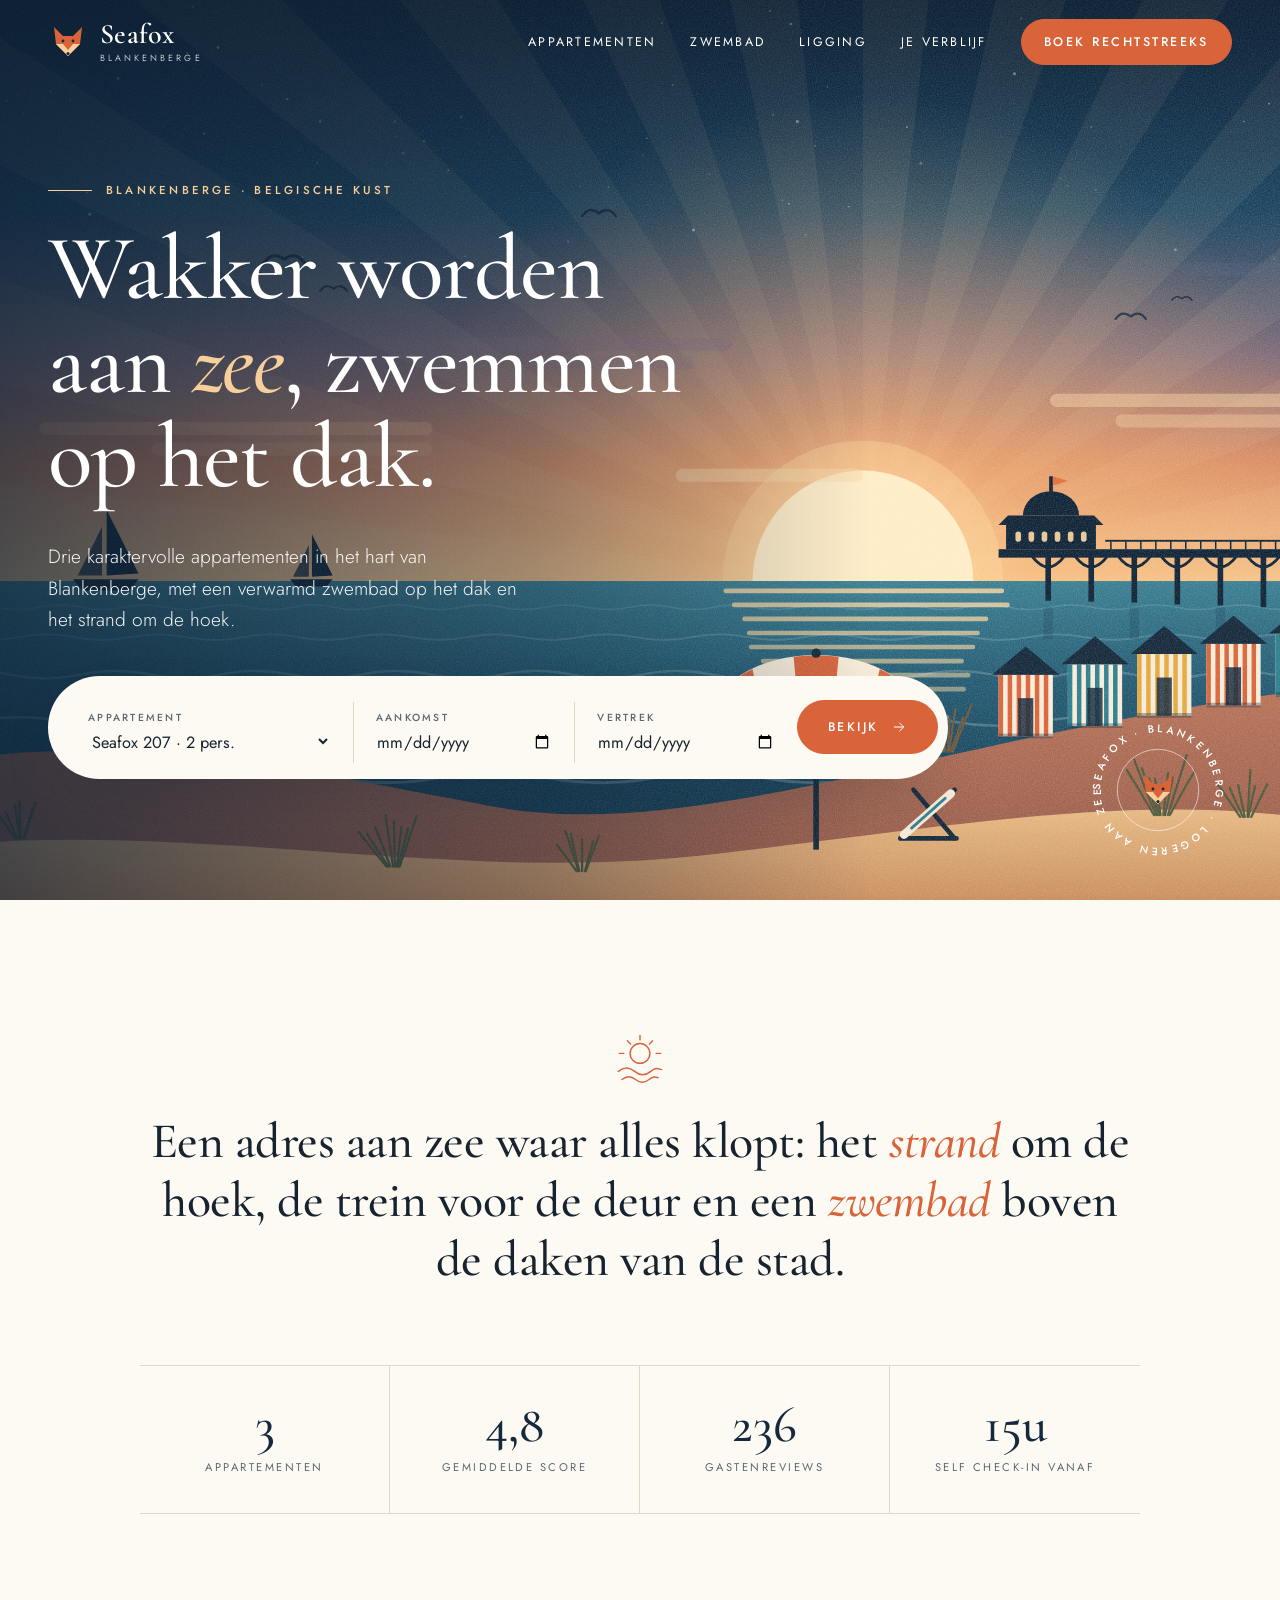
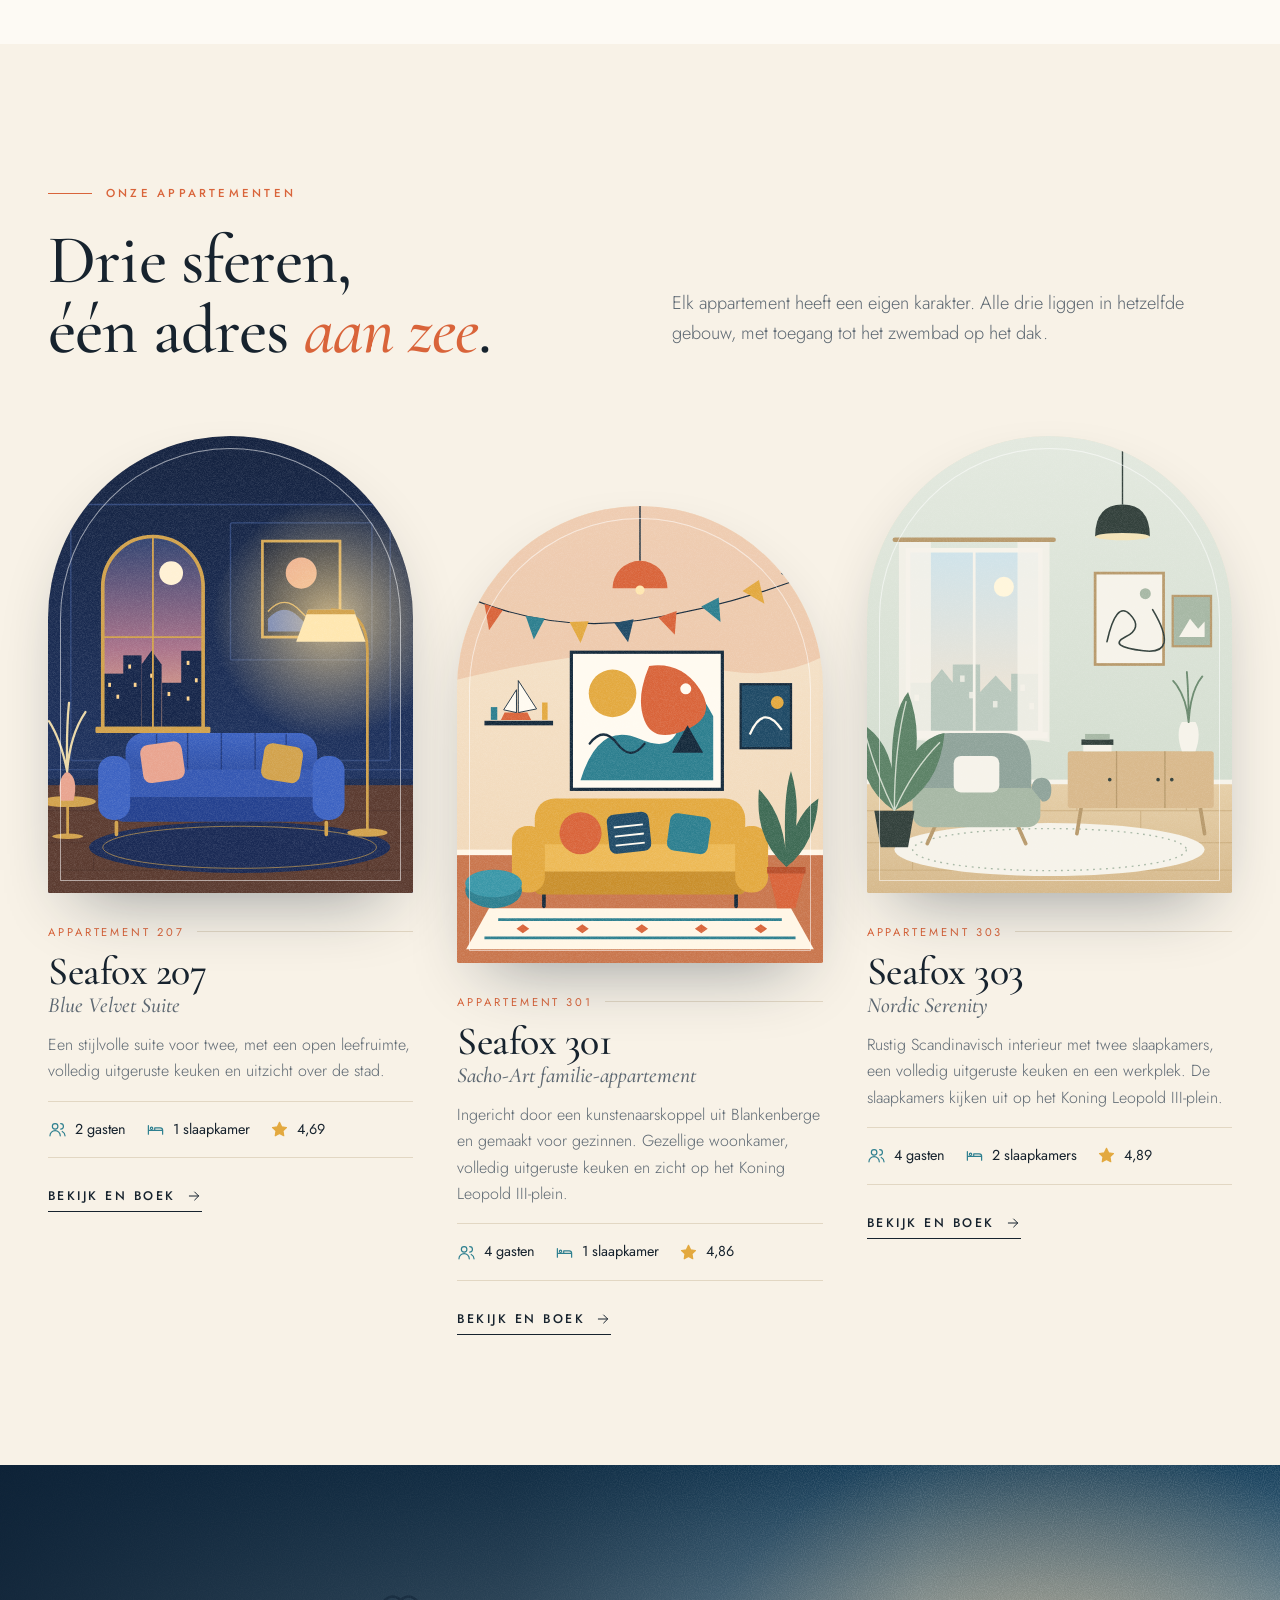
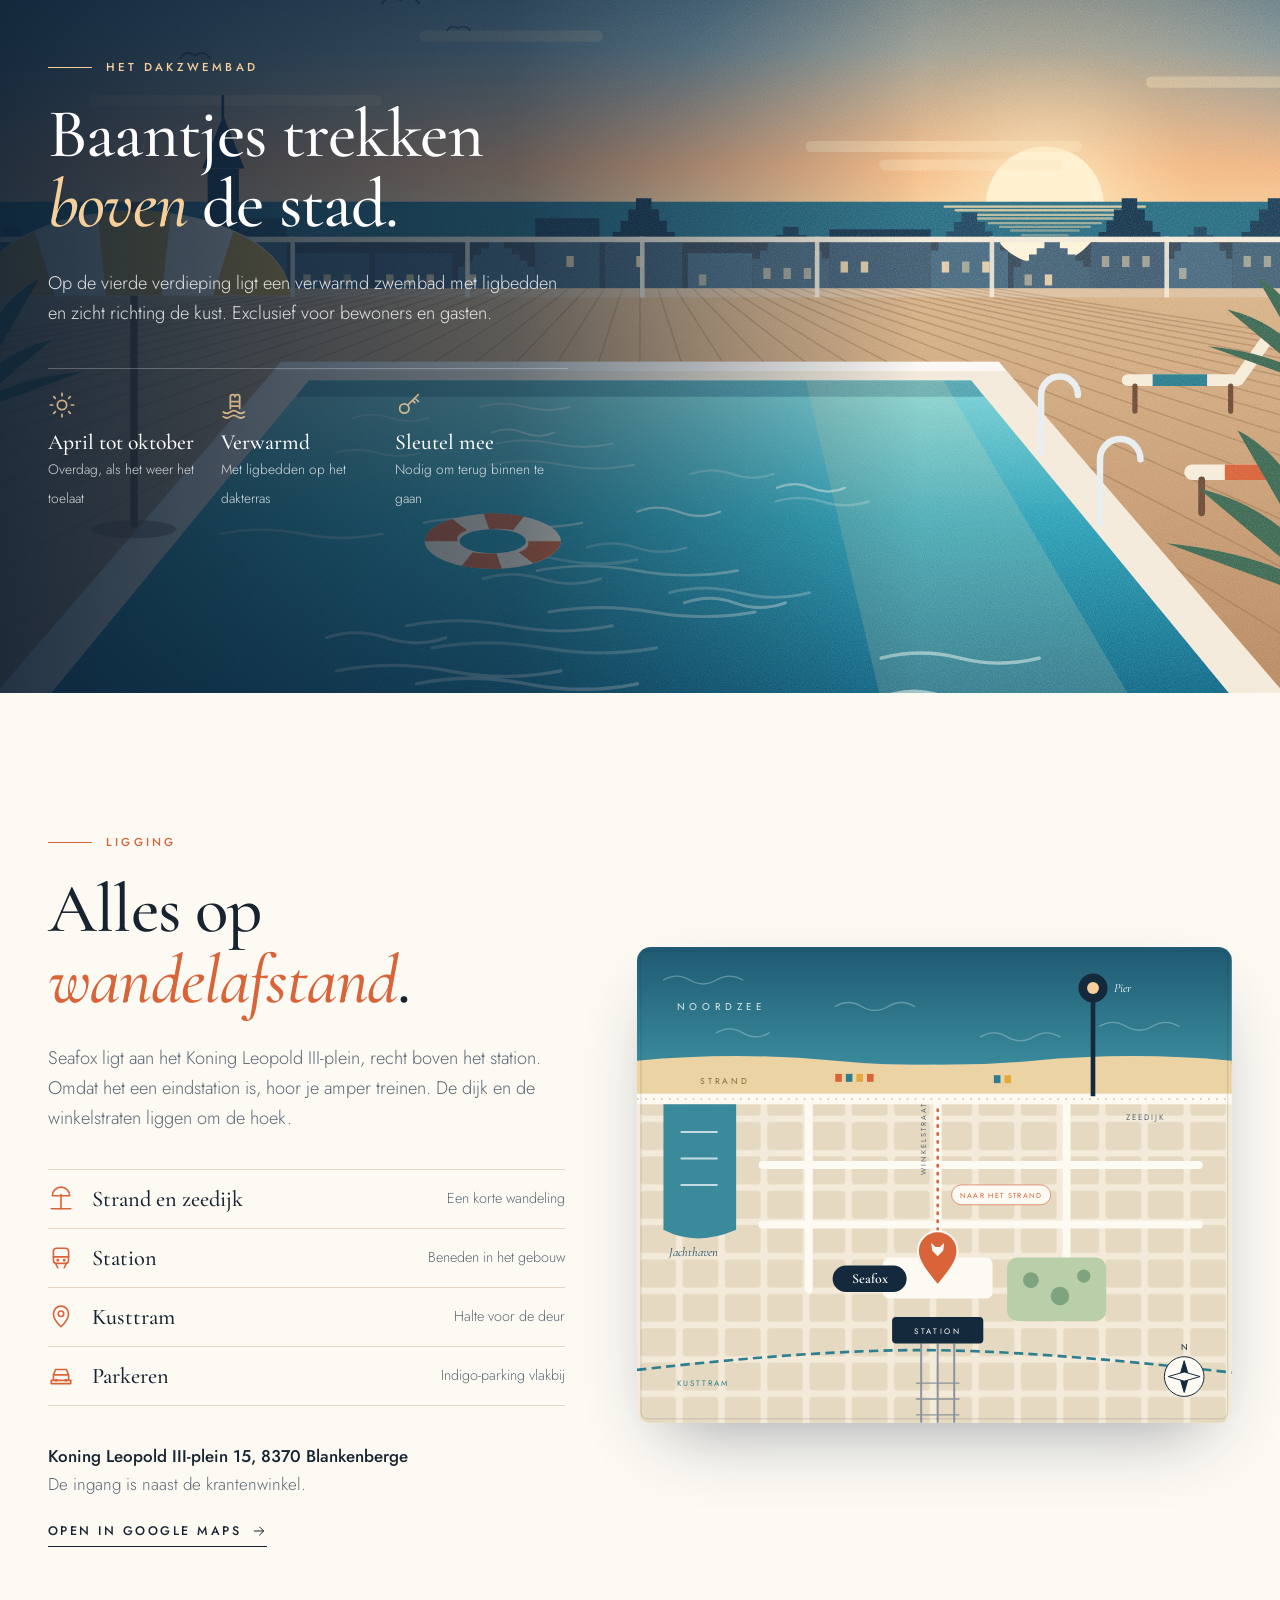
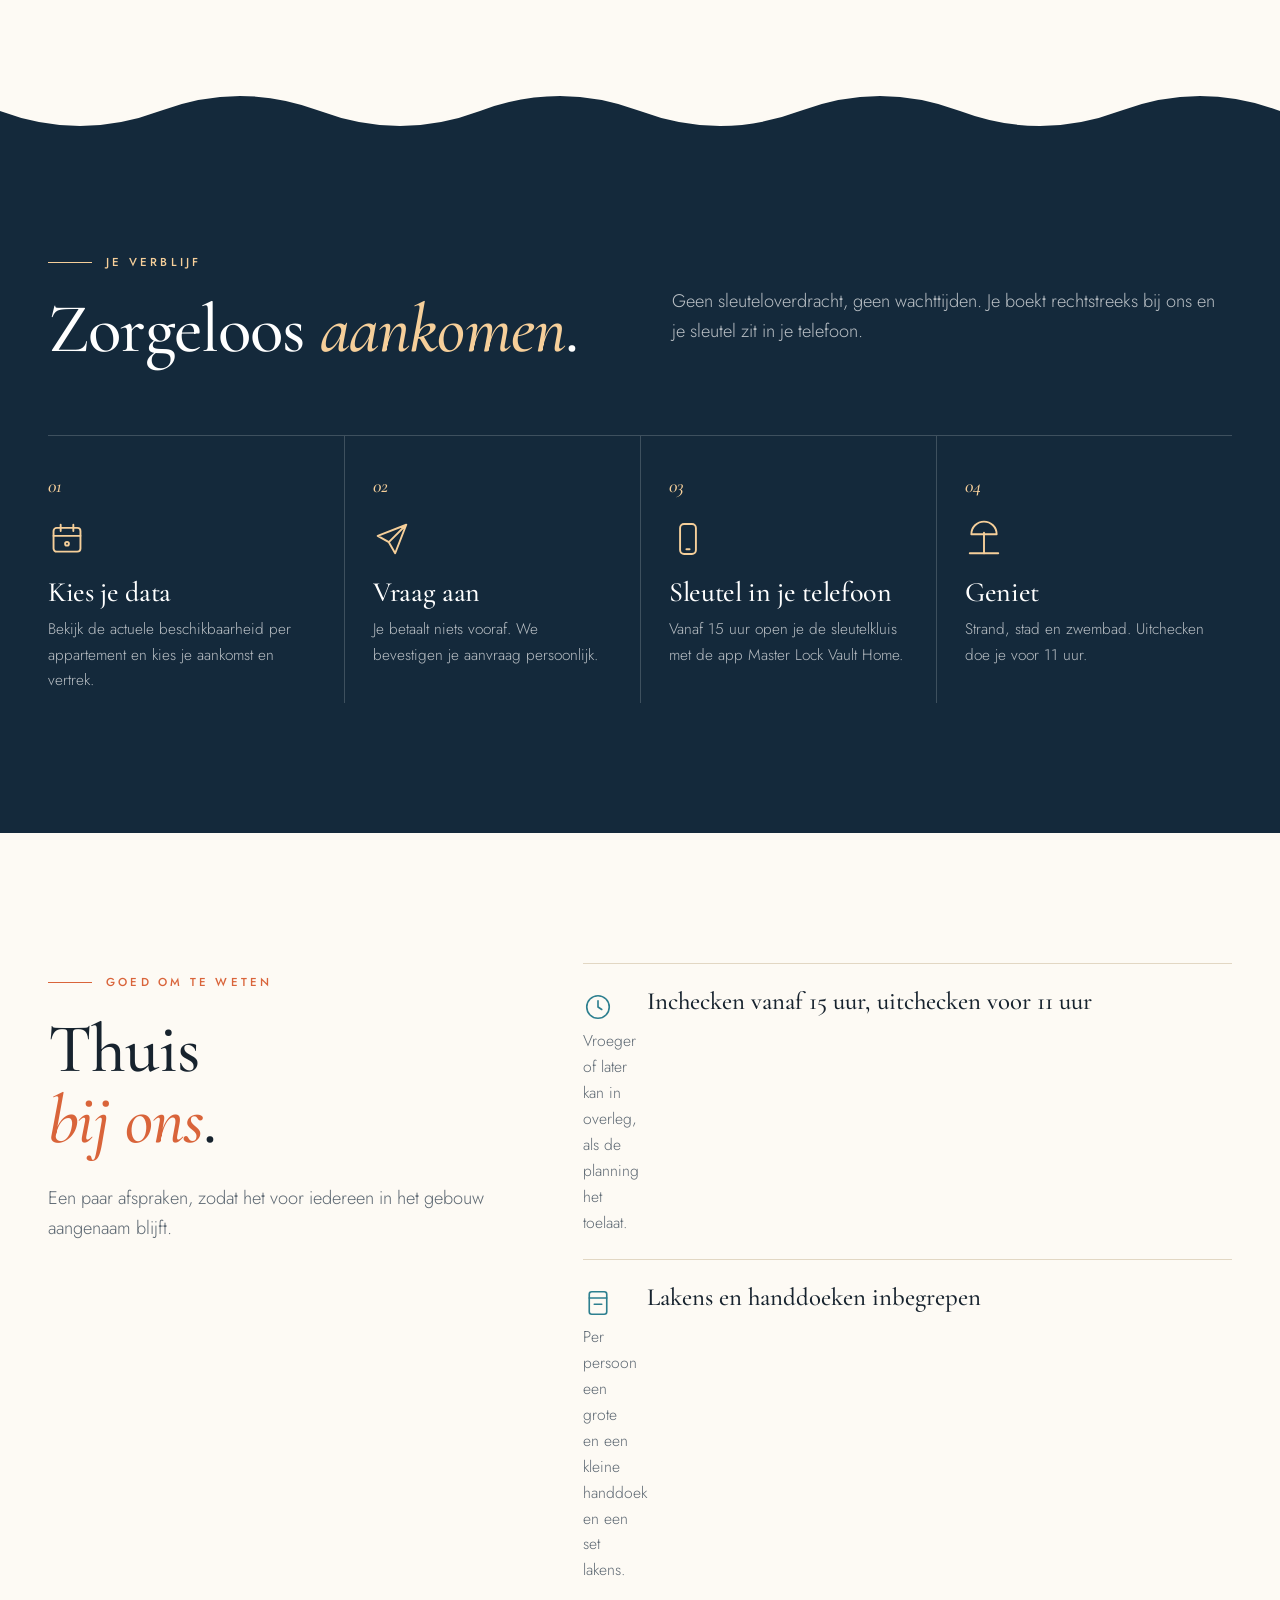
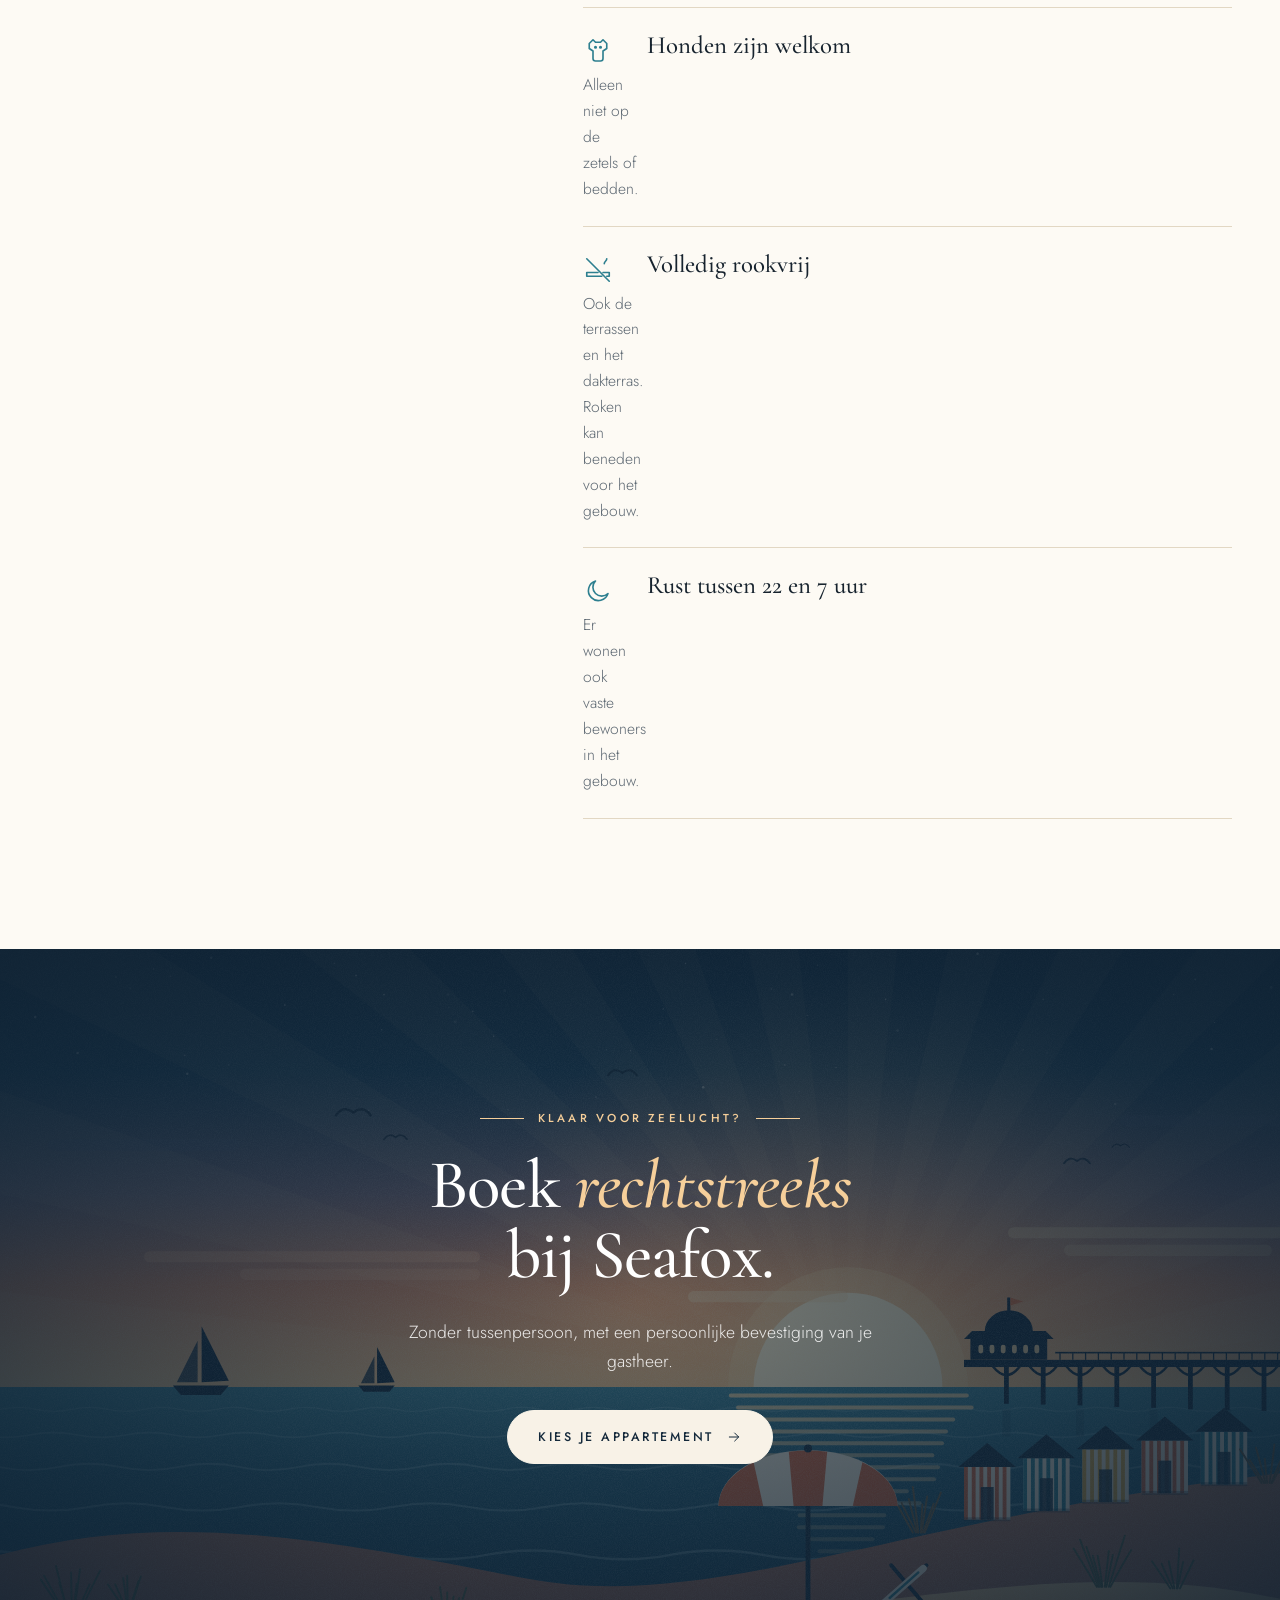
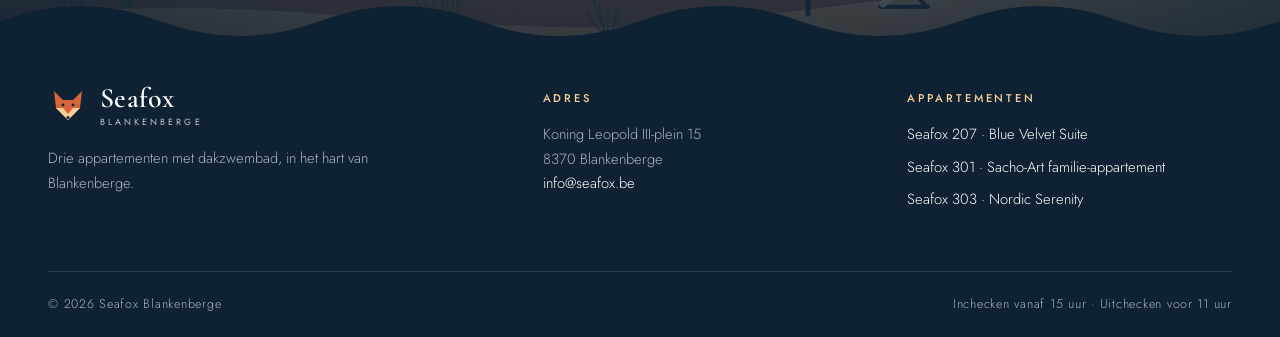
==== index.html @ 2ade752f "Eerste versie van de Seafox-website Statische site voor seafox.be met de drie appartementen, eigen i" ====
<!doctype html>
<html lang="nl">
<head>
  <meta charset="utf-8">
  <meta name="viewport" content="width=device-width, initial-scale=1">
  <title>Seafox Blankenberge | Appartementen met dakzwembad aan zee</title>
  <meta name="description" content="Drie vakantieappartementen in het centrum van Blankenberge, boven het station en vlak bij het strand, met een verwarmd zwembad op het dak.">
  <meta name="theme-color" content="#0f2233">
  <link rel="icon" href="assets/favicon.svg" type="image/svg+xml">
  <link rel="preconnect" href="https://fonts.googleapis.com">
  <link rel="preconnect" href="https://fonts.gstatic.com" crossorigin>
  <link href="https://fonts.googleapis.com/css2?family=Cormorant+Garamond:ital,wght@0,500;0,600;1,500&family=Jost:wght@300;400;500&display=swap" rel="stylesheet">
  <link rel="stylesheet" href="assets/style.css">
</head>
<body>
  <header class="site-header">
    <div class="wrap">
      <a class="logo" href="./" aria-label="Seafox Blankenberge">
        <svg viewBox="0 0 40 40" aria-hidden="true"><path d="M6 5l9 9h10l9-9-2 17-12 12L8 22z" fill="#d9643a"/><path d="M8 22h7l5 6 5-6h7L20 34z" fill="#f6cf9a"/><circle cx="15" cy="19" r="1.4" fill="#14293b"/><circle cx="25" cy="19" r="1.4" fill="#14293b"/><circle cx="20" cy="31.4" r="1.5" fill="#14293b"/></svg>
        <span><b>Seafox</b><small>Blankenberge</small></span>
      </a>
      <nav class="nav">
        <a href="#appartementen">Appartementen</a>
        <a href="#zwembad">Zwembad</a>
        <a href="#ligging">Ligging</a>
        <a href="#verblijf">Je verblijf</a>
        <a class="btn" href="#appartementen">Boek rechtstreeks</a>
      </nav>
    </div>
  </header>

  <section class="hero">
    <div class="hero-bg" role="img" aria-label="Zonsondergang aan de kust van Blankenberge, met de pier en strandcabines"></div>
    <div class="wrap">
      <span class="eyebrow">Blankenberge · Belgische kust</span>
      <h1>Wakker worden<br>aan <i>zee</i>, zwemmen<br>op het dak.</h1>
      <p>Drie karaktervolle appartementen in het hart van Blankenberge, met een verwarmd zwembad op het dak en het strand om de hoek.</p>
      <form class="finder" id="finder">
        <label>Appartement <select id="f-apt"></select></label>
        <label>Aankomst <input type="date" id="f-arr"></label>
        <label>Vertrek <input type="date" id="f-dep"></label>
        <button class="btn" type="submit">Bekijk <span data-icon="arrow"></span></button>
      </form>
    </div>
    <svg class="seal" viewBox="0 0 160 160" aria-hidden="true">
      <defs><path id="circ" d="M80 80m-62 0a62 62 0 1 1 124 0a62 62 0 1 1-124 0"/></defs>
      <g class="ring"><text><textPath href="#circ">Seafox · Blankenberge · logeren aan zee · </textPath></text></g>
      <circle cx="80" cy="80" r="44" fill="none" stroke="currentColor" stroke-width="1" opacity=".6"/>
      <g transform="translate(58 58) scale(1.1)"><path d="M6 5l9 9h10l9-9-2 17-12 12L8 22z" fill="#d9643a"/><path d="M8 22h7l5 6 5-6h7L20 34z" fill="#f6cf9a"/><circle cx="15" cy="19" r="1.4" fill="#14293b"/><circle cx="25" cy="19" r="1.4" fill="#14293b"/><circle cx="20" cy="31.4" r="1.5" fill="#14293b"/></g>
    </svg>
  </section>

  <section class="intro">
    <div class="wrap">
      <svg class="mark reveal" viewBox="0 0 60 60" fill="none" stroke="currentColor" stroke-width="1.6" stroke-linecap="round" aria-hidden="true"><circle cx="30" cy="26" r="11"/><path d="M30 6v5M12 26H7M53 26h-5M16 12l3.5 3.5M44 12l-3.5 3.5M6 46c6-5 12-5 18 0s12 5 18 0 8-3 12-2M10 55c5-4 10-4 15 0s10 4 15 0 7-3 10-2"/></svg>
      <blockquote class="reveal">Een adres aan zee waar alles klopt: het <i>strand</i> om de hoek, de trein voor de deur en een <i>zwembad</i> boven de daken van de stad.</blockquote>
      <div class="stats reveal">
        <div><b>3</b><span>Appartementen</span></div>
        <div><b>4,8</b><span>Gemiddelde score</span></div>
        <div><b>236</b><span>Gastenreviews</span></div>
        <div><b>15u</b><span>Self check-in vanaf</span></div>
      </div>
    </div>
  </section>

  <section class="stays" id="appartementen">
    <div class="wrap">
      <div class="section-head reveal">
        <div>
          <span class="eyebrow">Onze appartementen</span>
          <h2>Drie sferen,<br>één adres <i>aan zee</i>.</h2>
        </div>
        <p class="lead">Elk appartement heeft een eigen karakter. Alle drie liggen in hetzelfde gebouw, met toegang tot het zwembad op het dak.</p>
      </div>
      <div class="rooms" id="rooms"></div>
    </div>
  </section>

  <section class="pool" id="zwembad">
    <div class="pool-bg" role="img" aria-label="Het zwembad op het dak bij zonsondergang"></div>
    <div class="wrap">
      <div class="pool-card reveal">
        <span class="eyebrow">Het dakzwembad</span>
        <h2>Baantjes trekken<br><i>boven</i> de stad.</h2>
        <p class="lead">Op de vierde verdieping ligt een verwarmd zwembad met ligbedden en zicht richting de kust. Exclusief voor bewoners en gasten.</p>
        <ul>
          <li><span data-icon="sun"></span><b>April tot oktober</b><span>Overdag, als het weer het toelaat</span></li>
          <li><span data-icon="pool"></span><b>Verwarmd</b><span>Met ligbedden op het dakterras</span></li>
          <li><span data-icon="key"></span><b>Sleutel mee</b><span>Nodig om terug binnen te gaan</span></li>
        </ul>
      </div>
    </div>
  </section>

  <section id="ligging">
    <div class="wrap place">
      <div class="reveal">
        <span class="eyebrow">Ligging</span>
        <h2>Alles op<br><i>wandelafstand</i>.</h2>
        <p class="lead">Seafox ligt aan het Koning Leopold III-plein, recht boven het station. Omdat het een eindstation is, hoor je amper treinen. De dijk en de winkelstraten liggen om de hoek.</p>
        <ul class="near">
          <li><span data-icon="beach"></span><b>Strand en zeedijk</b><span>Een korte wandeling</span></li>
          <li><span data-icon="train"></span><b>Station</b><span>Beneden in het gebouw</span></li>
          <li><span data-icon="pin"></span><b>Kusttram</b><span>Halte voor de deur</span></li>
          <li><span data-icon="car"></span><b>Parkeren</b><span>Indigo-parking vlakbij</span></li>
        </ul>
        <p class="address"><b>Koning Leopold III-plein 15, 8370 Blankenberge</b><br>De ingang is naast de krantenwinkel.</p>
        <a class="link" href="https://www.google.com/maps/search/?api=1&query=Koning+Leopold+III-plein+15+8370+Blankenberge" target="_blank" rel="noopener">Open in Google Maps <span data-icon="arrow"></span></a>
      </div>

      <div class="map reveal d1">
        <svg viewBox="0 0 900 720" font-family="Jost, sans-serif" role="img" aria-label="Schematische kaart van Blankenberge met Seafox bij het station">
          <defs>
            <linearGradient id="m-sea" x1="0" y1="0" x2="0" y2="1"><stop offset="0" stop-color="#1f5a72"/><stop offset="1" stop-color="#3a8a9b"/></linearGradient>
            <pattern id="m-blocks" width="64" height="52" patternUnits="userSpaceOnUse"><rect width="64" height="52" fill="#f3ead9"/><rect x="5" y="5" width="54" height="42" rx="5" fill="#e6d9c1"/></pattern>
          </defs>
          <rect width="900" height="720" fill="url(#m-blocks)"/>
          <rect width="900" height="178" fill="url(#m-sea)"/>
          <g fill="none" stroke="#cfe9ee" stroke-width="2" opacity=".35" stroke-linecap="round"><path d="M40 50q20-12 40 0t40 0 40 0M300 90q20-12 40 0t40 0 40 0M700 120q20-12 40 0t40 0 40 0M120 130q20-12 40 0t40 0M520 136q20-12 40 0t40 0 40 0"/></g>
          <text x="60" y="96" fill="#fff" font-size="15" letter-spacing="7" opacity=".85">NOORDZEE</text>
          <path d="M0 172q150-14 300 0t300 0 300 0v52H0z" fill="#ecd3a3"/>
          <rect y="222" width="900" height="16" fill="#fdfaf4"/><path d="M0 230h900" stroke="#d9c7a6" stroke-width="2" stroke-dasharray="3 9"/>
          <text x="96" y="208" fill="#8a6a3c" font-size="13" letter-spacing="4">STRAND</text>
          <text x="740" y="262" fill="#5d6872" font-size="12" letter-spacing="3">ZEEDIJK</text>
          <g><rect x="300" y="192" width="10" height="12" fill="#d9643a"/><rect x="316" y="192" width="10" height="12" fill="#2d7f8f"/><rect x="332" y="192" width="10" height="12" fill="#e3a93f"/><rect x="348" y="192" width="10" height="12" fill="#d9643a"/><rect x="540" y="194" width="10" height="12" fill="#2d7f8f"/><rect x="556" y="194" width="10" height="12" fill="#e3a93f"/></g>
          <path d="M690 226V76" stroke="#14293b" stroke-width="7"/><circle cx="690" cy="62" r="22" fill="#14293b"/><circle cx="690" cy="62" r="9" fill="#f6cf9a"/>
          <text x="722" y="68" fill="#fff" font-size="19" font-style="italic" font-family="Cormorant Garamond, serif">Pier</text>
          <path d="M40 238h110v190q-60 26-110 0z" fill="#3a8a9b"/><g stroke="#fff" stroke-width="3" opacity=".7"><path d="M66 280h56M66 320h56M66 360h56"/></g>
          <text x="48" y="468" fill="#1f4a66" font-size="19" font-style="italic" font-family="Cormorant Garamond, serif">Jachthaven</text>
          <g stroke="#fdfaf4" stroke-width="12" fill="none" stroke-linecap="round"><path d="M455 238V470"/><path d="M190 330h660M190 420h660"/><path d="M260 238v280M650 238v280"/></g>
          <rect x="560" y="470" width="150" height="96" rx="16" fill="#b9cfa9"/><g fill="#7fa37f"><circle cx="596" cy="504" r="12"/><circle cx="640" cy="528" r="14"/><circle cx="676" cy="498" r="10"/></g>
          <path d="M0 640q260-30 430-30t470 34" fill="none" stroke="#2d7f8f" stroke-width="4" stroke-dasharray="14 8"/>
          <text x="60" y="664" fill="#2d7f8f" font-size="12" letter-spacing="3">KUSTTRAM</text>
          <rect x="372" y="470" width="166" height="62" rx="10" fill="#fdfaf4"/>
          <g stroke="#8b949c" stroke-width="3"><path d="M430 600v120M455 600v120M480 600v120"/></g><g stroke="#8b949c" stroke-width="2"><path d="M422 660h66M422 684h66M422 708h66"/></g>
          <rect x="386" y="560" width="138" height="40" rx="6" fill="#14293b"/><text x="455" y="585" fill="#fff" font-size="12" letter-spacing="4" text-anchor="middle">STATION</text>
          <path d="M455 440V246" fill="none" stroke="#d9643a" stroke-width="4" stroke-dasharray="2 10" stroke-linecap="round"/>
          <g transform="translate(476 360)"><rect width="150" height="30" rx="15" fill="#fdfaf4" stroke="#d9643a"/><text x="75" y="20" fill="#d9643a" font-size="11" letter-spacing="2" text-anchor="middle">NAAR HET STRAND</text></g>
          <text x="438" y="290" fill="#5d6872" font-size="11" letter-spacing="3" transform="rotate(-90 438 290)" text-anchor="middle">WINKELSTRAAT</text>
          <circle class="pulse" cx="455" cy="478" r="16" fill="#d9643a"/>
          <path d="M455 512c-20-24-30-38-30-52a30 30 0 0 1 60 0c0 14-10 28-30 52z" fill="#d9643a" stroke="#fdfaf4" stroke-width="3"/>
          <g transform="translate(441 444) scale(.7)"><path d="M6 5l9 9h10l9-9-2 17-12 12L8 22z" fill="#fdfaf4"/></g>
          <g transform="translate(296 482)"><rect width="112" height="40" rx="20" fill="#14293b"/><text x="56" y="27" fill="#fff" font-size="21" text-anchor="middle" font-family="Cormorant Garamond, serif" font-weight="600">Seafox</text></g>
          <g transform="translate(828 650)" fill="none" stroke="#14293b" stroke-width="1.5"><circle r="30" fill="#fdfaf4"/><path d="M0-24l7 24-7 24-7-24z" fill="#14293b"/><path d="M-24 0l24-7 24 7-24 7z" fill="#fdfaf4"/></g>
          <text x="828" y="610" fill="#14293b" font-size="13" text-anchor="middle">N</text>
          <rect x="6" y="6" width="888" height="708" rx="10" fill="none" stroke="#14293b" stroke-width="1" opacity=".25"/>
        </svg>
      </div>
    </div>
  </section>

  <section class="how" id="verblijf">
    <svg class="wave" viewBox="0 0 1440 56" preserveAspectRatio="none" aria-hidden="true"><path fill="currentColor" d="M0 56V22q90-30 180 0t180 0 180 0 180 0 180 0 180 0 180 0 180 0v34z"/></svg>
    <div class="wrap">
      <div class="section-head reveal">
        <div>
          <span class="eyebrow">Je verblijf</span>
          <h2>Zorgeloos <i>aankomen</i>.</h2>
        </div>
        <p class="lead">Geen sleuteloverdracht, geen wachttijden. Je boekt rechtstreeks bij ons en je sleutel zit in je telefoon.</p>
      </div>
      <div class="steps">
        <div class="step reveal"><span data-icon="calendar"></span><h3>Kies je data</h3><p>Bekijk de actuele beschikbaarheid per appartement en kies je aankomst en vertrek.</p></div>
        <div class="step reveal d1"><span data-icon="send"></span><h3>Vraag aan</h3><p>Je betaalt niets vooraf. We bevestigen je aanvraag persoonlijk.</p></div>
        <div class="step reveal d2"><span data-icon="phone"></span><h3>Sleutel in je telefoon</h3><p>Vanaf 15 uur open je de sleutelkluis met de app Master Lock Vault Home.</p></div>
        <div class="step reveal d3"><span data-icon="beach"></span><h3>Geniet</h3><p>Strand, stad en zwembad. Uitchecken doe je voor 11 uur.</p></div>
      </div>
    </div>
  </section>

  <section>
    <div class="wrap rules">
      <div class="reveal">
        <span class="eyebrow">Goed om te weten</span>
        <h2>Thuis<br><i>bij ons</i>.</h2>
        <p class="lead">Een paar afspraken, zodat het voor iedereen in het gebouw aangenaam blijft.</p>
      </div>
      <ul class="rule-list reveal d1">
        <li><span data-icon="clock"></span><b>Inchecken vanaf 15 uur, uitchecken voor 11 uur</b><span>Vroeger of later kan in overleg, als de planning het toelaat.</span></li>
        <li><span data-icon="towel"></span><b>Lakens en handdoeken inbegrepen</b><span>Per persoon een grote en een kleine handdoek en een set lakens.</span></li>
        <li><span data-icon="dog"></span><b>Honden zijn welkom</b><span>Alleen niet op de zetels of bedden.</span></li>
        <li><span data-icon="nosmoke"></span><b>Volledig rookvrij</b><span>Ook de terrassen en het dakterras. Roken kan beneden voor het gebouw.</span></li>
        <li><span data-icon="moon"></span><b>Rust tussen 22 en 7 uur</b><span>Er wonen ook vaste bewoners in het gebouw.</span></li>
      </ul>
    </div>
  </section>

  <section class="cta">
    <div class="cta-bg"></div>
    <div class="wrap reveal">
      <span class="eyebrow center">Klaar voor zeelucht?</span>
      <h2>Boek <i>rechtstreeks</i><br>bij Seafox.</h2>
      <p>Zonder tussenpersoon, met een persoonlijke bevestiging van je gastheer.</p>
      <a class="btn light" href="#appartementen">Kies je appartement <span data-icon="arrow"></span></a>
    </div>
  </section>

  <footer class="site-footer">
    <svg class="wave" viewBox="0 0 1440 56" preserveAspectRatio="none" aria-hidden="true"><path fill="currentColor" d="M0 56V22q90-30 180 0t180 0 180 0 180 0 180 0 180 0 180 0 180 0v34z"/></svg>
    <div class="wrap">
      <div class="foot">
        <div>
          <a class="logo" href="./"><svg viewBox="0 0 40 40" aria-hidden="true"><path d="M6 5l9 9h10l9-9-2 17-12 12L8 22z" fill="#d9643a"/><path d="M8 22h7l5 6 5-6h7L20 34z" fill="#f6cf9a"/><circle cx="15" cy="19" r="1.4" fill="#14293b"/><circle cx="25" cy="19" r="1.4" fill="#14293b"/><circle cx="20" cy="31.4" r="1.5" fill="#14293b"/></svg><span><b>Seafox</b><small>Blankenberge</small></span></a>
          <p style="max-width:320px">Drie appartementen met dakzwembad, in het hart van Blankenberge.</p>
        </div>
        <div>
          <h4>Adres</h4>
          Koning Leopold III-plein 15<br>8370 Blankenberge<br><a href="mailto:info@seafox.be">info@seafox.be</a>
        </div>
        <div>
          <h4>Appartementen</h4>
          <ul id="foot-apts"></ul>
        </div>
      </div>
      <div class="legal"><span>© <span id="year"></span> Seafox Blankenberge</span><span>Inchecken vanaf 15 uur · Uitchecken voor 11 uur</span></div>
    </div>
  </footer>

  <script type="module">
    import { icon, cover, initHeader, initReveal } from "./assets/site.js";
    const apartments = await fetch("data/apartments.json").then((r) => r.json());

    document.getElementById("rooms").innerHTML = apartments.map((a, i) => `
      <a class="room reveal d${i}" href="appartement.html?id=${a.id}">
        <div class="arch">${cover(a)}</div>
        <div class="no">Appartement ${a.id}</div>
        <h3>${a.name}</h3>
        <div class="sub">${a.subtitle}</div>
        <p>${a.summary}</p>
        <ul class="specs">
          <li>${icon("users")} ${a.guests} gasten</li>
          <li>${icon("bed")} ${a.bedrooms} slaapkamer${a.bedrooms > 1 ? "s" : ""}</li>
          <li>${icon("star", "star")} ${a.rating.split(" uit")[0]}</li>
        </ul>
        <span class="link">Bekijk en boek ${icon("arrow")}</span>
      </a>`).join("");

    document.getElementById("foot-apts").innerHTML = apartments.map((a) => `<li><a href="appartement.html?id=${a.id}">${a.name} · ${a.subtitle}</a></li>`).join("");
    document.getElementById("year").textContent = new Date().getFullYear();

    // Zoekbalk: stuurt door naar het gekozen appartement met de datums al ingevuld.
    const sel = document.getElementById("f-apt");
    sel.innerHTML = apartments.map((a) => `<option value="${a.id}">${a.name} · ${a.guests} pers.</option>`).join("");
    const today = new Date().toISOString().slice(0, 10);
    document.getElementById("f-arr").min = today;
    document.getElementById("f-dep").min = today;
    document.getElementById("finder").addEventListener("submit", (e) => {
      e.preventDefault();
      const q = new URLSearchParams({ id: sel.value });
      const arr = document.getElementById("f-arr").value, dep = document.getElementById("f-dep").value;
      if (arr) q.set("arr", arr);
      if (dep) q.set("dep", dep);
      location.href = `appartement.html?${q}#boeken`;
    });

    initHeader();
    initReveal();
  </script>
</body>
</html>
---- assets/style.css ----
/* Seafox Blankenberge — huisstijl
   Kleuren: nachtblauw, zeegroen, terracotta, zand en crème.
   Letters: Cormorant Garamond (titels) en Jost (tekst). */
:root {
  --night: #0f2233;
  --navy: #14293b;
  --sea: #1f4a66;
  --teal: #2d7f8f;
  --terra: #d9643a;
  --gold: #e3a93f;
  --sand: #efe4d0;
  --cream: #f8f2e7;
  --paper: #fdfaf4;
  --ink: #17232e;
  --muted: #5d6872;
  --line: #e2d7c3;
  --busy-ink: #a14a38;
  --max: 1240px;
  --shadow: 0 30px 70px -30px rgba(15, 34, 51, .45);
  --serif: "Cormorant Garamond", "Cormorant", Georgia, serif;
  --sans: "Jost", system-ui, -apple-system, "Segoe UI", sans-serif;
  font-family: var(--sans);
  color: var(--ink);
}

* { box-sizing: border-box; }
html { scroll-behavior: smooth; }
body { margin: 0; background: var(--paper); line-height: 1.65; font-size: 17px; -webkit-font-smoothing: antialiased; }
img, svg { max-width: 100%; display: block; }
a { color: var(--sea); }
h1, h2, h3 { font-family: var(--serif); font-weight: 500; line-height: 1.02; margin: 0 0 .4em; letter-spacing: -.012em; }
h1 { font-size: clamp(3rem, 7.2vw, 6.2rem); }
h2 { font-size: clamp(2.5rem, 5.4vw, 4.4rem); }
h3 { font-size: 1.7rem; }
h1 i, h2 i { font-style: italic; font-weight: 500; color: var(--terra); }
p { margin: 0 0 1em; }
.wrap { max-width: var(--max); margin: 0 auto; padding: 0 28px; }
.eyebrow { display: inline-flex; align-items: center; gap: 14px; text-transform: uppercase; letter-spacing: .28em; font-size: .72rem; font-weight: 500; color: var(--terra); margin-bottom: 22px; }
.eyebrow::before { content: ""; width: 44px; height: 1px; background: currentColor; }
.eyebrow.center::after { content: ""; width: 44px; height: 1px; background: currentColor; }
.lead { color: var(--muted); font-size: 1.14rem; max-width: 560px; font-weight: 300; }
.ico { width: 22px; height: 22px; flex: none; }

/* ---------- Knoppen ---------- */
.btn { display: inline-flex; align-items: center; justify-content: center; gap: 12px; background: var(--terra); color: #fff !important; padding: 17px 30px; border-radius: 999px; text-decoration: none; font: 500 .78rem var(--sans); text-transform: uppercase; letter-spacing: .2em; border: 1px solid var(--terra); cursor: pointer; transition: background .25s, color .25s, transform .25s, border-color .25s; }
.btn:hover { background: #c4552e; border-color: #c4552e; transform: translateY(-2px); }
.btn .ico { width: 16px; height: 16px; transition: transform .25s; }
.btn:hover .ico { transform: translateX(4px); }
.btn.ghost { background: transparent; color: inherit !important; border-color: currentColor; }
.btn.ghost:hover { background: var(--navy); color: #fff !important; border-color: var(--navy); }
.btn.light { background: var(--cream); color: var(--navy) !important; border-color: var(--cream); }
.link { display: inline-flex; align-items: center; gap: 10px; font: 500 .78rem var(--sans); text-transform: uppercase; letter-spacing: .2em; text-decoration: none; color: var(--ink); padding-bottom: 6px; border-bottom: 1px solid var(--ink); }
.link .ico { width: 16px; height: 16px; transition: transform .25s; }
a:hover > .link .ico, .link:hover .ico { transform: translateX(5px); }

/* ---------- Kop ---------- */
.site-header { position: fixed; inset: 0 0 auto; z-index: 50; transition: background .35s, box-shadow .35s, color .35s; color: #fff; }
.site-header.solid { background: rgba(253, 250, 244, .94); backdrop-filter: blur(14px); color: var(--ink); box-shadow: 0 1px 0 var(--line); }
.site-header.on-light { color: var(--ink); }
.site-header .wrap { display: flex; align-items: center; justify-content: space-between; height: 84px; gap: 16px; }
.logo { display: flex; align-items: center; gap: 12px; color: inherit; text-decoration: none; }
.logo svg { width: 40px; height: 40px; }
.logo b { font: 600 1.75rem/1 var(--serif); letter-spacing: .01em; display: block; }
.logo small { display: block; font: 400 .56rem var(--sans); letter-spacing: .34em; text-transform: uppercase; opacity: .75; margin-top: 3px; }
.nav { display: flex; align-items: center; gap: 34px; font-size: .78rem; font-weight: 400; text-transform: uppercase; letter-spacing: .18em; }
.nav a:not(.btn) { text-decoration: none; color: inherit; position: relative; padding: 6px 0; }
.nav a:not(.btn)::after { content: ""; position: absolute; left: 0; right: 100%; bottom: 0; height: 1px; background: currentColor; transition: right .3s; }
.nav a:not(.btn):hover::after { right: 0; }
.nav .btn { padding: 13px 22px; }
@media (max-width: 860px) { .nav a:not(.btn) { display: none; } .logo small { display: none; } }

/* ---------- Openingsbeeld ---------- */
.hero { position: relative; min-height: 100svh; display: flex; align-items: center; color: #fff; overflow: hidden; background: var(--night); padding: 0; }
.hero-bg { position: absolute; inset: -2%; background-image: url("photos/algemeen/hero.jpg"), url("illustrations/kust.svg"); background-size: cover; background-position: 62% center; will-change: transform; animation: drift 26s ease-in-out infinite alternate; }
@keyframes drift { from { transform: scale(1); } to { transform: scale(1.06) translateY(-1%); } }
.hero::before { content: ""; position: absolute; inset: 0; z-index: 1; background: linear-gradient(90deg, rgba(12,31,51,.72) 0%, rgba(12,31,51,.35) 42%, rgba(12,31,51,0) 68%), linear-gradient(180deg, rgba(12,31,51,.35) 0%, rgba(12,31,51,0) 22%); }
.hero .wrap { position: relative; z-index: 2; width: 100%; padding-top: 120px; padding-bottom: 70px; }
.hero .eyebrow { color: #f6cf9a; }
.hero h1 { max-width: 820px; }
.hero h1 i { color: #f6cf9a; }
.hero p { font-size: 1.2rem; max-width: 470px; font-weight: 300; opacity: .95; margin-bottom: 40px; }
.hero-actions { display: flex; gap: 14px; flex-wrap: wrap; }

.finder { background: var(--paper); color: var(--ink); border-radius: 999px; padding: 10px 10px 10px 18px; display: grid; grid-template-columns: 1.3fr 1fr 1fr auto; align-items: center; box-shadow: var(--shadow); max-width: 900px; }
.finder label { display: flex; flex-direction: column; padding: 8px 22px; font-size: .64rem; font-weight: 500; text-transform: uppercase; letter-spacing: .22em; color: var(--muted); cursor: pointer; min-width: 0; border-right: 1px solid var(--line); }
.finder label:nth-of-type(3) { border-right: 0; }
.finder select, .finder input { border: 0; background: transparent; font: 400 1.02rem var(--sans); color: var(--ink); text-transform: none; letter-spacing: 0; padding: 3px 0 0; outline: none; min-width: 0; width: 100%; }
@media (max-width: 860px) {
  .hero { align-items: flex-end; }
  .hero .wrap { padding-bottom: 28px; }
  .finder { grid-template-columns: 1fr 1fr; border-radius: 26px; padding: 12px; gap: 4px; }
  .finder label { border-right: 0; padding: 10px 14px; }
  .finder label:first-child, .finder .btn { grid-column: 1 / -1; }
}

/* Draaiend zegel */
.seal { position: absolute; z-index: 3; right: max(28px, calc((100vw - var(--max)) / 2 + 28px)); bottom: 36px; width: 148px; height: 148px; color: #fff; }
.seal .ring { animation: spin 28s linear infinite; transform-origin: 50% 50%; }
@keyframes spin { to { transform: rotate(360deg); } }
.seal text { font: 500 11.5px var(--sans); letter-spacing: .32em; fill: currentColor; text-transform: uppercase; }
@media (max-width: 1100px) { .seal { display: none; } }

/* ---------- Golfrand ---------- */
.wave { display: block; width: 100%; height: 56px; margin-bottom: -1px; }

/* ---------- Intro ---------- */
section { padding: 130px 0; }
@media (max-width: 760px) { section { padding: 84px 0; } }
.intro { text-align: center; }
.intro .mark { width: 54px; height: 54px; margin: 0 auto 28px; color: var(--terra); }
.intro blockquote { font: 500 clamp(1.9rem, 3.9vw, 3.2rem)/1.18 var(--serif); margin: 0 auto; max-width: 980px; letter-spacing: -.01em; }
.intro blockquote i { color: var(--terra); }
.stats { display: grid; grid-template-columns: repeat(4, 1fr); margin: 76px auto 0; max-width: 1000px; border-top: 1px solid var(--line); border-bottom: 1px solid var(--line); }
.stats div { padding: 34px 12px; border-right: 1px solid var(--line); }
.stats div:last-child { border-right: 0; }
.stats b { display: block; font: 500 3.2rem/1 var(--serif); color: var(--navy); }
.stats span { font-size: .7rem; text-transform: uppercase; letter-spacing: .22em; color: var(--muted); }
@media (max-width: 760px) { .stats { grid-template-columns: 1fr 1fr; } .stats div:nth-child(2) { border-right: 0; } .stats div:nth-child(-n+2) { border-bottom: 1px solid var(--line); } }

/* ---------- Appartementen ---------- */
.stays { background: var(--cream); }
.section-head { display: flex; justify-content: space-between; align-items: end; gap: 28px; margin-bottom: 70px; flex-wrap: wrap; }
.section-head h2 { margin: 0; }
.rooms { display: grid; grid-template-columns: repeat(3, 1fr); gap: 44px; }
.room { text-decoration: none; color: inherit; display: block; }
.room:nth-child(2) { margin-top: 70px; }
@media (max-width: 960px) { .rooms { grid-template-columns: 1fr; gap: 64px; max-width: 460px; margin: 0 auto; } .room:nth-child(2) { margin-top: 0; } }
.arch { position: relative; aspect-ratio: 4 / 5; border-radius: 999px 999px 10px 10px; overflow: hidden; background: var(--sand); box-shadow: var(--shadow); }
.arch img { width: 100%; height: 100%; object-fit: cover; transition: transform 1.1s cubic-bezier(.2, .7, .2, 1); }
.room:hover .arch img { transform: scale(1.06); }
.arch::after { content: ""; position: absolute; inset: 12px; border: 1px solid rgba(255, 255, 255, .55); border-radius: 999px 999px 4px 4px; pointer-events: none; }
.room .no { display: flex; align-items: center; gap: 12px; font-size: .7rem; letter-spacing: .26em; text-transform: uppercase; color: var(--terra); margin: 30px 0 10px; }
.room .no::after { content: ""; flex: 1; height: 1px; background: var(--line); }
.room h3 { font-size: 2.5rem; margin: 0; }
.room .sub { font: italic 500 1.35rem var(--serif); color: var(--muted); margin-bottom: 14px; }
.room p { color: var(--muted); font-weight: 300; font-size: 1rem; }
.specs { display: flex; flex-wrap: wrap; gap: 8px 20px; list-style: none; padding: 16px 0; margin: 0 0 22px; border-top: 1px solid var(--line); border-bottom: 1px solid var(--line); font-size: .9rem; }
.specs li { display: flex; align-items: center; gap: 8px; }
.specs .ico { width: 19px; height: 19px; color: var(--teal); }
.specs .star { fill: var(--gold); stroke: var(--gold); }

/* ---------- Zwembad ---------- */
.pool { position: relative; min-height: 92vh; display: flex; align-items: center; color: #fff; overflow: hidden; padding: 0; background: var(--night); }
.pool-bg { position: absolute; inset: 0; background-image: url("photos/algemeen/zwembad.jpg"), url("illustrations/zwembad.svg"); background-size: cover; background-position: center; }
.pool::before { content: ""; position: absolute; inset: 0; z-index: 1; background: linear-gradient(90deg, rgba(12,31,51,.9) 0%, rgba(12,31,51,.6) 40%, rgba(12,31,51,0) 72%); }
.pool .wrap { position: relative; z-index: 2; width: 100%; padding-top: 110px; padding-bottom: 110px; }
.pool-card { max-width: 520px; }
.pool .eyebrow { color: #f6cf9a; }
.pool h2 i { color: #f6cf9a; }
.pool .lead { color: rgba(255,255,255,.85); }
.pool ul { list-style: none; padding: 0; margin: 40px 0 0; display: grid; grid-template-columns: repeat(3, 1fr); gap: 0; border-top: 1px solid rgba(255,255,255,.25); }
.pool li { padding: 22px 18px 0 0; }
.pool li .ico { color: #f6cf9a; width: 28px; height: 28px; margin-bottom: 12px; }
.pool li b { display: block; font: 500 1.35rem/1.1 var(--serif); }
.pool li span { font-size: .86rem; opacity: .8; font-weight: 300; }
@media (max-width: 760px) { .pool::before { background: linear-gradient(180deg, rgba(12,31,51,.88) 0%, rgba(12,31,51,.7) 60%, rgba(12,31,51,.3) 100%); } .pool ul { grid-template-columns: 1fr; } }

/* ---------- Ligging ---------- */
.place { display: grid; grid-template-columns: 1fr 1.15fr; gap: 72px; align-items: center; }
@media (max-width: 960px) { .place { grid-template-columns: 1fr; gap: 44px; } }
.map { border-radius: 14px; overflow: hidden; box-shadow: var(--shadow); background: var(--sand); position: relative; }
.map svg { width: 100%; height: auto; }
.map .pulse { transform-origin: 455px 478px; animation: pulse 2.4s ease-out infinite; }
@keyframes pulse { from { transform: scale(.4); opacity: .7; } to { transform: scale(2.2); opacity: 0; } }
.near { list-style: none; padding: 0; margin: 36px 0; border-top: 1px solid var(--line); }
.near li { display: flex; align-items: center; gap: 18px; padding: 16px 0; border-bottom: 1px solid var(--line); }
.near .ico { color: var(--terra); width: 26px; height: 26px; }
.near b { font: 500 1.4rem/1 var(--serif); flex: 1; }
.near span { color: var(--muted); font-size: .9rem; font-weight: 300; text-align: right; }
.address { font-weight: 300; color: var(--muted); }
.address b { color: var(--ink); font-weight: 500; }

/* ---------- Zo werkt het ---------- */
.how { background: var(--navy); color: #fff; padding-top: 0; }
.how .wave { color: var(--paper); transform: scaleY(-1); margin-bottom: 110px; }
.how .eyebrow, .how h2 i { color: #f6cf9a; }
.how .lead { color: rgba(255,255,255,.7); }
.steps { display: grid; grid-template-columns: repeat(4, 1fr); gap: 0; counter-reset: step; border-top: 1px solid rgba(255,255,255,.18); }
.step { padding: 38px 28px 10px 0; counter-increment: step; position: relative; }
.step + .step { padding-left: 28px; border-left: 1px solid rgba(255,255,255,.18); }
.step::before { content: "0" counter(step); font: italic 500 1.2rem var(--serif); color: #f6cf9a; display: block; margin-bottom: 22px; }
.step .ico { width: 38px; height: 38px; color: #f6cf9a; stroke-width: 1.2; margin-bottom: 20px; }
.step h3 { font-size: 1.75rem; }
.step p { color: rgba(255,255,255,.7); font-weight: 300; font-size: .96rem; margin: 0; }
@media (max-width: 960px) { .steps { grid-template-columns: 1fr 1fr; } .step:nth-child(3) { padding-left: 0; border-left: 0; } .step:nth-child(n+3) { border-top: 1px solid rgba(255,255,255,.18); } }
@media (max-width: 560px) { .steps { grid-template-columns: 1fr; } .step + .step { padding-left: 0; border-left: 0; border-top: 1px solid rgba(255,255,255,.18); } }

/* ---------- Huisregels ---------- */
.rules { display: grid; grid-template-columns: 1fr 1.4fr; gap: 72px; align-items: start; }
@media (max-width: 960px) { .rules { grid-template-columns: 1fr; gap: 36px; } }
.rule-list { list-style: none; margin: 0; padding: 0; border-top: 1px solid var(--line); }
.rule-list li { display: grid; grid-template-columns: 54px 1fr; gap: 6px 10px; padding: 24px 0; border-bottom: 1px solid var(--line); align-items: start; }
.rule-list .ico { width: 30px; height: 30px; color: var(--teal); stroke-width: 1.3; grid-row: 1 / 3; margin-top: 4px; }
.rule-list b { font: 500 1.55rem/1.1 var(--serif); }
.rule-list span { color: var(--muted); font-weight: 300; font-size: .98rem; }

/* ---------- Afsluiter en voet ---------- */
.cta { position: relative; text-align: center; color: #fff; padding: 150px 0 190px; overflow: hidden; background: var(--night); }
.cta-bg { position: absolute; inset: 0; background: url("illustrations/kust.svg") center 78% / cover; opacity: .55; }
.cta::after { content: ""; position: absolute; inset: 0; background: radial-gradient(ellipse at center, rgba(15,34,51,.2), rgba(15,34,51,.85)); }
.cta .wrap { position: relative; z-index: 2; }
.cta .eyebrow { color: #f6cf9a; }
.cta h2 i { color: #f6cf9a; }
.cta p { font-weight: 300; opacity: .88; max-width: 480px; margin: 0 auto 34px; font-size: 1.1rem; }
.site-footer { background: var(--night); color: #a9b6c2; font-size: .92rem; font-weight: 300; position: relative; }
.site-footer .wave { color: var(--night); position: absolute; left: 0; top: -55px; z-index: 3; }
.foot { display: grid; grid-template-columns: 1.4fr 1fr 1fr; gap: 40px; padding: 30px 0 60px; }
@media (max-width: 760px) { .foot { grid-template-columns: 1fr; } }
.site-footer .logo { color: #fff; margin-bottom: 18px; }
.site-footer h4 { font: 500 .7rem var(--sans); letter-spacing: .26em; text-transform: uppercase; color: #f6cf9a; margin: 6px 0 16px; }
.site-footer a { color: #fff; text-decoration: none; }
.site-footer a:hover { text-decoration: underline; }
.site-footer ul { list-style: none; margin: 0; padding: 0; display: grid; gap: 8px; }
.legal { border-top: 1px solid rgba(255,255,255,.12); padding: 22px 0; font-size: .78rem; letter-spacing: .06em; display: flex; justify-content: space-between; gap: 16px; flex-wrap: wrap; }

/* ---------- Verschijnen bij scrollen ---------- */
.reveal { opacity: 0; transform: translateY(34px); transition: opacity 1s ease, transform 1s cubic-bezier(.2, .7, .2, 1); }
.reveal.in { opacity: 1; transform: none; }
.reveal.d1 { transition-delay: .12s; } .reveal.d2 { transition-delay: .24s; } .reveal.d3 { transition-delay: .36s; }
@media (prefers-reduced-motion: reduce) { .reveal { opacity: 1; transform: none; } .hero-bg, .seal .ring, .map .pulse { animation: none; } }

/* =========================================================
   Appartementpagina
   ========================================================= */
.apt-hero { padding: 150px 0 90px; background: var(--cream); position: relative; overflow: hidden; }
.apt-hero .wrap { display: grid; grid-template-columns: 1.1fr .9fr; gap: 80px; align-items: center; }
@media (max-width: 960px) { .apt-hero { padding: 120px 0 60px; } .apt-hero .wrap { grid-template-columns: 1fr; gap: 44px; } .apt-hero .arch { max-width: 420px; margin: 0 auto; width: 100%; } }
.crumb { color: var(--muted); text-decoration: none; font-size: .72rem; letter-spacing: .22em; text-transform: uppercase; display: inline-flex; align-items: center; gap: 10px; margin-bottom: 34px; }
.crumb .ico { width: 16px; height: 16px; transform: rotate(180deg); }
.apt-hero h1 { font-size: clamp(3.4rem, 7.5vw, 6.4rem); margin-bottom: .1em; }
.apt-hero .sub { font: italic 500 clamp(1.5rem, 2.6vw, 2.1rem) var(--serif); color: var(--terra); margin-bottom: 26px; }
.apt-hero .lead { max-width: 520px; margin-bottom: 30px; }
.rating { display: inline-flex; align-items: center; gap: 10px; font-size: .9rem; margin-bottom: 34px; }
.rating .ico { fill: var(--gold); stroke: var(--gold); width: 18px; height: 18px; }
.specs-big { display: grid; grid-template-columns: repeat(4, 1fr); padding: 0; margin: 0 0 38px; list-style: none; border-top: 1px solid var(--line); border-bottom: 1px solid var(--line); }
.specs-big li { padding: 22px 14px 22px 0; }
.specs-big li + li { padding-left: 18px; border-left: 1px solid var(--line); }
.specs-big .ico { color: var(--teal); width: 26px; height: 26px; stroke-width: 1.3; margin-bottom: 10px; }
.specs-big b { display: block; font: 500 1.35rem/1.1 var(--serif); }
.specs-big span { color: var(--muted); font-size: .8rem; font-weight: 300; }
@media (max-width: 560px) { .specs-big { grid-template-columns: 1fr 1fr; } .specs-big li:nth-child(3) { padding-left: 0; border-left: 0; } .specs-big li:nth-child(n+3) { border-top: 1px solid var(--line); } }

.gallery { display: grid; grid-template-columns: 2fr 1fr 1fr; grid-auto-rows: 260px; gap: 12px; margin-top: 90px; }
.gallery img { width: 100%; height: 100%; object-fit: cover; cursor: zoom-in; border-radius: 6px; transition: filter .3s; }
.gallery img:hover { filter: brightness(.9); }
.gallery img:first-child { grid-row: span 2; }
.gallery:empty { display: none; }
@media (max-width: 760px) { .gallery { grid-template-columns: 1fr 1fr; grid-auto-rows: 170px; } .gallery img:first-child { grid-column: 1 / -1; grid-row: auto; } }

.apt-layout { display: grid; grid-template-columns: 1.45fr 1fr; gap: 80px; align-items: start; padding: 100px 0 40px; }
.apt-layout > * { min-width: 0; }
@media (max-width: 960px) { .apt-layout { grid-template-columns: 1fr; gap: 44px; padding-top: 64px; } }
.block { padding: 0 0 56px; margin-bottom: 56px; border-bottom: 1px solid var(--line); }
.block:last-child { border-bottom: 0; }
.block h2 { font-size: clamp(2rem, 3.6vw, 2.9rem); margin-bottom: .7em; }
.features { display: grid; grid-template-columns: 1fr 1fr; gap: 20px 28px; padding: 0; margin: 0; list-style: none; }
.features li { display: flex; align-items: center; gap: 16px; font-weight: 300; }
.features .ico { color: var(--teal); width: 28px; height: 28px; stroke-width: 1.3; }
@media (max-width: 520px) { .features { grid-template-columns: 1fr; } }

/* Kalender */
.cal-head { display: flex; align-items: center; justify-content: space-between; margin-bottom: 26px; gap: 12px; }
.cal-head h2 { margin: 0; }
.cal-nav { display: flex; gap: 8px; }
.cal-nav button { background: none; border: 1px solid var(--ink); width: 44px; height: 44px; border-radius: 50%; cursor: pointer; color: var(--ink); display: grid; place-items: center; transition: background .2s, color .2s; }
.cal-nav button:hover:not(:disabled) { background: var(--navy); color: #fff; }
.cal-nav button .ico { width: 18px; height: 18px; }
.cal-nav button:disabled { opacity: .25; cursor: default; }
.cal-months { display: grid; grid-template-columns: repeat(auto-fit, minmax(250px, 1fr)); gap: 40px; }
.cal-month h4 { margin: 0 0 14px; font: italic 500 1.5rem var(--serif); text-transform: capitalize; }
.cal-grid { display: grid; grid-template-columns: repeat(7, 1fr); gap: 2px 0; font-size: .95rem; text-align: center; }
.cal-grid .dow { color: var(--muted); font-size: .64rem; padding-bottom: 8px; text-transform: uppercase; letter-spacing: .14em; }
.cal-grid .day { aspect-ratio: 1; display: grid; place-items: center; border-radius: 50%; cursor: pointer; user-select: none; transition: background .15s; }
.cal-grid .day:hover { background: var(--sand); }
.cal-grid .day.past { color: #c8ccd0; cursor: default; background: none; }
.cal-grid .day.busy { color: #c9b3a8; text-decoration: line-through; cursor: not-allowed; background: none; }
.cal-grid .day.range { background: #f3ddd0; border-radius: 0; }
.cal-grid .day.sel { background: var(--terra); color: #fff; text-decoration: none; }
.legend { display: flex; gap: 22px; font-size: .78rem; color: var(--muted); margin-top: 22px; flex-wrap: wrap; letter-spacing: .06em; }
.legend i { display: inline-block; width: 11px; height: 11px; border-radius: 50%; vertical-align: -1px; margin-right: 8px; }
.cal-note { font-size: .82rem; color: var(--muted); margin-top: 10px; font-weight: 300; }

/* Aanvraagkaart */
.book { position: sticky; top: 108px; background: #fff; border-radius: 14px; padding: 36px; box-shadow: var(--shadow); border: 1px solid var(--line); }
.book h3 { font-size: 2.2rem; margin-bottom: .15em; }
.book .note { color: var(--muted); font-size: .92rem; font-weight: 300; }
.dates { display: grid; grid-template-columns: 1fr 1fr; border: 1px solid #cdbfa8; border-radius: 10px 10px 0 0; margin-top: 22px; }
.guests { display: grid; grid-template-columns: 1fr 1fr 1fr; border: 1px solid #cdbfa8; border-top: 0; border-radius: 0 0 10px 10px; }
.dates label, .guests label { margin: 0; padding: 12px 14px 10px; font-size: .6rem; text-transform: uppercase; letter-spacing: .2em; color: var(--muted); font-weight: 500; min-width: 0; }
.dates label + label, .guests label + label { border-left: 1px solid #cdbfa8; }
.dates input, .guests input, .guests select { border: 0; padding: 3px 0 0; font-size: 1rem; background: none; border-radius: 0; }
.nights { display: flex; justify-content: space-between; margin: 16px 0 6px; font: italic 500 1.2rem var(--serif); color: var(--terra); min-height: 1.5em; }
form label { display: block; font-size: .64rem; font-weight: 500; margin: 16px 0 6px; color: var(--muted); text-transform: uppercase; letter-spacing: .2em; }
form input, form textarea, form select { width: 100%; min-width: 0; padding: 12px 14px; border: 1px solid var(--line); border-radius: 8px; font: 400 1rem var(--sans); background: #fff; color: var(--ink); outline-color: var(--teal); }
form textarea { min-height: 84px; resize: vertical; }
.book .btn { width: 100%; margin-top: 22px; }
.form-msg { font-size: .9rem; margin: 14px 0 0; min-height: 1.4em; }
.form-msg.err { color: var(--busy-ink); }

/* Lichtbak */
.lightbox { position: fixed; inset: 0; z-index: 100; background: rgba(10, 20, 30, .95); display: none; align-items: center; justify-content: center; }
.lightbox.open { display: flex; }
.lightbox img { max-width: 92vw; max-height: 82vh; border-radius: 6px; }
.lightbox .cap { position: absolute; bottom: 28px; left: 0; right: 0; text-align: center; color: #fff; font: italic 500 1.2rem var(--serif); }
.lightbox button { position: absolute; background: none; color: #fff; border: 1px solid rgba(255,255,255,.5); width: 52px; height: 52px; border-radius: 50%; cursor: pointer; display: grid; place-items: center; }
.lightbox button:hover { background: #fff; color: var(--navy); }
.lightbox .x { top: 22px; right: 22px; }
.lightbox .prev { left: 22px; top: 50%; margin-top: -26px; }
.lightbox .next { right: 22px; top: 50%; margin-top: -26px; }

/* Kleine schermen: knop in de kop compact houden */
.btn { white-space: nowrap; }
@media (max-width: 520px) { .nav .btn { padding: 11px 16px; font-size: .66rem; letter-spacing: .16em; } .site-header .wrap { height: 72px; } .wrap { padding: 0 22px; } }
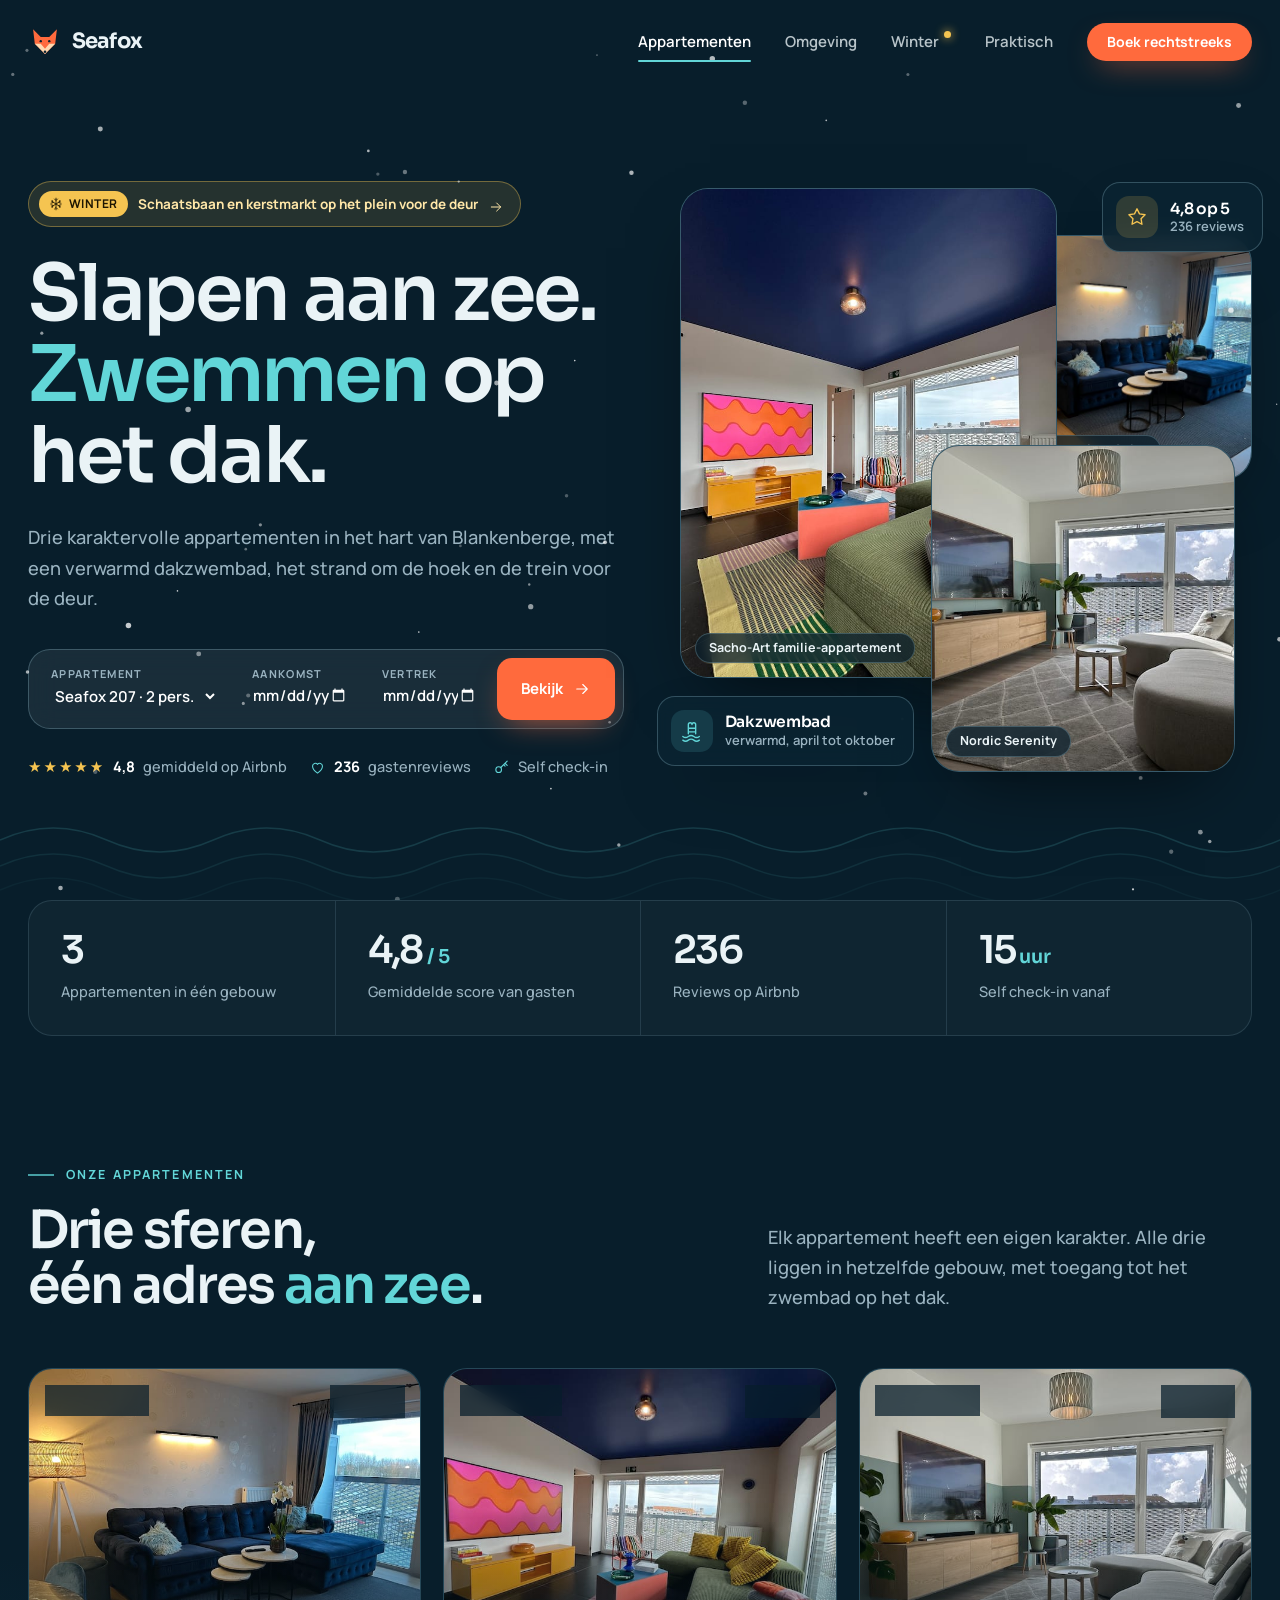
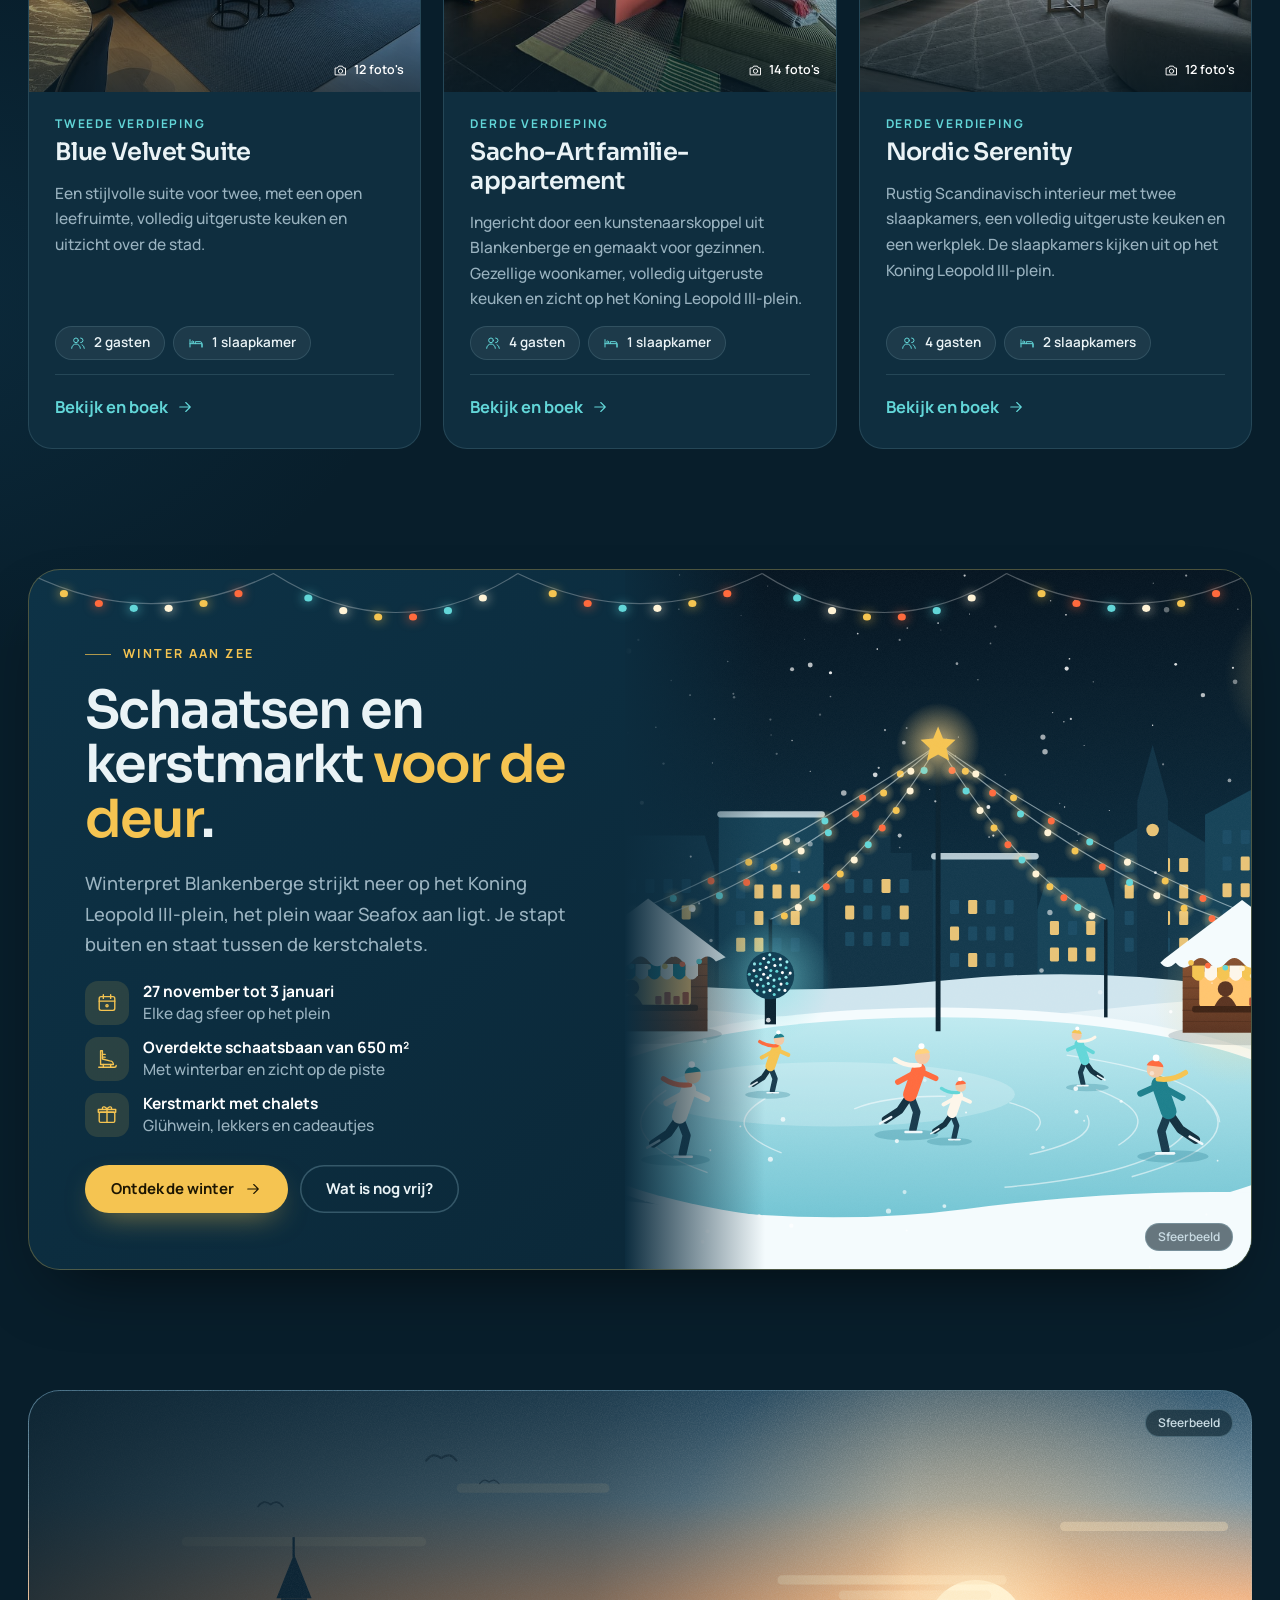
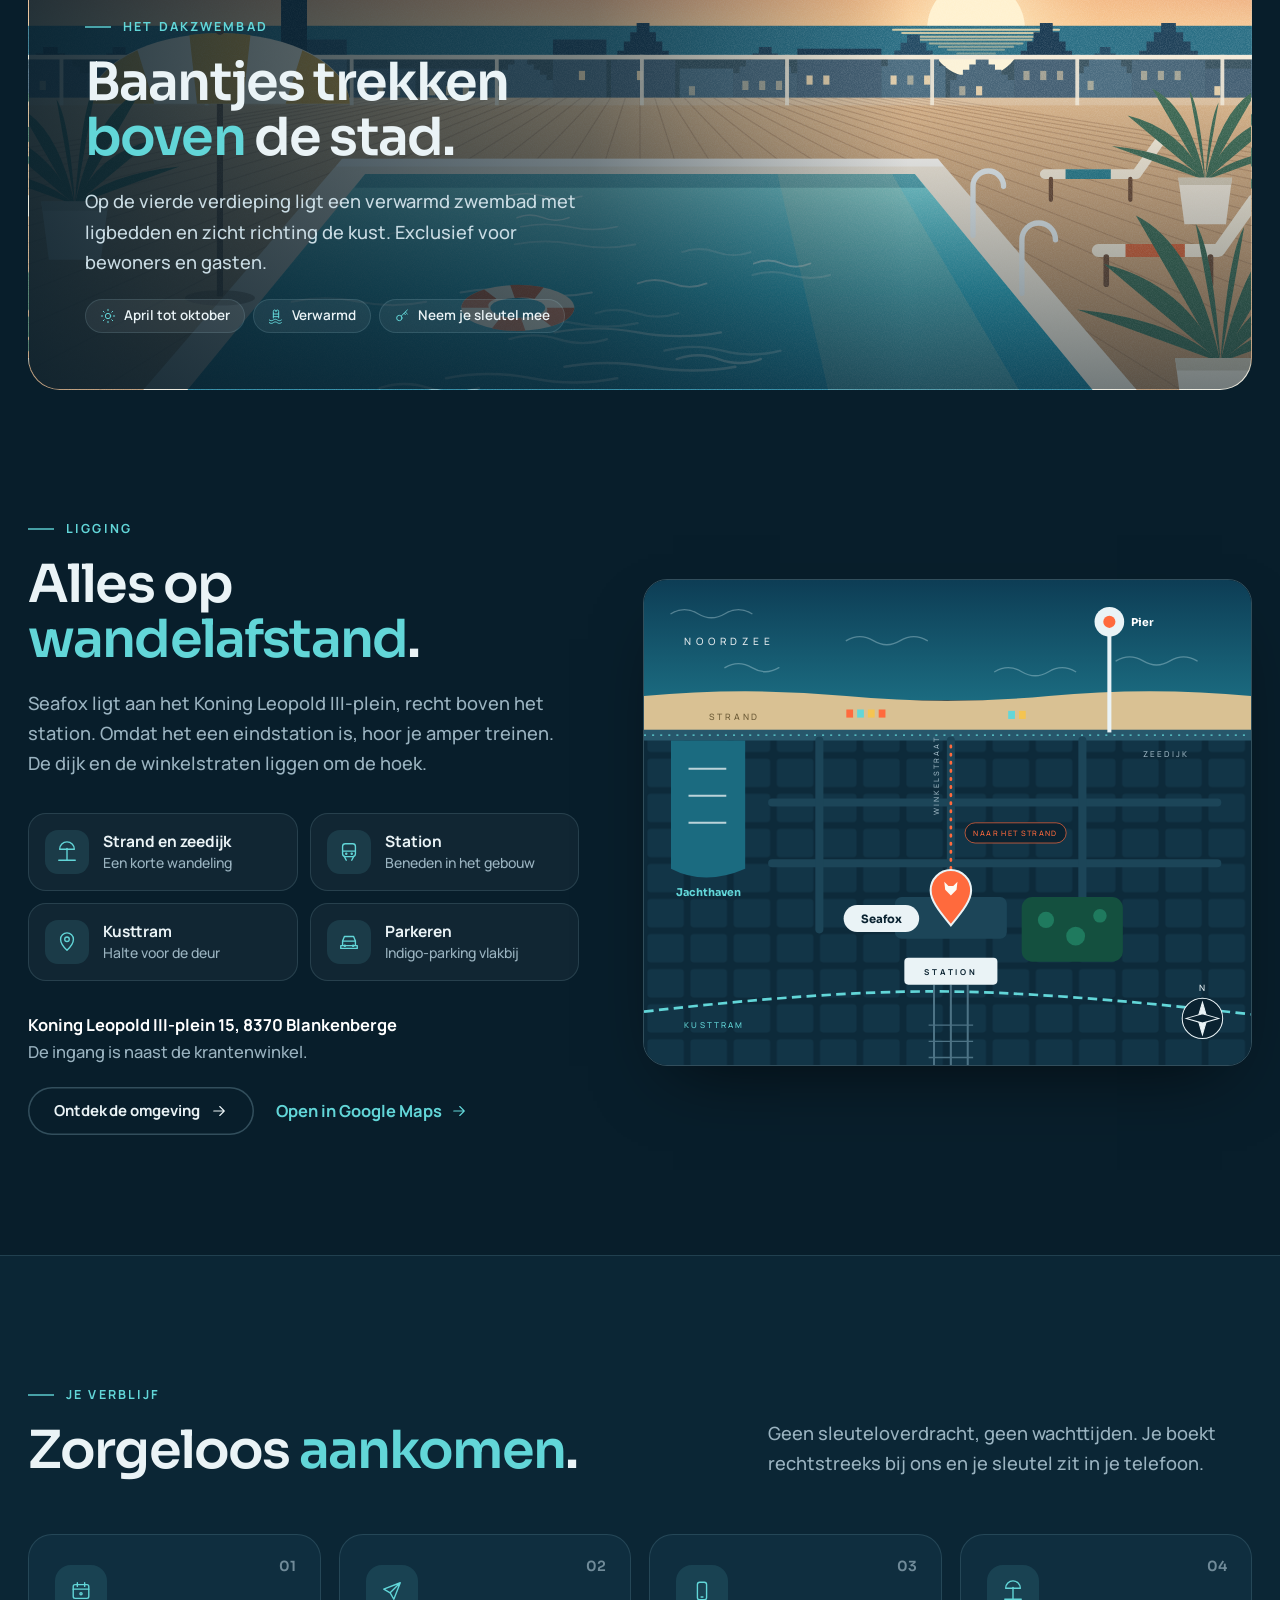
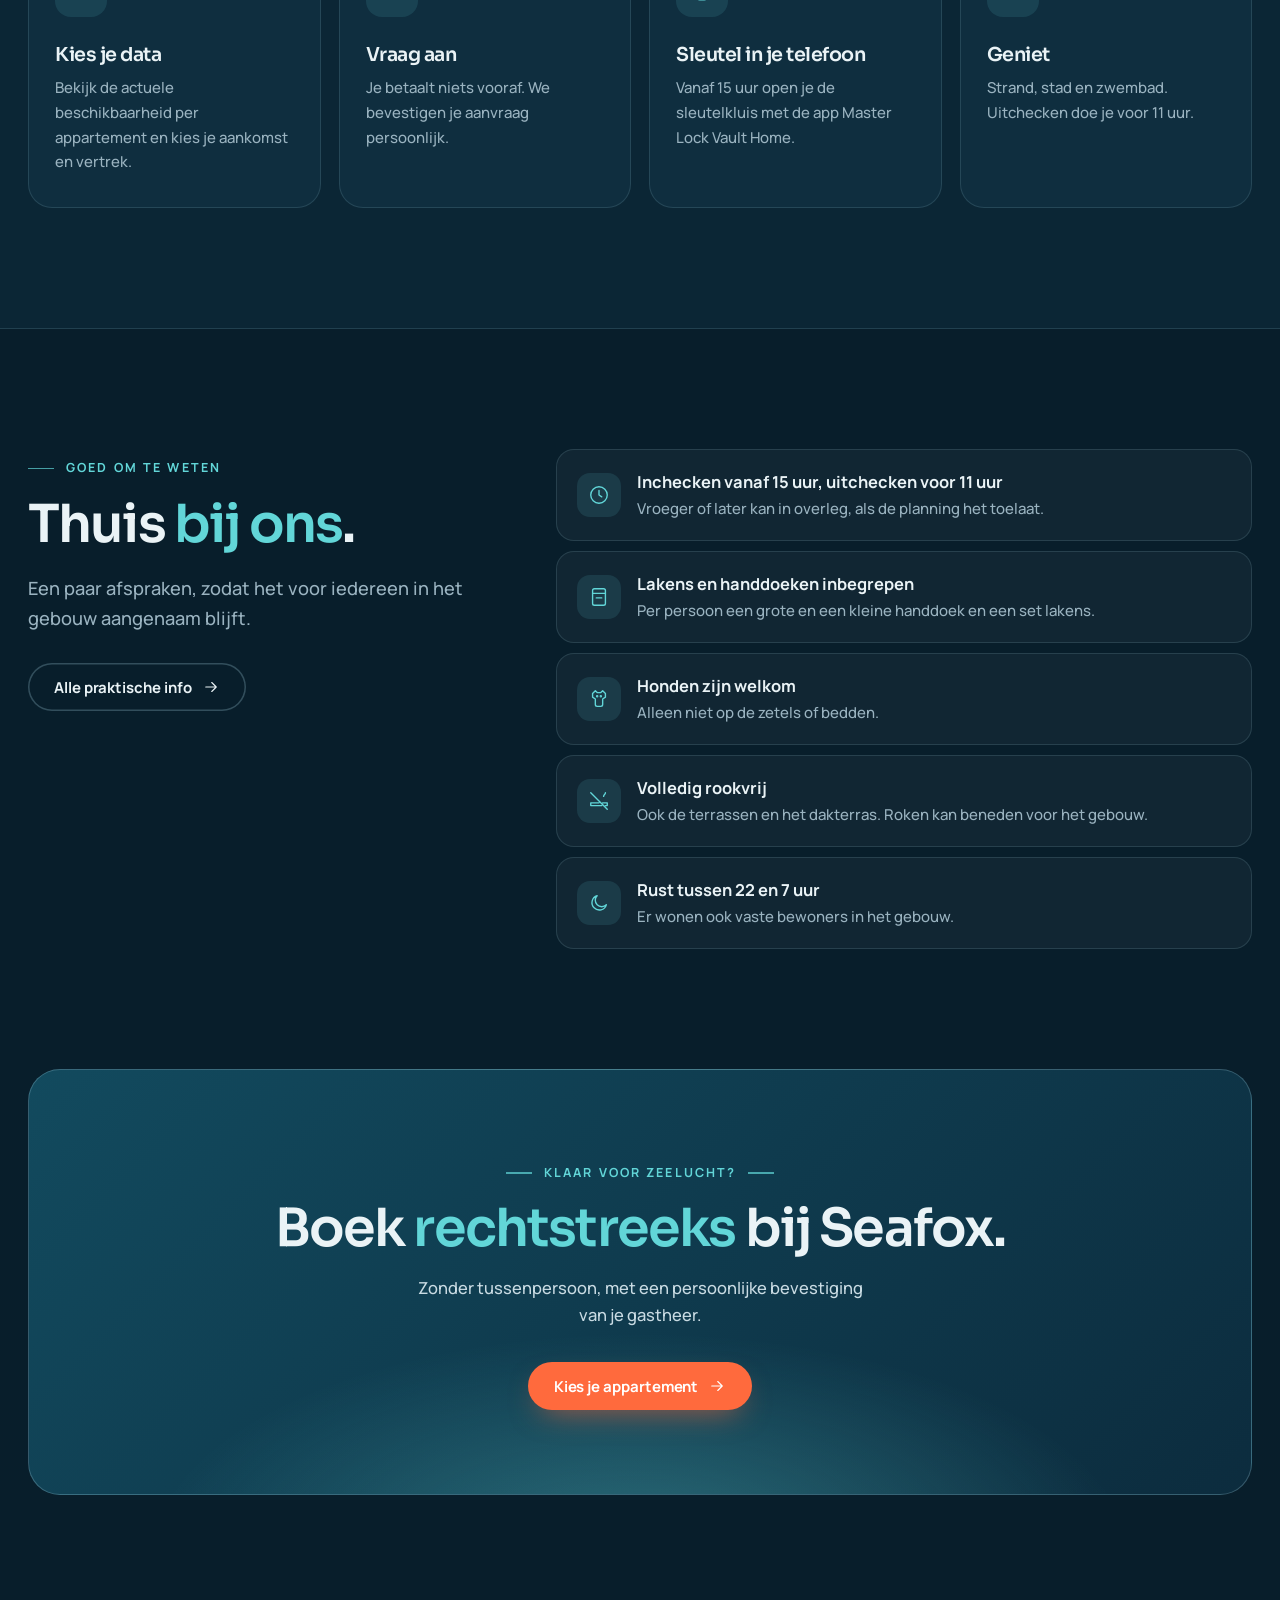
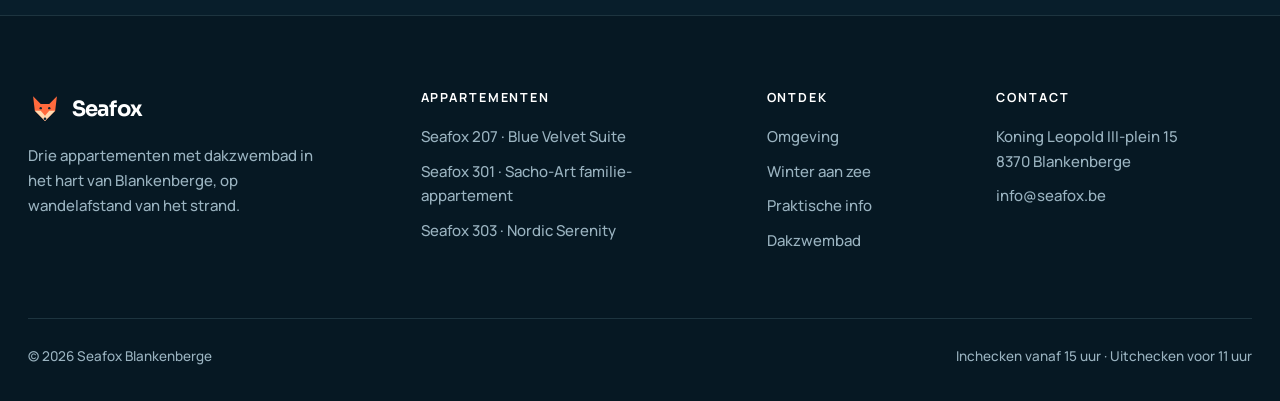
==== commit 2d403cae: "Nieuw donker zee-ontwerp, echte foto's, winterthema en extra pagina's - Strak, modern ontwerp met do" ====
--- a/index.html
+++ b/index.html
@@ -1,74 +1,59 @@
 <!doctype html>
 <html lang="nl">
 <head>
+  <title>Seafox Blankenberge | Appartementen met dakzwembad aan zee</title>
+  <meta name="description" content="Drie vakantieappartementen in het centrum van Blankenberge, boven het station en vlak bij het strand, met een verwarmd zwembad op het dak. Boek rechtstreeks.">
   <meta charset="utf-8">
   <meta name="viewport" content="width=device-width, initial-scale=1">
-  <title>Seafox Blankenberge | Appartementen met dakzwembad aan zee</title>
-  <meta name="description" content="Drie vakantieappartementen in het centrum van Blankenberge, boven het station en vlak bij het strand, met een verwarmd zwembad op het dak.">
-  <meta name="theme-color" content="#0f2233">
+  <meta name="theme-color" content="#081e2b">
   <link rel="icon" href="assets/favicon.svg" type="image/svg+xml">
   <link rel="preconnect" href="https://fonts.googleapis.com">
   <link rel="preconnect" href="https://fonts.gstatic.com" crossorigin>
-  <link href="https://fonts.googleapis.com/css2?family=Cormorant+Garamond:ital,wght@0,500;0,600;1,500&family=Jost:wght@300;400;500&display=swap" rel="stylesheet">
+  <link href="https://fonts.googleapis.com/css2?family=Manrope:wght@500;600;700&family=Sora:wght@500;600;700&display=swap" rel="stylesheet">
   <link rel="stylesheet" href="assets/style.css">
 </head>
 <body>
-  <header class="site-header">
-    <div class="wrap">
-      <a class="logo" href="./" aria-label="Seafox Blankenberge">
-        <svg viewBox="0 0 40 40" aria-hidden="true"><path d="M6 5l9 9h10l9-9-2 17-12 12L8 22z" fill="#d9643a"/><path d="M8 22h7l5 6 5-6h7L20 34z" fill="#f6cf9a"/><circle cx="15" cy="19" r="1.4" fill="#14293b"/><circle cx="25" cy="19" r="1.4" fill="#14293b"/><circle cx="20" cy="31.4" r="1.5" fill="#14293b"/></svg>
-        <span><b>Seafox</b><small>Blankenberge</small></span>
-      </a>
-      <nav class="nav">
-        <a href="#appartementen">Appartementen</a>
-        <a href="#zwembad">Zwembad</a>
-        <a href="#ligging">Ligging</a>
-        <a href="#verblijf">Je verblijf</a>
-        <a class="btn" href="#appartementen">Boek rechtstreeks</a>
-      </nav>
-    </div>
-  </header>
-
-  <section class="hero">
-    <div class="hero-bg" role="img" aria-label="Zonsondergang aan de kust van Blankenberge, met de pier en strandcabines"></div>
-    <div class="wrap">
-      <span class="eyebrow">Blankenberge · Belgische kust</span>
-      <h1>Wakker worden<br>aan <i>zee</i>, zwemmen<br>op het dak.</h1>
-      <p>Drie karaktervolle appartementen in het hart van Blankenberge, met een verwarmd zwembad op het dak en het strand om de hoek.</p>
-      <form class="finder" id="finder">
-        <label>Appartement <select id="f-apt"></select></label>
-        <label>Aankomst <input type="date" id="f-arr"></label>
-        <label>Vertrek <input type="date" id="f-dep"></label>
-        <button class="btn" type="submit">Bekijk <span data-icon="arrow"></span></button>
-      </form>
-    </div>
-    <svg class="seal" viewBox="0 0 160 160" aria-hidden="true">
-      <defs><path id="circ" d="M80 80m-62 0a62 62 0 1 1 124 0a62 62 0 1 1-124 0"/></defs>
-      <g class="ring"><text><textPath href="#circ">Seafox · Blankenberge · logeren aan zee · </textPath></text></g>
-      <circle cx="80" cy="80" r="44" fill="none" stroke="currentColor" stroke-width="1" opacity=".6"/>
-      <g transform="translate(58 58) scale(1.1)"><path d="M6 5l9 9h10l9-9-2 17-12 12L8 22z" fill="#d9643a"/><path d="M8 22h7l5 6 5-6h7L20 34z" fill="#f6cf9a"/><circle cx="15" cy="19" r="1.4" fill="#14293b"/><circle cx="25" cy="19" r="1.4" fill="#14293b"/><circle cx="20" cy="31.4" r="1.5" fill="#14293b"/></g>
-    </svg>
-  </section>
-
-  <section class="intro">
-    <div class="wrap">
-      <svg class="mark reveal" viewBox="0 0 60 60" fill="none" stroke="currentColor" stroke-width="1.6" stroke-linecap="round" aria-hidden="true"><circle cx="30" cy="26" r="11"/><path d="M30 6v5M12 26H7M53 26h-5M16 12l3.5 3.5M44 12l-3.5 3.5M6 46c6-5 12-5 18 0s12 5 18 0 8-3 12-2M10 55c5-4 10-4 15 0s10 4 15 0 7-3 10-2"/></svg>
-      <blockquote class="reveal">Een adres aan zee waar alles klopt: het <i>strand</i> om de hoek, de trein voor de deur en een <i>zwembad</i> boven de daken van de stad.</blockquote>
-      <div class="stats reveal">
-        <div><b>3</b><span>Appartementen</span></div>
-        <div><b>4,8</b><span>Gemiddelde score</span></div>
-        <div><b>236</b><span>Gastenreviews</span></div>
-        <div><b>15u</b><span>Self check-in vanaf</span></div>
-      </div>
-    </div>
-  </section>
-
-  <section class="stays" id="appartementen">
+  <header id="site-header"></header>
+
+  <section class="hero" data-snow>
+    <div class="wrap">
+      <div>
+        <a class="season-pill" href="winter.html" data-season="winter"><b><span data-icon="snow"></span>Winter</b>Schaatsbaan en kerstmarkt op het plein voor de deur <span class="ico go" data-icon="arrow"></span></a>
+        <span class="eyebrow" data-season="other">Blankenberge · Belgische kust</span>
+        <h1>Slapen aan zee.<br><em>Zwemmen</em> op het dak.</h1>
+        <p class="lead">Drie karaktervolle appartementen in het hart van Blankenberge, met een verwarmd dakzwembad, het strand om de hoek en de trein voor de deur.</p>
+        <form class="finder" id="finder">
+          <label>Appartement <select id="f-apt"></select></label>
+          <label>Aankomst <input type="date" id="f-arr"></label>
+          <label>Vertrek <input type="date" id="f-dep"></label>
+          <button class="btn" type="submit">Bekijk <span data-icon="arrow"></span></button>
+        </form>
+        <div class="trust">
+          <span><span class="stars">★★★★★</span><b>4,8</b> gemiddeld op Airbnb</span>
+          <span><span data-icon="heart"></span><b>236</b> gastenreviews</span>
+          <span><span data-icon="key"></span>Self check-in</span>
+        </div>
+      </div>
+      <div class="collage" id="collage"></div>
+    </div>
+    <svg class="waves" viewBox="0 0 1440 90" preserveAspectRatio="none" fill="none" stroke="currentColor" stroke-width="1.5" aria-hidden="true"><path d="M0 30q60-24 120 0t120 0 120 0 120 0 120 0 120 0 120 0 120 0 120 0 120 0 120 0 120 0"/><path d="M0 56q60-24 120 0t120 0 120 0 120 0 120 0 120 0 120 0 120 0 120 0 120 0 120 0 120 0" opacity=".6"/><path d="M0 80q60-24 120 0t120 0 120 0 120 0 120 0 120 0 120 0 120 0 120 0 120 0 120 0 120 0" opacity=".3"/></svg>
+  </section>
+
+  <section class="stats">
+    <div class="wrap reveal">
+      <div><b>3</b><span>Appartementen in één gebouw</span></div>
+      <div><b>4,8<small>/ 5</small></b><span>Gemiddelde score van gasten</span></div>
+      <div><b>236</b><span>Reviews op Airbnb</span></div>
+      <div><b>15<small>uur</small></b><span>Self check-in vanaf</span></div>
+    </div>
+  </section>
+
+  <section id="appartementen">
     <div class="wrap">
       <div class="section-head reveal">
         <div>
           <span class="eyebrow">Onze appartementen</span>
-          <h2>Drie sferen,<br>één adres <i>aan zee</i>.</h2>
+          <h2>Drie sferen,<br>één adres <em>aan zee</em>.</h2>
         </div>
         <p class="lead">Elk appartement heeft een eigen karakter. Alle drie liggen in hetzelfde gebouw, met toegang tot het zwembad op het dak.</p>
       </div>
@@ -76,27 +61,51 @@
     </div>
   </section>
 
+  <section class="winter-band" data-season="winter">
+    <div class="wrap">
+      <div class="winter-card reveal" data-lights>
+        <div class="text" data-snow>
+          <span class="eyebrow gold">Winter aan zee</span>
+          <h2>Schaatsen en kerstmarkt <em style="color:var(--gold)">voor de deur</em>.</h2>
+          <p class="lead">Winterpret Blankenberge strijkt neer op het Koning Leopold III-plein, het plein waar Seafox aan ligt. Je stapt buiten en staat tussen de kerstchalets.</p>
+          <ul class="facts">
+            <li><i data-icon="calendar"></i><span><b id="w-dates">27 november tot 3 januari</b>Elke dag sfeer op het plein</span></li>
+            <li><i data-icon="skate"></i><span><b>Overdekte schaatsbaan van 650 m²</b>Met winterbar en zicht op de piste</span></li>
+            <li><i data-icon="gift"></i><span><b>Kerstmarkt met chalets</b>Glühwein, lekkers en cadeautjes</span></li>
+          </ul>
+          <div class="chips" style="gap:12px;margin-top:6px">
+            <a class="btn gold" href="winter.html">Ontdek de winter <span data-icon="arrow"></span></a>
+            <a class="btn ghost" href="winter.html#vrij">Wat is nog vrij?</a>
+          </div>
+        </div>
+        <div class="art"><img src="assets/illustrations/winter.svg" alt="Illustratie van een schaatsbaan en kerstmarkt bij avond" loading="lazy"><span class="sketch">Sfeerbeeld</span></div>
+      </div>
+    </div>
+  </section>
+
   <section class="pool" id="zwembad">
-    <div class="pool-bg" role="img" aria-label="Het zwembad op het dak bij zonsondergang"></div>
-    <div class="wrap">
-      <div class="pool-card reveal">
-        <span class="eyebrow">Het dakzwembad</span>
-        <h2>Baantjes trekken<br><i>boven</i> de stad.</h2>
-        <p class="lead">Op de vierde verdieping ligt een verwarmd zwembad met ligbedden en zicht richting de kust. Exclusief voor bewoners en gasten.</p>
-        <ul>
-          <li><span data-icon="sun"></span><b>April tot oktober</b><span>Overdag, als het weer het toelaat</span></li>
-          <li><span data-icon="pool"></span><b>Verwarmd</b><span>Met ligbedden op het dakterras</span></li>
-          <li><span data-icon="key"></span><b>Sleutel mee</b><span>Nodig om terug binnen te gaan</span></li>
-        </ul>
-      </div>
-    </div>
-  </section>
-
-  <section id="ligging">
+    <div class="wrap">
+      <div class="pool-card reveal" role="img" aria-label="Illustratie van het zwembad op het dak bij zonsondergang">
+        <span class="sketch">Sfeerbeeld</span>
+        <div class="text">
+          <span class="eyebrow">Het dakzwembad</span>
+          <h2>Baantjes trekken <em>boven</em> de stad.</h2>
+          <p class="lead">Op de vierde verdieping ligt een verwarmd zwembad met ligbedden en zicht richting de kust. Exclusief voor bewoners en gasten.</p>
+          <div class="chips">
+            <span class="chip"><span data-icon="sun"></span>April tot oktober</span>
+            <span class="chip"><span data-icon="pool"></span>Verwarmd</span>
+            <span class="chip"><span data-icon="key"></span>Neem je sleutel mee</span>
+          </div>
+        </div>
+      </div>
+    </div>
+  </section>
+
+  <section id="ligging" style="padding-top:0">
     <div class="wrap place">
       <div class="reveal">
         <span class="eyebrow">Ligging</span>
-        <h2>Alles op<br><i>wandelafstand</i>.</h2>
+        <h2>Alles op <em>wandelafstand</em>.</h2>
         <p class="lead">Seafox ligt aan het Koning Leopold III-plein, recht boven het station. Omdat het een eindstation is, hoor je amper treinen. De dijk en de winkelstraten liggen om de hoek.</p>
         <ul class="near">
           <li><span data-icon="beach"></span><b>Strand en zeedijk</b><span>Een korte wandeling</span></li>
@@ -105,57 +114,58 @@
           <li><span data-icon="car"></span><b>Parkeren</b><span>Indigo-parking vlakbij</span></li>
         </ul>
         <p class="address"><b>Koning Leopold III-plein 15, 8370 Blankenberge</b><br>De ingang is naast de krantenwinkel.</p>
-        <a class="link" href="https://www.google.com/maps/search/?api=1&query=Koning+Leopold+III-plein+15+8370+Blankenberge" target="_blank" rel="noopener">Open in Google Maps <span data-icon="arrow"></span></a>
-      </div>
-
+        <div class="chips" style="gap:22px;align-items:center">
+          <a class="btn ghost" href="omgeving.html">Ontdek de omgeving <span data-icon="arrow"></span></a>
+          <a class="link" href="https://www.google.com/maps/search/?api=1&query=Koning+Leopold+III-plein+15+8370+Blankenberge" target="_blank" rel="noopener">Open in Google Maps <span data-icon="arrow"></span></a>
+        </div>
+      </div>
       <div class="map reveal d1">
-        <svg viewBox="0 0 900 720" font-family="Jost, sans-serif" role="img" aria-label="Schematische kaart van Blankenberge met Seafox bij het station">
+        <svg viewBox="0 0 900 720" font-family="Manrope, sans-serif" role="img" aria-label="Schematische kaart van Blankenberge met Seafox bij het station">
           <defs>
-            <linearGradient id="m-sea" x1="0" y1="0" x2="0" y2="1"><stop offset="0" stop-color="#1f5a72"/><stop offset="1" stop-color="#3a8a9b"/></linearGradient>
-            <pattern id="m-blocks" width="64" height="52" patternUnits="userSpaceOnUse"><rect width="64" height="52" fill="#f3ead9"/><rect x="5" y="5" width="54" height="42" rx="5" fill="#e6d9c1"/></pattern>
+            <linearGradient id="m-sea" x1="0" y1="0" x2="0" y2="1"><stop offset="0" stop-color="#0d3d55"/><stop offset="1" stop-color="#1b6b80"/></linearGradient>
+            <pattern id="m-blocks" width="64" height="52" patternUnits="userSpaceOnUse"><rect width="64" height="52" fill="#0d2a3a"/><rect x="5" y="5" width="54" height="42" rx="5" fill="#123547"/></pattern>
           </defs>
           <rect width="900" height="720" fill="url(#m-blocks)"/>
           <rect width="900" height="178" fill="url(#m-sea)"/>
           <g fill="none" stroke="#cfe9ee" stroke-width="2" opacity=".35" stroke-linecap="round"><path d="M40 50q20-12 40 0t40 0 40 0M300 90q20-12 40 0t40 0 40 0M700 120q20-12 40 0t40 0 40 0M120 130q20-12 40 0t40 0M520 136q20-12 40 0t40 0 40 0"/></g>
           <text x="60" y="96" fill="#fff" font-size="15" letter-spacing="7" opacity=".85">NOORDZEE</text>
-          <path d="M0 172q150-14 300 0t300 0 300 0v52H0z" fill="#ecd3a3"/>
-          <rect y="222" width="900" height="16" fill="#fdfaf4"/><path d="M0 230h900" stroke="#d9c7a6" stroke-width="2" stroke-dasharray="3 9"/>
-          <text x="96" y="208" fill="#8a6a3c" font-size="13" letter-spacing="4">STRAND</text>
-          <text x="740" y="262" fill="#5d6872" font-size="12" letter-spacing="3">ZEEDIJK</text>
-          <g><rect x="300" y="192" width="10" height="12" fill="#d9643a"/><rect x="316" y="192" width="10" height="12" fill="#2d7f8f"/><rect x="332" y="192" width="10" height="12" fill="#e3a93f"/><rect x="348" y="192" width="10" height="12" fill="#d9643a"/><rect x="540" y="194" width="10" height="12" fill="#2d7f8f"/><rect x="556" y="194" width="10" height="12" fill="#e3a93f"/></g>
-          <path d="M690 226V76" stroke="#14293b" stroke-width="7"/><circle cx="690" cy="62" r="22" fill="#14293b"/><circle cx="690" cy="62" r="9" fill="#f6cf9a"/>
-          <text x="722" y="68" fill="#fff" font-size="19" font-style="italic" font-family="Cormorant Garamond, serif">Pier</text>
-          <path d="M40 238h110v190q-60 26-110 0z" fill="#3a8a9b"/><g stroke="#fff" stroke-width="3" opacity=".7"><path d="M66 280h56M66 320h56M66 360h56"/></g>
-          <text x="48" y="468" fill="#1f4a66" font-size="19" font-style="italic" font-family="Cormorant Garamond, serif">Jachthaven</text>
-          <g stroke="#fdfaf4" stroke-width="12" fill="none" stroke-linecap="round"><path d="M455 238V470"/><path d="M190 330h660M190 420h660"/><path d="M260 238v280M650 238v280"/></g>
-          <rect x="560" y="470" width="150" height="96" rx="16" fill="#b9cfa9"/><g fill="#7fa37f"><circle cx="596" cy="504" r="12"/><circle cx="640" cy="528" r="14"/><circle cx="676" cy="498" r="10"/></g>
-          <path d="M0 640q260-30 430-30t470 34" fill="none" stroke="#2d7f8f" stroke-width="4" stroke-dasharray="14 8"/>
-          <text x="60" y="664" fill="#2d7f8f" font-size="12" letter-spacing="3">KUSTTRAM</text>
-          <rect x="372" y="470" width="166" height="62" rx="10" fill="#fdfaf4"/>
-          <g stroke="#8b949c" stroke-width="3"><path d="M430 600v120M455 600v120M480 600v120"/></g><g stroke="#8b949c" stroke-width="2"><path d="M422 660h66M422 684h66M422 708h66"/></g>
-          <rect x="386" y="560" width="138" height="40" rx="6" fill="#14293b"/><text x="455" y="585" fill="#fff" font-size="12" letter-spacing="4" text-anchor="middle">STATION</text>
-          <path d="M455 440V246" fill="none" stroke="#d9643a" stroke-width="4" stroke-dasharray="2 10" stroke-linecap="round"/>
-          <g transform="translate(476 360)"><rect width="150" height="30" rx="15" fill="#fdfaf4" stroke="#d9643a"/><text x="75" y="20" fill="#d9643a" font-size="11" letter-spacing="2" text-anchor="middle">NAAR HET STRAND</text></g>
-          <text x="438" y="290" fill="#5d6872" font-size="11" letter-spacing="3" transform="rotate(-90 438 290)" text-anchor="middle">WINKELSTRAAT</text>
-          <circle class="pulse" cx="455" cy="478" r="16" fill="#d9643a"/>
-          <path d="M455 512c-20-24-30-38-30-52a30 30 0 0 1 60 0c0 14-10 28-30 52z" fill="#d9643a" stroke="#fdfaf4" stroke-width="3"/>
+          <path d="M0 172q150-14 300 0t300 0 300 0v52H0z" fill="#d9c193"/>
+          <rect y="222" width="900" height="16" fill="#27576b"/><path d="M0 230h900" stroke="#62d6d8" stroke-width="2" stroke-dasharray="3 9"/>
+          <text x="96" y="208" fill="#6b5a36" font-size="13" letter-spacing="4">STRAND</text>
+          <text x="740" y="262" fill="#9ab3c0" font-size="12" letter-spacing="3">ZEEDIJK</text>
+          <g><rect x="300" y="192" width="10" height="12" fill="#ff6a3d"/><rect x="316" y="192" width="10" height="12" fill="#62d6d8"/><rect x="332" y="192" width="10" height="12" fill="#f5c451"/><rect x="348" y="192" width="10" height="12" fill="#ff6a3d"/><rect x="540" y="194" width="10" height="12" fill="#62d6d8"/><rect x="556" y="194" width="10" height="12" fill="#f5c451"/></g>
+          <path d="M690 226V76" stroke="#eaf3f6" stroke-width="6"/><circle cx="690" cy="62" r="22" fill="#eaf3f6"/><circle cx="690" cy="62" r="9" fill="#ff6a3d"/>
+          <text x="722" y="68" fill="#fff" font-size="16" font-weight="700" font-family="Sora, sans-serif">Pier</text>
+          <path d="M40 238h110v190q-60 26-110 0z" fill="#1b6b80"/><g stroke="#fff" stroke-width="3" opacity=".7"><path d="M66 280h56M66 320h56M66 360h56"/></g>
+          <text x="48" y="468" fill="#62d6d8" font-size="16" font-weight="700" font-family="Sora, sans-serif">Jachthaven</text>
+          <g stroke="#1c4558" stroke-width="12" fill="none" stroke-linecap="round"><path d="M455 238V470"/><path d="M190 330h660M190 420h660"/><path d="M260 238v280M650 238v280"/></g>
+          <rect x="560" y="470" width="150" height="96" rx="16" fill="#14503f"/><g fill="#1f7a5e"><circle cx="596" cy="504" r="12"/><circle cx="640" cy="528" r="14"/><circle cx="676" cy="498" r="10"/></g>
+          <path d="M0 640q260-30 430-30t470 34" fill="none" stroke="#62d6d8" stroke-width="4" stroke-dasharray="14 8"/>
+          <text x="60" y="664" fill="#62d6d8" font-size="12" letter-spacing="3">KUSTTRAM</text>
+          <rect x="372" y="470" width="166" height="62" rx="10" fill="#1c4558"/>
+          <g stroke="#4d7385" stroke-width="3"><path d="M430 600v120M455 600v120M480 600v120"/></g><g stroke="#4d7385" stroke-width="2"><path d="M422 660h66M422 684h66M422 708h66"/></g>
+          <rect x="386" y="560" width="138" height="40" rx="6" fill="#eaf3f6"/><text x="455" y="585" fill="#0a2230" font-weight="700" font-size="12" letter-spacing="4" text-anchor="middle">STATION</text>
+          <path d="M455 440V246" fill="none" stroke="#ff6a3d" stroke-width="4" stroke-dasharray="2 10" stroke-linecap="round"/>
+          <g transform="translate(476 360)"><rect width="150" height="30" rx="15" fill="#0a2230" stroke="#ff6a3d"/><text x="75" y="20" fill="#ff6a3d" font-size="11" letter-spacing="2" text-anchor="middle">NAAR HET STRAND</text></g>
+          <text x="438" y="290" fill="#9ab3c0" font-size="11" letter-spacing="3" transform="rotate(-90 438 290)" text-anchor="middle">WINKELSTRAAT</text>
+          <circle class="pulse" cx="455" cy="478" r="16" fill="#ff6a3d"/>
+          <path d="M455 512c-20-24-30-38-30-52a30 30 0 0 1 60 0c0 14-10 28-30 52z" fill="#ff6a3d" stroke="#eaf3f6" stroke-width="3"/>
           <g transform="translate(441 444) scale(.7)"><path d="M6 5l9 9h10l9-9-2 17-12 12L8 22z" fill="#fdfaf4"/></g>
-          <g transform="translate(296 482)"><rect width="112" height="40" rx="20" fill="#14293b"/><text x="56" y="27" fill="#fff" font-size="21" text-anchor="middle" font-family="Cormorant Garamond, serif" font-weight="600">Seafox</text></g>
-          <g transform="translate(828 650)" fill="none" stroke="#14293b" stroke-width="1.5"><circle r="30" fill="#fdfaf4"/><path d="M0-24l7 24-7 24-7-24z" fill="#14293b"/><path d="M-24 0l24-7 24 7-24 7z" fill="#fdfaf4"/></g>
-          <text x="828" y="610" fill="#14293b" font-size="13" text-anchor="middle">N</text>
-          <rect x="6" y="6" width="888" height="708" rx="10" fill="none" stroke="#14293b" stroke-width="1" opacity=".25"/>
+          <g transform="translate(296 482)"><rect width="112" height="40" rx="20" fill="#eaf3f6"/><text x="56" y="26" fill="#0a2230" font-size="17" text-anchor="middle" font-family="Sora, sans-serif" font-weight="700">Seafox</text></g>
+          <g transform="translate(828 650)" fill="none" stroke="#eaf3f6" stroke-width="1.5"><circle r="30" fill="#0a2230"/><path d="M0-24l7 24-7 24-7-24z" fill="#eaf3f6"/><path d="M-24 0l24-7 24 7-24 7z" fill="#0a2230"/></g>
+          <text x="828" y="610" fill="#eaf3f6" font-size="13" text-anchor="middle">N</text>
+          
         </svg>
       </div>
     </div>
   </section>
 
-  <section class="how" id="verblijf">
-    <svg class="wave" viewBox="0 0 1440 56" preserveAspectRatio="none" aria-hidden="true"><path fill="currentColor" d="M0 56V22q90-30 180 0t180 0 180 0 180 0 180 0 180 0 180 0 180 0v34z"/></svg>
+  <section class="band" id="verblijf">
     <div class="wrap">
       <div class="section-head reveal">
         <div>
           <span class="eyebrow">Je verblijf</span>
-          <h2>Zorgeloos <i>aankomen</i>.</h2>
+          <h2>Zorgeloos <em>aankomen</em>.</h2>
         </div>
         <p class="lead">Geen sleuteloverdracht, geen wachttijden. Je boekt rechtstreeks bij ons en je sleutel zit in je telefoon.</p>
       </div>
@@ -172,8 +182,9 @@
     <div class="wrap rules">
       <div class="reveal">
         <span class="eyebrow">Goed om te weten</span>
-        <h2>Thuis<br><i>bij ons</i>.</h2>
+        <h2>Thuis <em>bij ons</em>.</h2>
         <p class="lead">Een paar afspraken, zodat het voor iedereen in het gebouw aangenaam blijft.</p>
+        <a class="btn ghost" href="praktisch.html">Alle praktische info <span data-icon="arrow"></span></a>
       </div>
       <ul class="rule-list reveal d1">
         <li><span data-icon="clock"></span><b>Inchecken vanaf 15 uur, uitchecken voor 11 uur</b><span>Vroeger of later kan in overleg, als de planning het toelaat.</span></li>
@@ -186,62 +197,57 @@
   </section>
 
   <section class="cta">
-    <div class="cta-bg"></div>
-    <div class="wrap reveal">
-      <span class="eyebrow center">Klaar voor zeelucht?</span>
-      <h2>Boek <i>rechtstreeks</i><br>bij Seafox.</h2>
-      <p>Zonder tussenpersoon, met een persoonlijke bevestiging van je gastheer.</p>
-      <a class="btn light" href="#appartementen">Kies je appartement <span data-icon="arrow"></span></a>
-    </div>
-  </section>
-
-  <footer class="site-footer">
-    <svg class="wave" viewBox="0 0 1440 56" preserveAspectRatio="none" aria-hidden="true"><path fill="currentColor" d="M0 56V22q90-30 180 0t180 0 180 0 180 0 180 0 180 0 180 0 180 0v34z"/></svg>
-    <div class="wrap">
-      <div class="foot">
-        <div>
-          <a class="logo" href="./"><svg viewBox="0 0 40 40" aria-hidden="true"><path d="M6 5l9 9h10l9-9-2 17-12 12L8 22z" fill="#d9643a"/><path d="M8 22h7l5 6 5-6h7L20 34z" fill="#f6cf9a"/><circle cx="15" cy="19" r="1.4" fill="#14293b"/><circle cx="25" cy="19" r="1.4" fill="#14293b"/><circle cx="20" cy="31.4" r="1.5" fill="#14293b"/></svg><span><b>Seafox</b><small>Blankenberge</small></span></a>
-          <p style="max-width:320px">Drie appartementen met dakzwembad, in het hart van Blankenberge.</p>
-        </div>
-        <div>
-          <h4>Adres</h4>
-          Koning Leopold III-plein 15<br>8370 Blankenberge<br><a href="mailto:info@seafox.be">info@seafox.be</a>
-        </div>
-        <div>
-          <h4>Appartementen</h4>
-          <ul id="foot-apts"></ul>
-        </div>
-      </div>
-      <div class="legal"><span>© <span id="year"></span> Seafox Blankenberge</span><span>Inchecken vanaf 15 uur · Uitchecken voor 11 uur</span></div>
-    </div>
-  </footer>
+    <div class="wrap">
+      <div class="cta-card reveal">
+        <span class="eyebrow">Klaar voor zeelucht?</span>
+        <h2>Boek <em>rechtstreeks</em> bij Seafox.</h2>
+        <p>Zonder tussenpersoon, met een persoonlijke bevestiging van je gastheer.</p>
+        <a class="btn" href="#appartementen">Kies je appartement <span data-icon="arrow"></span></a>
+      </div>
+    </div>
+  </section>
+
+  <footer id="site-footer"></footer>
 
   <script type="module">
-    import { icon, cover, initHeader, initReveal } from "./assets/site.js";
-    const apartments = await fetch("data/apartments.json").then((r) => r.json());
+    import { icon, cover, small, initSite, isoDate } from "./assets/site.js";
+    const { apartments } = await initSite("home");
+
+    // Collage bovenaan: één foto per appartement.
+    const pos = ["c1", "c2", "c3"];
+    document.getElementById("collage").innerHTML = `<div class="orb"></div>` +
+      [apartments[1], apartments[0], apartments[2]].map((a, i) => {
+        const p = a.photos[i === 0 ? 1 : 0] ?? a.photos[0];
+        const src = p ? small(p.src) : `assets/illustrations/${a.id}.svg`;
+        return `<figure class="${pos[i]}"><img src="${src}" alt="${a.name}, ${a.subtitle}" ${i ? 'loading="lazy"' : ""}><figcaption>${a.subtitle}</figcaption></figure>`;
+      }).join("") +
+      `<div class="badge b1"><i>${icon("pool")}</i><span><b>Dakzwembad</b>verwarmd, april tot oktober</span></div>
+       <div class="badge b2"><i>${icon("star")}</i><span><b>4,8 op 5</b>236 reviews</span></div>`;
 
     document.getElementById("rooms").innerHTML = apartments.map((a, i) => `
       <a class="room reveal d${i}" href="appartement.html?id=${a.id}">
-        <div class="arch">${cover(a)}</div>
-        <div class="no">Appartement ${a.id}</div>
-        <h3>${a.name}</h3>
-        <div class="sub">${a.subtitle}</div>
-        <p>${a.summary}</p>
-        <ul class="specs">
-          <li>${icon("users")} ${a.guests} gasten</li>
-          <li>${icon("bed")} ${a.bedrooms} slaapkamer${a.bedrooms > 1 ? "s" : ""}</li>
-          <li>${icon("star", "star")} ${a.rating.split(" uit")[0]}</li>
-        </ul>
-        <span class="link">Bekijk en boek ${icon("arrow")}</span>
+        <div class="pic">
+          ${cover(a)}
+          <span class="no">${a.name}</span>
+          <span class="rate">${icon("star")}${a.rating.split(" uit")[0]}</span>
+          ${a.photos.length ? `<span class="count">${icon("camera")}${a.photos.length} foto's</span>` : ""}
+        </div>
+        <div class="body">
+          <h3><small>${a.floor}</small>${a.subtitle}</h3>
+          <p>${a.summary}</p>
+          <div class="chips">
+            <span class="chip">${icon("users")}${a.guests} gasten</span>
+            <span class="chip">${icon("bed")}${a.bedrooms} slaapkamer${a.bedrooms > 1 ? "s" : ""}</span>
+          </div>
+          <div class="foot"><span class="link">Bekijk en boek ${icon("arrow")}</span></div>
+        </div>
       </a>`).join("");
-
-    document.getElementById("foot-apts").innerHTML = apartments.map((a) => `<li><a href="appartement.html?id=${a.id}">${a.name} · ${a.subtitle}</a></li>`).join("");
-    document.getElementById("year").textContent = new Date().getFullYear();
+    document.querySelectorAll("#rooms .reveal").forEach((el) => requestAnimationFrame(() => el.classList.add("in")));
 
     // Zoekbalk: stuurt door naar het gekozen appartement met de datums al ingevuld.
     const sel = document.getElementById("f-apt");
     sel.innerHTML = apartments.map((a) => `<option value="${a.id}">${a.name} · ${a.guests} pers.</option>`).join("");
-    const today = new Date().toISOString().slice(0, 10);
+    const today = isoDate(new Date());
     document.getElementById("f-arr").min = today;
     document.getElementById("f-dep").min = today;
     document.getElementById("finder").addEventListener("submit", (e) => {
@@ -252,9 +258,6 @@
       if (dep) q.set("dep", dep);
       location.href = `appartement.html?${q}#boeken`;
     });
-
-    initHeader();
-    initReveal();
   </script>
 </body>
 </html>
--- a/assets/style.css
+++ b/assets/style.css
@@ -1,313 +1,534 @@
-/* Seafox Blankenberge — huisstijl
-   Kleuren: nachtblauw, zeegroen, terracotta, zand en crème.
-   Letters: Cormorant Garamond (titels) en Jost (tekst). */
+/* Seafox Blankenberge — donker zee-ontwerp */
 :root {
-  --night: #0f2233;
-  --navy: #14293b;
-  --sea: #1f4a66;
-  --teal: #2d7f8f;
-  --terra: #d9643a;
-  --gold: #e3a93f;
-  --sand: #efe4d0;
-  --cream: #f8f2e7;
-  --paper: #fdfaf4;
-  --ink: #17232e;
-  --muted: #5d6872;
-  --line: #e2d7c3;
-  --busy-ink: #a14a38;
-  --max: 1240px;
-  --shadow: 0 30px 70px -30px rgba(15, 34, 51, .45);
-  --serif: "Cormorant Garamond", "Cormorant", Georgia, serif;
-  --sans: "Jost", system-ui, -apple-system, "Segoe UI", sans-serif;
-  font-family: var(--sans);
-  color: var(--ink);
+  --bg: #081e2b;
+  --bg-2: #0b2635;
+  --card: #0f2e3f;
+  --card-2: #143a4e;
+  --line: rgba(170, 215, 232, .14);
+  --line-2: rgba(170, 215, 232, .26);
+  --text: #eaf3f6;
+  --muted: #9ab3c0;
+  --aqua: #62d6d8;
+  --aqua-d: #1c7f8c;
+  --coral: #ff6a3d;
+  --coral-d: #e9532a;
+  --gold: #f5c451;
+  --r: 24px;
+  --r-sm: 14px;
+  --head: "Sora", system-ui, -apple-system, "Segoe UI", sans-serif;
+  --body: "Manrope", system-ui, -apple-system, "Segoe UI", sans-serif;
+  --shadow: 0 30px 70px -30px rgba(0, 0, 0, .65);
 }
 
 * { box-sizing: border-box; }
-html { scroll-behavior: smooth; }
-body { margin: 0; background: var(--paper); line-height: 1.65; font-size: 17px; -webkit-font-smoothing: antialiased; }
-img, svg { max-width: 100%; display: block; }
-a { color: var(--sea); }
-h1, h2, h3 { font-family: var(--serif); font-weight: 500; line-height: 1.02; margin: 0 0 .4em; letter-spacing: -.012em; }
-h1 { font-size: clamp(3rem, 7.2vw, 6.2rem); }
-h2 { font-size: clamp(2.5rem, 5.4vw, 4.4rem); }
-h3 { font-size: 1.7rem; }
-h1 i, h2 i { font-style: italic; font-weight: 500; color: var(--terra); }
-p { margin: 0 0 1em; }
-.wrap { max-width: var(--max); margin: 0 auto; padding: 0 28px; }
-.eyebrow { display: inline-flex; align-items: center; gap: 14px; text-transform: uppercase; letter-spacing: .28em; font-size: .72rem; font-weight: 500; color: var(--terra); margin-bottom: 22px; }
-.eyebrow::before { content: ""; width: 44px; height: 1px; background: currentColor; }
-.eyebrow.center::after { content: ""; width: 44px; height: 1px; background: currentColor; }
-.lead { color: var(--muted); font-size: 1.14rem; max-width: 560px; font-weight: 300; }
+html { scroll-behavior: smooth; scroll-padding-top: 96px; -webkit-text-size-adjust: 100%; }
+body {
+  margin: 0;
+  font: 500 16.5px/1.65 var(--body);
+  color: var(--text);
+  background:
+    radial-gradient(1100px 620px at 88% -8%, rgba(44, 150, 168, .22), transparent 62%),
+    radial-gradient(900px 600px at -10% 28%, rgba(28, 100, 140, .18), transparent 60%),
+    var(--bg);
+  background-attachment: scroll;
+  -webkit-font-smoothing: antialiased;
+  overflow-x: hidden;
+}
+img, svg { display: block; max-width: 100%; }
+a { color: inherit; text-decoration: none; }
+button, input, select, textarea { font: inherit; color: inherit; }
+ul { list-style: none; margin: 0; padding: 0; }
+h1, h2, h3, h4 { font-family: var(--head); font-weight: 600; letter-spacing: -.035em; line-height: 1.04; margin: 0; }
+h1 { font-size: clamp(2.55rem, 6.1vw, 5.2rem); }
+h2 { font-size: clamp(2rem, 4.1vw, 3.3rem); }
+h3 { font-size: 1.35rem; letter-spacing: -.025em; line-height: 1.2; }
+h1 em, h2 em { font-style: normal; color: var(--aqua); }
+p { margin: 0; }
+::selection { background: var(--aqua); color: #06202b; }
+
+.wrap { width: min(1240px, 100% - 56px); margin-inline: auto; }
+section { padding: 120px 0; position: relative; }
 .ico { width: 22px; height: 22px; flex: none; }
 
-/* ---------- Knoppen ---------- */
-.btn { display: inline-flex; align-items: center; justify-content: center; gap: 12px; background: var(--terra); color: #fff !important; padding: 17px 30px; border-radius: 999px; text-decoration: none; font: 500 .78rem var(--sans); text-transform: uppercase; letter-spacing: .2em; border: 1px solid var(--terra); cursor: pointer; transition: background .25s, color .25s, transform .25s, border-color .25s; }
-.btn:hover { background: #c4552e; border-color: #c4552e; transform: translateY(-2px); }
-.btn .ico { width: 16px; height: 16px; transition: transform .25s; }
-.btn:hover .ico { transform: translateX(4px); }
-.btn.ghost { background: transparent; color: inherit !important; border-color: currentColor; }
-.btn.ghost:hover { background: var(--navy); color: #fff !important; border-color: var(--navy); }
-.btn.light { background: var(--cream); color: var(--navy) !important; border-color: var(--cream); }
-.link { display: inline-flex; align-items: center; gap: 10px; font: 500 .78rem var(--sans); text-transform: uppercase; letter-spacing: .2em; text-decoration: none; color: var(--ink); padding-bottom: 6px; border-bottom: 1px solid var(--ink); }
-.link .ico { width: 16px; height: 16px; transition: transform .25s; }
-a:hover > .link .ico, .link:hover .ico { transform: translateX(5px); }
+.eyebrow {
+  display: inline-flex; align-items: center; gap: 12px;
+  font: 700 12.5px/1 var(--body); letter-spacing: .17em; text-transform: uppercase; color: var(--aqua);
+  margin-bottom: 22px;
+}
+.eyebrow::before { content: ""; width: 26px; height: 1.5px; background: currentColor; opacity: .7; }
+.eyebrow.gold { color: var(--gold); }
+.lead { font-size: 1.14rem; color: var(--muted); max-width: 56ch; }
+.muted { color: var(--muted); }
+
+/* ---------- Knoppen en labels ---------- */
+.btn {
+  display: inline-flex; align-items: center; justify-content: center; gap: 10px;
+  padding: 15px 26px; border-radius: 999px; border: 0; cursor: pointer; white-space: nowrap;
+  font: 700 15px/1 var(--body); letter-spacing: -.005em;
+  background: var(--coral); color: #fff;
+  box-shadow: 0 12px 30px -12px rgba(255, 106, 61, .7);
+  transition: transform .2s, background .2s, box-shadow .2s;
+}
+.btn:hover { background: var(--coral-d); transform: translateY(-2px); }
+.btn .ico { width: 18px; height: 18px; }
+.btn.sm { padding: 12px 20px; font-size: 14px; }
+.btn.ghost { background: transparent; color: var(--text); box-shadow: inset 0 0 0 1.5px var(--line-2); }
+.btn.ghost:hover { background: rgba(255, 255, 255, .06); box-shadow: inset 0 0 0 1.5px var(--aqua); }
+.btn.gold { background: var(--gold); color: #1d1602; box-shadow: 0 12px 30px -12px rgba(245, 196, 81, .6); }
+.btn.gold:hover { background: #ffd56d; }
+.link { display: inline-flex; align-items: center; gap: 8px; font-weight: 700; color: var(--aqua); }
+.link .ico { width: 18px; height: 18px; transition: transform .2s; }
+.link:hover .ico, a:hover > .link .ico { transform: translateX(4px); }
+.chip {
+  display: inline-flex; align-items: center; gap: 8px; padding: 8px 14px; border-radius: 999px;
+  font: 600 13.5px/1 var(--body); color: var(--text);
+  background: rgba(255, 255, 255, .06); border: 1px solid var(--line);
+}
+.chip .ico { width: 16px; height: 16px; color: var(--aqua); }
+.chip.star .ico { color: var(--gold); fill: var(--gold); }
+.chips { display: flex; flex-wrap: wrap; gap: 8px; }
 
 /* ---------- Kop ---------- */
-.site-header { position: fixed; inset: 0 0 auto; z-index: 50; transition: background .35s, box-shadow .35s, color .35s; color: #fff; }
-.site-header.solid { background: rgba(253, 250, 244, .94); backdrop-filter: blur(14px); color: var(--ink); box-shadow: 0 1px 0 var(--line); }
-.site-header.on-light { color: var(--ink); }
-.site-header .wrap { display: flex; align-items: center; justify-content: space-between; height: 84px; gap: 16px; }
-.logo { display: flex; align-items: center; gap: 12px; color: inherit; text-decoration: none; }
-.logo svg { width: 40px; height: 40px; }
-.logo b { font: 600 1.75rem/1 var(--serif); letter-spacing: .01em; display: block; }
-.logo small { display: block; font: 400 .56rem var(--sans); letter-spacing: .34em; text-transform: uppercase; opacity: .75; margin-top: 3px; }
-.nav { display: flex; align-items: center; gap: 34px; font-size: .78rem; font-weight: 400; text-transform: uppercase; letter-spacing: .18em; }
-.nav a:not(.btn) { text-decoration: none; color: inherit; position: relative; padding: 6px 0; }
-.nav a:not(.btn)::after { content: ""; position: absolute; left: 0; right: 100%; bottom: 0; height: 1px; background: currentColor; transition: right .3s; }
-.nav a:not(.btn):hover::after { right: 0; }
-.nav .btn { padding: 13px 22px; }
-@media (max-width: 860px) { .nav a:not(.btn) { display: none; } .logo small { display: none; } }
-
-/* ---------- Openingsbeeld ---------- */
-.hero { position: relative; min-height: 100svh; display: flex; align-items: center; color: #fff; overflow: hidden; background: var(--night); padding: 0; }
-.hero-bg { position: absolute; inset: -2%; background-image: url("photos/algemeen/hero.jpg"), url("illustrations/kust.svg"); background-size: cover; background-position: 62% center; will-change: transform; animation: drift 26s ease-in-out infinite alternate; }
-@keyframes drift { from { transform: scale(1); } to { transform: scale(1.06) translateY(-1%); } }
-.hero::before { content: ""; position: absolute; inset: 0; z-index: 1; background: linear-gradient(90deg, rgba(12,31,51,.72) 0%, rgba(12,31,51,.35) 42%, rgba(12,31,51,0) 68%), linear-gradient(180deg, rgba(12,31,51,.35) 0%, rgba(12,31,51,0) 22%); }
-.hero .wrap { position: relative; z-index: 2; width: 100%; padding-top: 120px; padding-bottom: 70px; }
-.hero .eyebrow { color: #f6cf9a; }
-.hero h1 { max-width: 820px; }
-.hero h1 i { color: #f6cf9a; }
-.hero p { font-size: 1.2rem; max-width: 470px; font-weight: 300; opacity: .95; margin-bottom: 40px; }
-.hero-actions { display: flex; gap: 14px; flex-wrap: wrap; }
-
-.finder { background: var(--paper); color: var(--ink); border-radius: 999px; padding: 10px 10px 10px 18px; display: grid; grid-template-columns: 1.3fr 1fr 1fr auto; align-items: center; box-shadow: var(--shadow); max-width: 900px; }
-.finder label { display: flex; flex-direction: column; padding: 8px 22px; font-size: .64rem; font-weight: 500; text-transform: uppercase; letter-spacing: .22em; color: var(--muted); cursor: pointer; min-width: 0; border-right: 1px solid var(--line); }
-.finder label:nth-of-type(3) { border-right: 0; }
-.finder select, .finder input { border: 0; background: transparent; font: 400 1.02rem var(--sans); color: var(--ink); text-transform: none; letter-spacing: 0; padding: 3px 0 0; outline: none; min-width: 0; width: 100%; }
-@media (max-width: 860px) {
-  .hero { align-items: flex-end; }
-  .hero .wrap { padding-bottom: 28px; }
-  .finder { grid-template-columns: 1fr 1fr; border-radius: 26px; padding: 12px; gap: 4px; }
-  .finder label { border-right: 0; padding: 10px 14px; }
-  .finder label:first-child, .finder .btn { grid-column: 1 / -1; }
-}
-
-/* Draaiend zegel */
-.seal { position: absolute; z-index: 3; right: max(28px, calc((100vw - var(--max)) / 2 + 28px)); bottom: 36px; width: 148px; height: 148px; color: #fff; }
-.seal .ring { animation: spin 28s linear infinite; transform-origin: 50% 50%; }
-@keyframes spin { to { transform: rotate(360deg); } }
-.seal text { font: 500 11.5px var(--sans); letter-spacing: .32em; fill: currentColor; text-transform: uppercase; }
-@media (max-width: 1100px) { .seal { display: none; } }
-
-/* ---------- Golfrand ---------- */
-.wave { display: block; width: 100%; height: 56px; margin-bottom: -1px; }
-
-/* ---------- Intro ---------- */
-section { padding: 130px 0; }
-@media (max-width: 760px) { section { padding: 84px 0; } }
-.intro { text-align: center; }
-.intro .mark { width: 54px; height: 54px; margin: 0 auto 28px; color: var(--terra); }
-.intro blockquote { font: 500 clamp(1.9rem, 3.9vw, 3.2rem)/1.18 var(--serif); margin: 0 auto; max-width: 980px; letter-spacing: -.01em; }
-.intro blockquote i { color: var(--terra); }
-.stats { display: grid; grid-template-columns: repeat(4, 1fr); margin: 76px auto 0; max-width: 1000px; border-top: 1px solid var(--line); border-bottom: 1px solid var(--line); }
-.stats div { padding: 34px 12px; border-right: 1px solid var(--line); }
-.stats div:last-child { border-right: 0; }
-.stats b { display: block; font: 500 3.2rem/1 var(--serif); color: var(--navy); }
-.stats span { font-size: .7rem; text-transform: uppercase; letter-spacing: .22em; color: var(--muted); }
-@media (max-width: 760px) { .stats { grid-template-columns: 1fr 1fr; } .stats div:nth-child(2) { border-right: 0; } .stats div:nth-child(-n+2) { border-bottom: 1px solid var(--line); } }
-
-/* ---------- Appartementen ---------- */
-.stays { background: var(--cream); }
-.section-head { display: flex; justify-content: space-between; align-items: end; gap: 28px; margin-bottom: 70px; flex-wrap: wrap; }
-.section-head h2 { margin: 0; }
-.rooms { display: grid; grid-template-columns: repeat(3, 1fr); gap: 44px; }
-.room { text-decoration: none; color: inherit; display: block; }
-.room:nth-child(2) { margin-top: 70px; }
-@media (max-width: 960px) { .rooms { grid-template-columns: 1fr; gap: 64px; max-width: 460px; margin: 0 auto; } .room:nth-child(2) { margin-top: 0; } }
-.arch { position: relative; aspect-ratio: 4 / 5; border-radius: 999px 999px 10px 10px; overflow: hidden; background: var(--sand); box-shadow: var(--shadow); }
-.arch img { width: 100%; height: 100%; object-fit: cover; transition: transform 1.1s cubic-bezier(.2, .7, .2, 1); }
-.room:hover .arch img { transform: scale(1.06); }
-.arch::after { content: ""; position: absolute; inset: 12px; border: 1px solid rgba(255, 255, 255, .55); border-radius: 999px 999px 4px 4px; pointer-events: none; }
-.room .no { display: flex; align-items: center; gap: 12px; font-size: .7rem; letter-spacing: .26em; text-transform: uppercase; color: var(--terra); margin: 30px 0 10px; }
-.room .no::after { content: ""; flex: 1; height: 1px; background: var(--line); }
-.room h3 { font-size: 2.5rem; margin: 0; }
-.room .sub { font: italic 500 1.35rem var(--serif); color: var(--muted); margin-bottom: 14px; }
-.room p { color: var(--muted); font-weight: 300; font-size: 1rem; }
-.specs { display: flex; flex-wrap: wrap; gap: 8px 20px; list-style: none; padding: 16px 0; margin: 0 0 22px; border-top: 1px solid var(--line); border-bottom: 1px solid var(--line); font-size: .9rem; }
-.specs li { display: flex; align-items: center; gap: 8px; }
-.specs .ico { width: 19px; height: 19px; color: var(--teal); }
-.specs .star { fill: var(--gold); stroke: var(--gold); }
+.hdr { position: fixed; inset: 0 0 auto 0; z-index: 50; transition: background .3s, box-shadow .3s; }
+.hdr .wrap { display: flex; align-items: center; justify-content: space-between; height: 84px; transition: height .3s; }
+.hdr.solid { background: rgba(8, 30, 43, .82); backdrop-filter: blur(16px); -webkit-backdrop-filter: blur(16px); box-shadow: 0 1px 0 var(--line); }
+.hdr.solid .wrap { height: 70px; }
+.logo { display: inline-flex; align-items: center; gap: 10px; font: 700 1.32rem/1 var(--head); letter-spacing: -.04em; }
+.logo svg { width: 34px; height: 34px; }
+.nav { display: flex; align-items: center; gap: 34px; }
+.nav a:not(.btn) { position: relative; font-weight: 600; font-size: 15px; color: rgba(234, 243, 246, .78); transition: color .2s; }
+.nav a:not(.btn):hover, .nav a[aria-current] { color: #fff; }
+.nav a[aria-current]::after { content: ""; position: absolute; left: 0; right: 0; bottom: -8px; height: 2px; border-radius: 2px; background: var(--aqua); }
+.nav .dot { display: inline-block; width: 7px; height: 7px; margin: 0 0 9px 5px; border-radius: 50%; background: var(--gold); box-shadow: 0 0 10px var(--gold); animation: twinkle 2.2s ease-in-out infinite; }
+.burger { display: none; width: 46px; height: 46px; border-radius: 50%; border: 1px solid var(--line-2); background: rgba(255, 255, 255, .05); cursor: pointer; position: relative; }
+.burger span { position: absolute; left: 13px; right: 13px; height: 2px; border-radius: 2px; background: #fff; transition: transform .25s, top .25s; }
+.burger span:first-child { top: 18px; }
+.burger span:last-child { top: 26px; }
+.menu-open .burger span:first-child { top: 22px; transform: rotate(45deg); }
+.menu-open .burger span:last-child { top: 22px; transform: rotate(-45deg); }
+
+/* ---------- Opening (start) ---------- */
+.hero { padding: 150px 0 90px; min-height: min(100svh, 980px); display: flex; align-items: center; overflow: hidden; }
+.hero .wrap { display: grid; grid-template-columns: 1.02fr .98fr; gap: 56px; align-items: center; }
+.hero .wrap > * { min-width: 0; }
+.hero h1 { margin-bottom: 26px; }
+.hero .lead { margin-bottom: 36px; }
+.season-pill {
+  display: inline-flex; align-items: center; gap: 10px; margin-bottom: 26px; padding: 9px 16px 9px 10px; border-radius: 999px;
+  font: 700 13.5px/1.2 var(--body); color: #ffe7a8;
+  background: rgba(245, 196, 81, .12); border: 1px solid rgba(245, 196, 81, .38);
+}
+.season-pill b { flex: none; display: inline-flex; align-items: center; gap: 6px; padding: 6px 10px; border-radius: 999px; background: var(--gold); color: #1d1602; font-size: 12px; letter-spacing: .04em; text-transform: uppercase; }
+.season-pill b .ico { width: 14px; height: 14px; }
+.season-pill .ico.go { width: 16px; height: 16px; }
+
+.finder {
+  display: grid; grid-template-columns: 1.5fr .95fr .95fr auto; gap: 6px; align-items: stretch; padding: 8px;
+  border-radius: 22px; background: rgba(255, 255, 255, .07); border: 1px solid var(--line-2);
+  backdrop-filter: blur(14px); -webkit-backdrop-filter: blur(14px);
+}
+.finder label { display: flex; flex-direction: column; gap: 4px; padding: 10px 14px; border-radius: 15px; font: 700 11px/1 var(--body); letter-spacing: .12em; text-transform: uppercase; color: var(--muted); min-width: 0; }
+.finder label:hover { background: rgba(255, 255, 255, .05); }
+.finder select, .finder input { background: none; border: 0; outline: 0; padding: 2px 0; font: 600 15px/1.3 var(--body); color: #fff; width: 100%; min-width: 0; letter-spacing: 0; text-transform: none; color-scheme: dark; }
+.finder option { color: #0a2230; }
+.finder .btn { border-radius: 15px; padding-inline: 24px; }
+.trust { display: flex; flex-wrap: wrap; align-items: center; gap: 10px 22px; margin-top: 26px; font-size: 14.5px; color: var(--muted); }
+.trust span { display: inline-flex; align-items: center; gap: 8px; }
+.trust .ico { width: 17px; height: 17px; color: var(--aqua); }
+.trust .stars { color: var(--gold); letter-spacing: 2px; font-size: 15px; }
+.trust b { color: #fff; }
+
+.collage { position: relative; aspect-ratio: 1 / 1.02; }
+.collage figure { position: absolute; margin: 0; border-radius: 28px; overflow: hidden; box-shadow: var(--shadow); border: 1px solid var(--line-2); background: var(--card); }
+.collage img { width: 100%; height: 100%; object-fit: cover; }
+.collage figcaption { position: absolute; left: 14px; bottom: 14px; padding: 8px 13px; border-radius: 999px; font: 700 12.5px/1 var(--body); background: rgba(8, 30, 43, .72); backdrop-filter: blur(8px); -webkit-backdrop-filter: blur(8px); border: 1px solid var(--line-2); }
+.collage .c1 { inset: 0 34% 16% 0; z-index: 2; animation: float 9s ease-in-out infinite; }
+.collage .c2 { inset: 8% 0 50% 58%; animation: float 11s ease-in-out -3s infinite; }
+.collage .c3 { inset: 44% 3% 0 44%; z-index: 3; animation: float 10s ease-in-out -6s infinite; }
+.collage .orb { position: absolute; inset: 12% 8% 8% 12%; border-radius: 50%; background: radial-gradient(circle, rgba(98, 214, 216, .28), transparent 65%); filter: blur(30px); }
+.collage .badge {
+  position: absolute; z-index: 4; display: flex; align-items: center; gap: 12px; padding: 13px 18px 13px 13px; border-radius: 18px;
+  background: rgba(10, 36, 50, .86); backdrop-filter: blur(12px); -webkit-backdrop-filter: blur(12px); border: 1px solid var(--line-2); box-shadow: var(--shadow);
+  font: 600 13px/1.3 var(--body); color: var(--muted);
+}
+.collage .badge b { display: block; font: 600 15.5px/1.2 var(--head); color: #fff; letter-spacing: -.02em; }
+.collage .badge i { display: grid; place-items: center; width: 42px; height: 42px; border-radius: 13px; background: rgba(98, 214, 216, .14); color: var(--aqua); }
+.collage .badge.b1 { left: -4%; bottom: 1%; }
+.collage .badge.b2 { right: -2%; top: -1%; }
+.collage .badge.b2 i { background: rgba(245, 196, 81, .16); color: var(--gold); }
+.waves { position: absolute; left: 0; right: 0; bottom: 0; width: 100%; height: 90px; color: var(--aqua); opacity: .16; pointer-events: none; }
+
+/* ---------- Cijfers ---------- */
+.stats { padding: 0; }
+.stats .wrap { display: grid; grid-template-columns: repeat(4, 1fr); border: 1px solid var(--line); border-radius: var(--r); background: rgba(255, 255, 255, .03); }
+.stats .wrap > div { padding: 30px 32px; border-left: 1px solid var(--line); }
+.stats .wrap > div:first-child { border-left: 0; }
+.stats b { display: block; font: 600 2.4rem/1 var(--head); letter-spacing: -.04em; margin-bottom: 8px; }
+.stats b small { font-size: .5em; color: var(--aqua); margin-left: 4px; letter-spacing: 0; }
+.stats span { color: var(--muted); font-size: 14.5px; }
+
+/* ---------- Sectiekop ---------- */
+.section-head { display: grid; grid-template-columns: 1fr auto; gap: 30px 60px; align-items: end; margin-bottom: 56px; }
+.section-head .lead { max-width: 44ch; }
+
+/* ---------- Appartementkaarten ---------- */
+.rooms { display: grid; grid-template-columns: repeat(3, 1fr); gap: 22px; }
+.room { display: flex; flex-direction: column; border-radius: var(--r); overflow: hidden; background: var(--card); border: 1px solid var(--line); transition: transform .35s, border-color .35s, box-shadow .35s; min-width: 0; }
+.room:hover { transform: translateY(-6px); border-color: var(--line-2); box-shadow: var(--shadow); }
+.room .pic { position: relative; aspect-ratio: 4 / 3.3; overflow: hidden; background: var(--card-2); }
+.room .pic img { width: 100%; height: 100%; object-fit: cover; transition: transform .8s cubic-bezier(.2, .7, .2, 1); }
+.room:hover .pic img { transform: scale(1.06); }
+.room .pic::after { content: ""; position: absolute; inset: 40% 0 0; background: linear-gradient(transparent, rgba(8, 30, 43, .7)); }
+.room .no { position: absolute; left: 16px; top: 16px; z-index: 1; padding: 8px 13px; border-radius: 999px; font: 700 12.5px/1 var(--body); letter-spacing: .06em; background: rgba(8, 30, 43, .72); backdrop-filter: blur(8px); -webkit-backdrop-filter: blur(8px); border: 1px solid var(--line-2); }
+.room .rate { position: absolute; right: 16px; top: 16px; z-index: 1; display: inline-flex; align-items: center; gap: 6px; padding: 8px 12px; border-radius: 999px; font: 700 12.5px/1 var(--body); background: rgba(8, 30, 43, .72); backdrop-filter: blur(8px); -webkit-backdrop-filter: blur(8px); border: 1px solid var(--line-2); }
+.room .rate .ico { width: 14px; height: 14px; color: var(--gold); fill: var(--gold); }
+.room .count { position: absolute; right: 16px; bottom: 14px; z-index: 1; display: inline-flex; align-items: center; gap: 6px; font: 600 12.5px/1 var(--body); color: #fff; }
+.room .count .ico { width: 15px; height: 15px; }
+.room .body { display: flex; flex-direction: column; gap: 14px; padding: 26px 26px 28px; flex: 1; }
+.room h3 { font-size: 1.5rem; }
+.room h3 small { display: block; margin-bottom: 8px; font: 700 12px/1 var(--body); letter-spacing: .15em; text-transform: uppercase; color: var(--aqua); }
+.room p { color: var(--muted); font-size: 15.5px; flex: 1; }
+.room .foot { display: flex; align-items: center; justify-content: space-between; gap: 12px; padding-top: 18px; border-top: 1px solid var(--line); }
+
+/* ---------- Winter ---------- */
+.winter-band { padding: 0 0 120px; }
+.winter-card { position: relative; display: grid; grid-template-columns: 1fr 1.05fr; border-radius: 32px; overflow: hidden; background: linear-gradient(135deg, #0d3246, #0a2433); border: 1px solid rgba(245, 196, 81, .28); box-shadow: var(--shadow); }
+.winter-card > * { min-width: 0; }
+.winter-card .text { position: relative; z-index: 2; padding: 78px 56px 56px; display: flex; flex-direction: column; align-items: flex-start; gap: 22px; }
+.winter-card .eyebrow { margin: 0; }
+.winter-card .art { position: relative; min-height: 440px; }
+.winter-card .art img { position: absolute; inset: 0; width: 100%; height: 100%; object-fit: cover; }
+.winter-card .art::before { content: ""; position: absolute; inset: 0 auto 0 0; width: 140px; z-index: 1; background: linear-gradient(90deg, #0c2c3e, transparent); }
+.facts { display: grid; gap: 12px; width: 100%; }
+.facts li { display: grid; grid-template-columns: 44px 1fr; gap: 14px; align-items: center; font-size: 15.5px; color: var(--muted); line-height: 1.4; }
+.facts li > i { display: grid; place-items: center; width: 44px; height: 44px; border-radius: 13px; background: rgba(245, 196, 81, .13); color: var(--gold); }
+.facts b { display: block; color: #fff; font-weight: 700; }
+.lights { position: absolute; left: 0; right: 0; top: 0; width: 100%; height: 62px; z-index: 3; pointer-events: none; overflow: visible; }
+.lights circle { filter: drop-shadow(0 0 6px currentColor); animation: twinkle 2.4s ease-in-out infinite; }
+.snow { position: absolute; inset: 0; width: 100%; height: 100%; z-index: 1; pointer-events: none; }
+@keyframes twinkle { 0%, 100% { opacity: 1; } 50% { opacity: .35; } }
+@keyframes float { 0%, 100% { transform: translateY(0); } 50% { transform: translateY(-10px); } }
 
 /* ---------- Zwembad ---------- */
-.pool { position: relative; min-height: 92vh; display: flex; align-items: center; color: #fff; overflow: hidden; padding: 0; background: var(--night); }
-.pool-bg { position: absolute; inset: 0; background-image: url("photos/algemeen/zwembad.jpg"), url("illustrations/zwembad.svg"); background-size: cover; background-position: center; }
-.pool::before { content: ""; position: absolute; inset: 0; z-index: 1; background: linear-gradient(90deg, rgba(12,31,51,.9) 0%, rgba(12,31,51,.6) 40%, rgba(12,31,51,0) 72%); }
-.pool .wrap { position: relative; z-index: 2; width: 100%; padding-top: 110px; padding-bottom: 110px; }
-.pool-card { max-width: 520px; }
-.pool .eyebrow { color: #f6cf9a; }
-.pool h2 i { color: #f6cf9a; }
-.pool .lead { color: rgba(255,255,255,.85); }
-.pool ul { list-style: none; padding: 0; margin: 40px 0 0; display: grid; grid-template-columns: repeat(3, 1fr); gap: 0; border-top: 1px solid rgba(255,255,255,.25); }
-.pool li { padding: 22px 18px 0 0; }
-.pool li .ico { color: #f6cf9a; width: 28px; height: 28px; margin-bottom: 12px; }
-.pool li b { display: block; font: 500 1.35rem/1.1 var(--serif); }
-.pool li span { font-size: .86rem; opacity: .8; font-weight: 300; }
-@media (max-width: 760px) { .pool::before { background: linear-gradient(180deg, rgba(12,31,51,.88) 0%, rgba(12,31,51,.7) 60%, rgba(12,31,51,.3) 100%); } .pool ul { grid-template-columns: 1fr; } }
+.pool { padding: 0 0 120px; }
+.pool-card { position: relative; border-radius: 32px; overflow: hidden; min-height: 600px; display: flex; align-items: flex-end; border: 1px solid var(--line); background: #0d2a3a url(illustrations/zwembad.svg) center / cover; }
+.pool-card::before { content: ""; position: absolute; inset: 0; background: linear-gradient(90deg, rgba(8, 30, 43, .88) 0%, rgba(8, 30, 43, .5) 46%, transparent 72%), linear-gradient(0deg, rgba(8, 30, 43, .55), transparent 50%); }
+.pool-card .text { position: relative; padding: 56px; max-width: 620px; display: grid; gap: 22px; }
+.pool-card .eyebrow { margin: 0; }
+.pool-card .lead { color: #c9dbe3; }
+.winter-card .sketch { top: auto; bottom: 18px; }
+.sketch { position: absolute; right: 18px; top: 18px; z-index: 1; padding: 7px 12px; border-radius: 999px; font: 600 12px/1 var(--body); color: #c9dbe3; background: rgba(8, 30, 43, .6); border: 1px solid var(--line-2); }
 
 /* ---------- Ligging ---------- */
-.place { display: grid; grid-template-columns: 1fr 1.15fr; gap: 72px; align-items: center; }
-@media (max-width: 960px) { .place { grid-template-columns: 1fr; gap: 44px; } }
-.map { border-radius: 14px; overflow: hidden; box-shadow: var(--shadow); background: var(--sand); position: relative; }
+.place { display: grid; grid-template-columns: .95fr 1.05fr; gap: 64px; align-items: center; }
+.place > * { min-width: 0; }
+.place .lead { margin: 22px 0 34px; }
+.near { display: grid; grid-template-columns: 1fr 1fr; gap: 12px; margin-bottom: 30px; }
+.near li, .tile { display: grid; grid-template-columns: 44px 1fr; gap: 2px 14px; align-items: center; padding: 16px; border-radius: 18px; background: rgba(255, 255, 255, .04); border: 1px solid var(--line); }
+.near li > span:first-child, .tile > i { grid-row: span 2; display: grid; place-items: center; width: 44px; height: 44px; border-radius: 13px; background: rgba(98, 214, 216, .12); color: var(--aqua); }
+.near b { font-weight: 700; font-size: 15.5px; line-height: 1.3; align-self: end; }
+.near li > span:last-child { color: var(--muted); font-size: 14px; line-height: 1.3; align-self: start; }
+.address { color: var(--muted); margin-bottom: 22px; }
+.address b { color: #fff; }
+.map { border-radius: var(--r); overflow: hidden; border: 1px solid var(--line-2); box-shadow: var(--shadow); }
 .map svg { width: 100%; height: auto; }
-.map .pulse { transform-origin: 455px 478px; animation: pulse 2.4s ease-out infinite; }
-@keyframes pulse { from { transform: scale(.4); opacity: .7; } to { transform: scale(2.2); opacity: 0; } }
-.near { list-style: none; padding: 0; margin: 36px 0; border-top: 1px solid var(--line); }
-.near li { display: flex; align-items: center; gap: 18px; padding: 16px 0; border-bottom: 1px solid var(--line); }
-.near .ico { color: var(--terra); width: 26px; height: 26px; }
-.near b { font: 500 1.4rem/1 var(--serif); flex: 1; }
-.near span { color: var(--muted); font-size: .9rem; font-weight: 300; text-align: right; }
-.address { font-weight: 300; color: var(--muted); }
-.address b { color: var(--ink); font-weight: 500; }
-
-/* ---------- Zo werkt het ---------- */
-.how { background: var(--navy); color: #fff; padding-top: 0; }
-.how .wave { color: var(--paper); transform: scaleY(-1); margin-bottom: 110px; }
-.how .eyebrow, .how h2 i { color: #f6cf9a; }
-.how .lead { color: rgba(255,255,255,.7); }
-.steps { display: grid; grid-template-columns: repeat(4, 1fr); gap: 0; counter-reset: step; border-top: 1px solid rgba(255,255,255,.18); }
-.step { padding: 38px 28px 10px 0; counter-increment: step; position: relative; }
-.step + .step { padding-left: 28px; border-left: 1px solid rgba(255,255,255,.18); }
-.step::before { content: "0" counter(step); font: italic 500 1.2rem var(--serif); color: #f6cf9a; display: block; margin-bottom: 22px; }
-.step .ico { width: 38px; height: 38px; color: #f6cf9a; stroke-width: 1.2; margin-bottom: 20px; }
-.step h3 { font-size: 1.75rem; }
-.step p { color: rgba(255,255,255,.7); font-weight: 300; font-size: .96rem; margin: 0; }
-@media (max-width: 960px) { .steps { grid-template-columns: 1fr 1fr; } .step:nth-child(3) { padding-left: 0; border-left: 0; } .step:nth-child(n+3) { border-top: 1px solid rgba(255,255,255,.18); } }
-@media (max-width: 560px) { .steps { grid-template-columns: 1fr; } .step + .step { padding-left: 0; border-left: 0; border-top: 1px solid rgba(255,255,255,.18); } }
-
-/* ---------- Huisregels ---------- */
-.rules { display: grid; grid-template-columns: 1fr 1.4fr; gap: 72px; align-items: start; }
-@media (max-width: 960px) { .rules { grid-template-columns: 1fr; gap: 36px; } }
-.rule-list { list-style: none; margin: 0; padding: 0; border-top: 1px solid var(--line); }
-.rule-list li { display: grid; grid-template-columns: 54px 1fr; gap: 6px 10px; padding: 24px 0; border-bottom: 1px solid var(--line); align-items: start; }
-.rule-list .ico { width: 30px; height: 30px; color: var(--teal); stroke-width: 1.3; grid-row: 1 / 3; margin-top: 4px; }
-.rule-list b { font: 500 1.55rem/1.1 var(--serif); }
-.rule-list span { color: var(--muted); font-weight: 300; font-size: .98rem; }
-
-/* ---------- Afsluiter en voet ---------- */
-.cta { position: relative; text-align: center; color: #fff; padding: 150px 0 190px; overflow: hidden; background: var(--night); }
-.cta-bg { position: absolute; inset: 0; background: url("illustrations/kust.svg") center 78% / cover; opacity: .55; }
-.cta::after { content: ""; position: absolute; inset: 0; background: radial-gradient(ellipse at center, rgba(15,34,51,.2), rgba(15,34,51,.85)); }
-.cta .wrap { position: relative; z-index: 2; }
-.cta .eyebrow { color: #f6cf9a; }
-.cta h2 i { color: #f6cf9a; }
-.cta p { font-weight: 300; opacity: .88; max-width: 480px; margin: 0 auto 34px; font-size: 1.1rem; }
-.site-footer { background: var(--night); color: #a9b6c2; font-size: .92rem; font-weight: 300; position: relative; }
-.site-footer .wave { color: var(--night); position: absolute; left: 0; top: -55px; z-index: 3; }
-.foot { display: grid; grid-template-columns: 1.4fr 1fr 1fr; gap: 40px; padding: 30px 0 60px; }
-@media (max-width: 760px) { .foot { grid-template-columns: 1fr; } }
-.site-footer .logo { color: #fff; margin-bottom: 18px; }
-.site-footer h4 { font: 500 .7rem var(--sans); letter-spacing: .26em; text-transform: uppercase; color: #f6cf9a; margin: 6px 0 16px; }
-.site-footer a { color: #fff; text-decoration: none; }
-.site-footer a:hover { text-decoration: underline; }
-.site-footer ul { list-style: none; margin: 0; padding: 0; display: grid; gap: 8px; }
-.legal { border-top: 1px solid rgba(255,255,255,.12); padding: 22px 0; font-size: .78rem; letter-spacing: .06em; display: flex; justify-content: space-between; gap: 16px; flex-wrap: wrap; }
-
-/* ---------- Verschijnen bij scrollen ---------- */
-.reveal { opacity: 0; transform: translateY(34px); transition: opacity 1s ease, transform 1s cubic-bezier(.2, .7, .2, 1); }
+.pulse { transform-origin: center; transform-box: fill-box; animation: pulse 2.4s ease-out infinite; }
+@keyframes pulse { from { transform: scale(1); opacity: .7; } to { transform: scale(3.4); opacity: 0; } }
+
+/* ---------- Stappen ---------- */
+.band { background: var(--bg-2); border-block: 1px solid var(--line); }
+.steps { display: grid; grid-template-columns: repeat(4, 1fr); gap: 18px; counter-reset: step; }
+.step { position: relative; padding: 30px 26px 32px; border-radius: var(--r); background: var(--card); border: 1px solid var(--line); counter-increment: step; min-width: 0; }
+.step::before { content: "0" counter(step); position: absolute; right: 24px; top: 24px; font: 600 14px/1 var(--head); color: var(--muted); opacity: .7; }
+.step > span { display: grid; place-items: center; width: 52px; height: 52px; margin-bottom: 26px; border-radius: 16px; background: rgba(98, 214, 216, .12); color: var(--aqua); }
+.step h3 { margin-bottom: 10px; font-size: 1.2rem; }
+.step p { color: var(--muted); font-size: 15px; }
+
+/* ---------- Afspraken ---------- */
+.rules { display: grid; grid-template-columns: .8fr 1.2fr; gap: 64px; align-items: start; }
+.rules > * { min-width: 0; }
+.rules .lead { margin: 22px 0 30px; }
+.rule-list { display: grid; gap: 10px; }
+.rule-list li { display: grid; grid-template-columns: 44px 1fr; gap: 2px 16px; padding: 18px 20px; border-radius: 18px; background: rgba(255, 255, 255, .04); border: 1px solid var(--line); }
+.rule-list li > span:first-child { grid-row: span 2; display: grid; place-items: center; width: 44px; height: 44px; border-radius: 13px; background: rgba(98, 214, 216, .12); color: var(--aqua); align-self: center; }
+.rule-list b { font-weight: 700; }
+.rule-list li > span:last-child { color: var(--muted); font-size: 15px; }
+
+/* ---------- Afsluiter ---------- */
+.cta { padding: 0 0 120px; }
+.cta-card { position: relative; overflow: hidden; border-radius: 32px; padding: 84px 56px; text-align: center; background: radial-gradient(700px 320px at 50% 115%, rgba(98, 214, 216, .35), transparent 70%), linear-gradient(135deg, #124a5e, #0c2c3e); border: 1px solid var(--line-2); }
+.cta-card h2 { margin-bottom: 18px; }
+.cta-card p { color: #c9dbe3; margin: 0 auto 34px; max-width: 46ch; }
+.cta-card .eyebrow::after { content: ""; width: 26px; height: 1.5px; background: currentColor; opacity: .7; }
+
+/* ---------- Voet ---------- */
+.ftr { border-top: 1px solid var(--line); background: #061823; padding: 76px 0 34px; color: var(--muted); font-size: 15px; }
+.ftr-top { display: grid; grid-template-columns: 1.5fr 1.3fr .8fr 1.1fr; gap: 44px; padding-bottom: 54px; }
+.ftr .logo { color: #fff; margin-bottom: 18px; }
+.ftr p { max-width: 34ch; }
+.ftr h4 { font: 700 12.5px/1 var(--body); letter-spacing: .15em; text-transform: uppercase; color: #fff; margin-bottom: 20px; }
+.ftr li { margin-bottom: 10px; }
+.ftr a:hover { color: var(--aqua); }
+.ftr-legal { display: flex; flex-wrap: wrap; justify-content: space-between; gap: 10px; padding-top: 26px; border-top: 1px solid var(--line); font-size: 13.5px; }
+
+/* ---------- Animatie bij scrollen ---------- */
+.reveal { opacity: 0; transform: translateY(26px); transition: opacity .8s cubic-bezier(.2, .7, .2, 1), transform .8s cubic-bezier(.2, .7, .2, 1); }
 .reveal.in { opacity: 1; transform: none; }
-.reveal.d1 { transition-delay: .12s; } .reveal.d2 { transition-delay: .24s; } .reveal.d3 { transition-delay: .36s; }
-@media (prefers-reduced-motion: reduce) { .reveal { opacity: 1; transform: none; } .hero-bg, .seal .ring, .map .pulse { animation: none; } }
-
-/* =========================================================
-   Appartementpagina
-   ========================================================= */
-.apt-hero { padding: 150px 0 90px; background: var(--cream); position: relative; overflow: hidden; }
-.apt-hero .wrap { display: grid; grid-template-columns: 1.1fr .9fr; gap: 80px; align-items: center; }
-@media (max-width: 960px) { .apt-hero { padding: 120px 0 60px; } .apt-hero .wrap { grid-template-columns: 1fr; gap: 44px; } .apt-hero .arch { max-width: 420px; margin: 0 auto; width: 100%; } }
-.crumb { color: var(--muted); text-decoration: none; font-size: .72rem; letter-spacing: .22em; text-transform: uppercase; display: inline-flex; align-items: center; gap: 10px; margin-bottom: 34px; }
+.reveal.d1 { transition-delay: .1s; } .reveal.d2 { transition-delay: .2s; } .reveal.d3 { transition-delay: .3s; }
+
+/* ---------- Subpagina's ---------- */
+.page-hero { padding: 170px 0 70px; overflow: hidden; }
+.page-hero .wrap { display: grid; grid-template-columns: 1fr 1fr; gap: 60px; align-items: center; }
+.page-hero .wrap > * { min-width: 0; }
+.page-hero.solo .wrap { grid-template-columns: 1fr; max-width: 900px; margin-left: max(28px, calc((100% - 1240px) / 2)); }
+.page-hero h1 { font-size: clamp(2.4rem, 5.2vw, 4.4rem); margin-bottom: 24px; }
+.page-hero .lead { margin-bottom: 30px; }
+.page-hero .shot { position: relative; border-radius: 28px; overflow: hidden; aspect-ratio: 4 / 3; border: 1px solid var(--line-2); box-shadow: var(--shadow); background: var(--card); }
+.page-hero .shot img { width: 100%; height: 100%; object-fit: cover; }
+.page-hero .shot figcaption, .cap { position: absolute; left: 14px; bottom: 14px; right: 14px; width: fit-content; padding: 8px 13px; border-radius: 999px; font: 600 12.5px/1.3 var(--body); background: rgba(8, 30, 43, .74); backdrop-filter: blur(8px); -webkit-backdrop-filter: blur(8px); border: 1px solid var(--line-2); }
+figure { margin: 0; }
+.tight { padding-top: 40px; }
+
+.cards { display: grid; grid-template-columns: repeat(3, 1fr); gap: 18px; }
+.card { position: relative; display: flex; flex-direction: column; gap: 12px; padding: 28px 26px 30px; border-radius: var(--r); background: var(--card); border: 1px solid var(--line); transition: transform .3s, border-color .3s; min-width: 0; }
+.card:hover { transform: translateY(-4px); border-color: var(--line-2); }
+.card > i { display: grid; place-items: center; width: 52px; height: 52px; margin-bottom: 10px; border-radius: 16px; background: rgba(98, 214, 216, .12); color: var(--aqua); }
+.card p { color: var(--muted); font-size: 15.5px; }
+.card .tag { position: absolute; right: 22px; top: 24px; padding: 7px 11px; border-radius: 999px; font: 700 11.5px/1 var(--body); letter-spacing: .06em; text-transform: uppercase; color: var(--aqua); background: rgba(98, 214, 216, .1); border: 1px solid rgba(98, 214, 216, .25); }
+.card.gold > i { background: rgba(245, 196, 81, .13); color: var(--gold); }
+.group-title { display: flex; align-items: baseline; justify-content: space-between; gap: 20px; margin: 72px 0 26px; }
+.group-title:first-child { margin-top: 0; }
+.group-title h2 { font-size: clamp(1.6rem, 2.8vw, 2.2rem); }
+.group-title span { color: var(--muted); font-size: 15px; }
+
+.split { display: grid; grid-template-columns: 1fr 1fr; gap: 56px; align-items: center; }
+.split > * { min-width: 0; }
+.split .shot { position: relative; border-radius: 28px; overflow: hidden; border: 1px solid var(--line-2); box-shadow: var(--shadow); }
+.split .shot img { width: 100%; height: 100%; object-fit: cover; }
+.split .lead { margin: 22px 0 26px; }
+.note { display: grid; grid-template-columns: 22px 1fr; gap: 14px; padding: 18px 20px; border-radius: 18px; font-size: 14.5px; color: var(--muted); background: rgba(255, 255, 255, .04); border: 1px solid var(--line); }
+.note .ico { color: var(--aqua); margin-top: 1px; }
+.note a { color: var(--aqua); font-weight: 700; }
+
+/* Winterpagina */
+.winter-hero { position: relative; padding: 0; min-height: min(92svh, 860px); display: flex; align-items: flex-end; overflow: hidden; }
+.winter-hero > img { position: absolute; inset: 0; width: 100%; height: 100%; object-fit: cover; }
+.winter-hero::after { content: ""; position: absolute; inset: 0; background: linear-gradient(0deg, var(--bg) 2%, rgba(8, 30, 43, .55) 38%, rgba(8, 30, 43, .1) 70%), linear-gradient(90deg, rgba(8, 30, 43, .88) 0%, rgba(8, 30, 43, .6) 38%, transparent 68%); }
+.winter-hero .wrap { position: relative; z-index: 2; padding: 190px 0 70px; }
+.winter-hero h1 { max-width: 13ch; margin-bottom: 22px; }
+.winter-hero .lead { color: #d3e3ea; margin-bottom: 30px; }
+.winter-hero .lights { top: 84px; }
+.timeline { display: grid; gap: 10px; }
+.timeline li { display: grid; grid-template-columns: 92px 1fr auto; gap: 22px; align-items: center; padding: 18px 22px; border-radius: 18px; background: var(--card); border: 1px solid var(--line); }
+.timeline .day { text-align: center; font: 600 1.7rem/1 var(--head); letter-spacing: -.04em; color: var(--gold); }
+.timeline .day small { display: block; margin-top: 6px; font: 700 11.5px/1 var(--body); letter-spacing: .14em; text-transform: uppercase; color: var(--muted); }
+.timeline b { display: block; font-weight: 700; }
+.timeline p { color: var(--muted); font-size: 15px; }
+.timeline .when { color: var(--muted); font-size: 14px; white-space: nowrap; }
+.timeline li.past { opacity: .45; }
+.free { display: grid; grid-template-columns: repeat(3, 1fr); gap: 18px; }
+.free .card { gap: 16px; }
+.free .card h3 small { display: block; margin-bottom: 8px; font: 700 12px/1 var(--body); letter-spacing: .15em; text-transform: uppercase; color: var(--aqua); }
+.free ul { display: grid; gap: 8px; flex: 1; align-content: start; }
+.free li { display: flex; justify-content: space-between; gap: 12px; padding: 11px 14px; border-radius: 12px; font-size: 14.5px; background: rgba(98, 214, 216, .08); border: 1px solid rgba(98, 214, 216, .2); }
+.free li span { color: var(--muted); white-space: nowrap; }
+.free li.none { background: rgba(255, 255, 255, .04); border-color: var(--line); color: var(--muted); }
+
+/* Veelgestelde vragen */
+.faq { display: grid; grid-template-columns: 300px 1fr; gap: 64px; align-items: start; }
+.faq > * { min-width: 0; }
+.faq-nav { position: sticky; top: 110px; display: grid; gap: 6px; }
+.faq-nav a { display: flex; align-items: center; gap: 12px; padding: 13px 16px; border-radius: 14px; font-weight: 600; color: var(--muted); border: 1px solid transparent; }
+.faq-nav a:hover { color: #fff; background: rgba(255, 255, 255, .04); border-color: var(--line); }
+.faq-nav .ico { color: var(--aqua); width: 20px; height: 20px; }
+.faq-group { margin-bottom: 56px; }
+.faq-group h2 { font-size: 1.7rem; margin-bottom: 20px; display: flex; align-items: center; gap: 14px; }
+.faq-group h2 i { display: grid; place-items: center; width: 46px; height: 46px; border-radius: 14px; background: rgba(98, 214, 216, .12); color: var(--aqua); }
+details { border-radius: 18px; background: var(--card); border: 1px solid var(--line); margin-bottom: 10px; transition: border-color .2s; }
+details[open] { border-color: var(--line-2); }
+summary { display: flex; align-items: center; justify-content: space-between; gap: 20px; padding: 20px 22px; cursor: pointer; font-weight: 700; list-style: none; }
+summary::-webkit-details-marker { display: none; }
+summary::after { content: ""; flex: none; width: 12px; height: 12px; border-right: 2px solid var(--aqua); border-bottom: 2px solid var(--aqua); transform: rotate(45deg) translate(-3px, -3px); transition: transform .25s; }
+details[open] summary::after { transform: rotate(-135deg) translate(-3px, -3px); }
+details > div { padding: 0 22px 22px; color: var(--muted); font-size: 15.5px; max-width: 70ch; }
+details > div p + p { margin-top: 10px; }
+details a { color: var(--aqua); font-weight: 700; }
+.lock { display: grid; grid-template-columns: 52px 1fr; gap: 18px; align-items: center; padding: 24px; border-radius: var(--r); background: linear-gradient(135deg, rgba(98, 214, 216, .12), rgba(98, 214, 216, .03)); border: 1px solid rgba(98, 214, 216, .3); }
+.lock > i { display: grid; place-items: center; width: 52px; height: 52px; border-radius: 16px; background: rgba(98, 214, 216, .16); color: var(--aqua); }
+.lock p { color: var(--muted); font-size: 15px; }
+
+/* ---------- Appartementpagina ---------- */
+.apt-top { padding: 128px 0 0; }
+.crumb { display: inline-flex; align-items: center; gap: 8px; margin-bottom: 26px; font-weight: 600; font-size: 14.5px; color: var(--muted); }
+.crumb:hover { color: #fff; }
 .crumb .ico { width: 16px; height: 16px; transform: rotate(180deg); }
-.apt-hero h1 { font-size: clamp(3.4rem, 7.5vw, 6.4rem); margin-bottom: .1em; }
-.apt-hero .sub { font: italic 500 clamp(1.5rem, 2.6vw, 2.1rem) var(--serif); color: var(--terra); margin-bottom: 26px; }
-.apt-hero .lead { max-width: 520px; margin-bottom: 30px; }
-.rating { display: inline-flex; align-items: center; gap: 10px; font-size: .9rem; margin-bottom: 34px; }
-.rating .ico { fill: var(--gold); stroke: var(--gold); width: 18px; height: 18px; }
-.specs-big { display: grid; grid-template-columns: repeat(4, 1fr); padding: 0; margin: 0 0 38px; list-style: none; border-top: 1px solid var(--line); border-bottom: 1px solid var(--line); }
-.specs-big li { padding: 22px 14px 22px 0; }
-.specs-big li + li { padding-left: 18px; border-left: 1px solid var(--line); }
-.specs-big .ico { color: var(--teal); width: 26px; height: 26px; stroke-width: 1.3; margin-bottom: 10px; }
-.specs-big b { display: block; font: 500 1.35rem/1.1 var(--serif); }
-.specs-big span { color: var(--muted); font-size: .8rem; font-weight: 300; }
-@media (max-width: 560px) { .specs-big { grid-template-columns: 1fr 1fr; } .specs-big li:nth-child(3) { padding-left: 0; border-left: 0; } .specs-big li:nth-child(n+3) { border-top: 1px solid var(--line); } }
-
-.gallery { display: grid; grid-template-columns: 2fr 1fr 1fr; grid-auto-rows: 260px; gap: 12px; margin-top: 90px; }
-.gallery img { width: 100%; height: 100%; object-fit: cover; cursor: zoom-in; border-radius: 6px; transition: filter .3s; }
-.gallery img:hover { filter: brightness(.9); }
-.gallery img:first-child { grid-row: span 2; }
-.gallery:empty { display: none; }
-@media (max-width: 760px) { .gallery { grid-template-columns: 1fr 1fr; grid-auto-rows: 170px; } .gallery img:first-child { grid-column: 1 / -1; grid-row: auto; } }
-
-.apt-layout { display: grid; grid-template-columns: 1.45fr 1fr; gap: 80px; align-items: start; padding: 100px 0 40px; }
+.apt-title { display: flex; flex-wrap: wrap; align-items: end; justify-content: space-between; gap: 24px; margin-bottom: 30px; }
+.apt-title h1 { font-size: clamp(2.2rem, 4.8vw, 3.9rem); }
+.apt-title h1 small { display: block; margin-bottom: 14px; font: 700 13px/1 var(--body); letter-spacing: .17em; text-transform: uppercase; color: var(--aqua); }
+.mosaic { position: relative; display: grid; grid-template-columns: 2fr 1fr 1fr; grid-template-rows: repeat(2, minmax(0, 1fr)); gap: 10px; height: min(60vh, 560px); min-height: 380px; border-radius: 28px; overflow: hidden; }
+.mosaic button { position: relative; padding: 0; border: 0; background: var(--card-2); cursor: zoom-in; overflow: hidden; min-width: 0; min-height: 0; }
+.mosaic button:first-child { grid-row: span 2; }
+.mosaic img { width: 100%; height: 100%; object-fit: cover; transition: transform .7s cubic-bezier(.2, .7, .2, 1), filter .3s; }
+.mosaic button:hover img { transform: scale(1.04); filter: brightness(1.08); }
+.mosaic .all { position: absolute; right: 18px; bottom: 18px; z-index: 2; cursor: pointer; display: inline-flex; align-items: center; gap: 8px; padding: 12px 18px; border-radius: 999px; font: 700 14px/1 var(--body); color: #fff; background: rgba(8, 30, 43, .8); backdrop-filter: blur(10px); -webkit-backdrop-filter: blur(10px); border: 1px solid var(--line-2); grid-row: auto; }
+.mosaic .all:hover { background: rgba(8, 30, 43, .95); border-color: var(--aqua); }
+.mosaic .all .ico { width: 17px; height: 17px; }
+.mosaic.single { grid-template-columns: 1fr; }
+
+.apt-layout { display: grid; grid-template-columns: 1fr 400px; gap: 64px; align-items: start; padding: 64px 0 110px; }
 .apt-layout > * { min-width: 0; }
-@media (max-width: 960px) { .apt-layout { grid-template-columns: 1fr; gap: 44px; padding-top: 64px; } }
-.block { padding: 0 0 56px; margin-bottom: 56px; border-bottom: 1px solid var(--line); }
-.block:last-child { border-bottom: 0; }
-.block h2 { font-size: clamp(2rem, 3.6vw, 2.9rem); margin-bottom: .7em; }
-.features { display: grid; grid-template-columns: 1fr 1fr; gap: 20px 28px; padding: 0; margin: 0; list-style: none; }
-.features li { display: flex; align-items: center; gap: 16px; font-weight: 300; }
-.features .ico { color: var(--teal); width: 28px; height: 28px; stroke-width: 1.3; }
-@media (max-width: 520px) { .features { grid-template-columns: 1fr; } }
-
-/* Kalender */
-.cal-head { display: flex; align-items: center; justify-content: space-between; margin-bottom: 26px; gap: 12px; }
+.block { padding-bottom: 54px; margin-bottom: 54px; border-bottom: 1px solid var(--line); }
+.block:last-child { border: 0; margin: 0; padding: 0; }
+.block h2 { font-size: clamp(1.6rem, 2.8vw, 2.1rem); margin-bottom: 24px; }
+.block .lead { font-size: 1.2rem; color: #c9dbe3; max-width: none; }
+.specs-big { display: grid; grid-template-columns: repeat(4, 1fr); gap: 12px; margin-top: 30px; }
+.specs-big li { padding: 18px; border-radius: 18px; background: rgba(255, 255, 255, .04); border: 1px solid var(--line); min-width: 0; }
+.specs-big .ico { color: var(--aqua); margin-bottom: 14px; width: 24px; height: 24px; }
+.specs-big b { display: block; font-weight: 700; line-height: 1.25; }
+.specs-big span { color: var(--muted); font-size: 13.5px; line-height: 1.35; display: block; margin-top: 4px; }
+.features { display: grid; grid-template-columns: 1fr 1fr; gap: 10px; }
+.features li { display: flex; align-items: center; gap: 14px; padding: 14px 16px; border-radius: 14px; font-size: 15.5px; background: rgba(255, 255, 255, .04); border: 1px solid var(--line); }
+.features .ico { color: var(--aqua); }
+
+.cal-head { display: flex; align-items: center; justify-content: space-between; gap: 20px; margin-bottom: 24px; }
 .cal-head h2 { margin: 0; }
 .cal-nav { display: flex; gap: 8px; }
-.cal-nav button { background: none; border: 1px solid var(--ink); width: 44px; height: 44px; border-radius: 50%; cursor: pointer; color: var(--ink); display: grid; place-items: center; transition: background .2s, color .2s; }
-.cal-nav button:hover:not(:disabled) { background: var(--navy); color: #fff; }
-.cal-nav button .ico { width: 18px; height: 18px; }
-.cal-nav button:disabled { opacity: .25; cursor: default; }
-.cal-months { display: grid; grid-template-columns: repeat(auto-fit, minmax(250px, 1fr)); gap: 40px; }
-.cal-month h4 { margin: 0 0 14px; font: italic 500 1.5rem var(--serif); text-transform: capitalize; }
-.cal-grid { display: grid; grid-template-columns: repeat(7, 1fr); gap: 2px 0; font-size: .95rem; text-align: center; }
-.cal-grid .dow { color: var(--muted); font-size: .64rem; padding-bottom: 8px; text-transform: uppercase; letter-spacing: .14em; }
-.cal-grid .day { aspect-ratio: 1; display: grid; place-items: center; border-radius: 50%; cursor: pointer; user-select: none; transition: background .15s; }
-.cal-grid .day:hover { background: var(--sand); }
-.cal-grid .day.past { color: #c8ccd0; cursor: default; background: none; }
-.cal-grid .day.busy { color: #c9b3a8; text-decoration: line-through; cursor: not-allowed; background: none; }
-.cal-grid .day.range { background: #f3ddd0; border-radius: 0; }
-.cal-grid .day.sel { background: var(--terra); color: #fff; text-decoration: none; }
-.legend { display: flex; gap: 22px; font-size: .78rem; color: var(--muted); margin-top: 22px; flex-wrap: wrap; letter-spacing: .06em; }
-.legend i { display: inline-block; width: 11px; height: 11px; border-radius: 50%; vertical-align: -1px; margin-right: 8px; }
-.cal-note { font-size: .82rem; color: var(--muted); margin-top: 10px; font-weight: 300; }
-
-/* Aanvraagkaart */
-.book { position: sticky; top: 108px; background: #fff; border-radius: 14px; padding: 36px; box-shadow: var(--shadow); border: 1px solid var(--line); }
-.book h3 { font-size: 2.2rem; margin-bottom: .15em; }
-.book .note { color: var(--muted); font-size: .92rem; font-weight: 300; }
-.dates { display: grid; grid-template-columns: 1fr 1fr; border: 1px solid #cdbfa8; border-radius: 10px 10px 0 0; margin-top: 22px; }
-.guests { display: grid; grid-template-columns: 1fr 1fr 1fr; border: 1px solid #cdbfa8; border-top: 0; border-radius: 0 0 10px 10px; }
-.dates label, .guests label { margin: 0; padding: 12px 14px 10px; font-size: .6rem; text-transform: uppercase; letter-spacing: .2em; color: var(--muted); font-weight: 500; min-width: 0; }
-.dates label + label, .guests label + label { border-left: 1px solid #cdbfa8; }
-.dates input, .guests input, .guests select { border: 0; padding: 3px 0 0; font-size: 1rem; background: none; border-radius: 0; }
-.nights { display: flex; justify-content: space-between; margin: 16px 0 6px; font: italic 500 1.2rem var(--serif); color: var(--terra); min-height: 1.5em; }
-form label { display: block; font-size: .64rem; font-weight: 500; margin: 16px 0 6px; color: var(--muted); text-transform: uppercase; letter-spacing: .2em; }
-form input, form textarea, form select { width: 100%; min-width: 0; padding: 12px 14px; border: 1px solid var(--line); border-radius: 8px; font: 400 1rem var(--sans); background: #fff; color: var(--ink); outline-color: var(--teal); }
-form textarea { min-height: 84px; resize: vertical; }
+.cal-nav button { display: grid; place-items: center; width: 44px; height: 44px; border-radius: 50%; cursor: pointer; background: rgba(255, 255, 255, .05); border: 1px solid var(--line-2); transition: background .2s, border-color .2s; }
+.cal-nav button:hover:not(:disabled) { border-color: var(--aqua); background: rgba(98, 214, 216, .12); }
+.cal-nav button:disabled { opacity: .3; cursor: default; }
+.cal-nav .ico { width: 18px; height: 18px; }
+.cal-months { display: grid; grid-template-columns: 1fr 1fr; gap: 34px; padding: 26px; border-radius: var(--r); background: var(--card); border: 1px solid var(--line); }
+.cal-month h4 { font: 600 1.05rem/1 var(--head); letter-spacing: -.02em; text-transform: capitalize; margin-bottom: 18px; }
+.cal-grid { display: grid; grid-template-columns: repeat(7, 1fr); gap: 4px; }
+.dow { text-align: center; padding-bottom: 8px; font: 700 11px/1 var(--body); letter-spacing: .1em; text-transform: uppercase; color: var(--muted); }
+.day { display: grid; place-items: center; aspect-ratio: 1; border-radius: 11px; cursor: pointer; font: 600 14px/1 var(--body); background: rgba(98, 214, 216, .09); border: 1px solid transparent; transition: background .15s, border-color .15s; user-select: none; }
+.day:hover { border-color: var(--aqua); }
+.day.past { background: none; color: rgba(154, 179, 192, .35); cursor: default; border-color: transparent; }
+.day.busy { background: repeating-linear-gradient(135deg, rgba(255, 255, 255, .05) 0 5px, transparent 5px 10px); color: rgba(154, 179, 192, .5); text-decoration: line-through; cursor: not-allowed; }
+.day.busy:hover { border-color: transparent; }
+.day.range { background: rgba(255, 106, 61, .24); color: #fff; }
+.day.sel { background: var(--coral); color: #fff; }
+.legend { display: flex; flex-wrap: wrap; gap: 20px; margin-top: 18px; font-size: 14px; color: var(--muted); }
+.legend span { display: inline-flex; align-items: center; gap: 8px; }
+.legend i { width: 16px; height: 16px; border-radius: 5px; }
+.legend .free-i { background: rgba(98, 214, 216, .2); }
+.legend .busy-i { background: repeating-linear-gradient(135deg, rgba(255, 255, 255, .16) 0 3px, transparent 3px 6px); border: 1px solid var(--line); }
+.legend .sel-i { background: var(--coral); }
+.cal-note { margin-top: 12px; font-size: 14px; color: var(--muted); }
+
+.book { position: sticky; top: 96px; padding: 30px; border-radius: 28px; background: var(--card); border: 1px solid var(--line-2); box-shadow: var(--shadow); }
+.book h3 { font-size: 1.5rem; margin-bottom: 8px; }
+.book .hint { color: var(--muted); font-size: 14.5px; margin-bottom: 22px; }
+.book label { display: block; margin: 14px 0 6px; font: 700 11.5px/1 var(--body); letter-spacing: .12em; text-transform: uppercase; color: var(--muted); }
+.book input, .book select, .book textarea { width: 100%; padding: 13px 14px; border-radius: 13px; outline: 0; background: rgba(255, 255, 255, .05); border: 1px solid var(--line-2); font: 600 15px/1.3 var(--body); color: #fff; color-scheme: dark; min-width: 0; transition: border-color .2s; }
+.book input:focus, .book select:focus, .book textarea:focus { border-color: var(--aqua); }
+.book option { color: #0a2230; }
+.book textarea { min-height: 84px; resize: vertical; }
+.book .dates { display: grid; grid-template-columns: minmax(0, 1fr) minmax(0, 1fr); gap: 10px; }
+.book .guests { display: grid; grid-template-columns: repeat(3, minmax(0, 1fr)); gap: 10px; }
+.book .dates label, .book .guests label { margin-top: 0; }
+.book .dates label input, .book .guests label input, .book .guests label select { margin-top: 6px; }
+.book .guests { margin-top: 14px; }
+.nights { display: flex; justify-content: space-between; gap: 12px; margin-top: 16px; font-weight: 700; }
+.nights:empty { display: none; }
+.nights span:first-child { color: var(--aqua); }
 .book .btn { width: 100%; margin-top: 22px; }
-.form-msg { font-size: .9rem; margin: 14px 0 0; min-height: 1.4em; }
-.form-msg.err { color: var(--busy-ink); }
-
-/* Lichtbak */
-.lightbox { position: fixed; inset: 0; z-index: 100; background: rgba(10, 20, 30, .95); display: none; align-items: center; justify-content: center; }
-.lightbox.open { display: flex; }
-.lightbox img { max-width: 92vw; max-height: 82vh; border-radius: 6px; }
-.lightbox .cap { position: absolute; bottom: 28px; left: 0; right: 0; text-align: center; color: #fff; font: italic 500 1.2rem var(--serif); }
-.lightbox button { position: absolute; background: none; color: #fff; border: 1px solid rgba(255,255,255,.5); width: 52px; height: 52px; border-radius: 50%; cursor: pointer; display: grid; place-items: center; }
-.lightbox button:hover { background: #fff; color: var(--navy); }
-.lightbox .x { top: 22px; right: 22px; }
-.lightbox .prev { left: 22px; top: 50%; margin-top: -26px; }
-.lightbox .next { right: 22px; top: 50%; margin-top: -26px; }
-
-/* Kleine schermen: knop in de kop compact houden */
-.btn { white-space: nowrap; }
-@media (max-width: 520px) { .nav .btn { padding: 11px 16px; font-size: .66rem; letter-spacing: .16em; } .site-header .wrap { height: 72px; } .wrap { padding: 0 22px; } }
+.form-msg { margin-top: 14px; font-size: 14.5px; color: var(--aqua); min-height: 1.4em; }
+.form-msg.err { color: #ff9c7d; }
+
+.lightbox { position: fixed; inset: 0; z-index: 100; display: none; place-items: center; background: rgba(4, 16, 24, .95); backdrop-filter: blur(10px); -webkit-backdrop-filter: blur(10px); }
+.lightbox.open { display: grid; }
+.lightbox img { max-width: min(92vw, 1500px); max-height: 82vh; border-radius: 16px; object-fit: contain; }
+.lightbox .lb-cap { position: absolute; left: 0; right: 0; bottom: 26px; text-align: center; font-weight: 600; font-size: 14.5px; color: #c9dbe3; }
+.lightbox button { position: absolute; display: grid; place-items: center; width: 50px; height: 50px; border-radius: 50%; cursor: pointer; background: rgba(255, 255, 255, .08); border: 1px solid var(--line-2); color: #fff; }
+.lightbox button:hover { background: rgba(255, 255, 255, .16); }
+.lightbox .x { right: 24px; top: 24px; }
+.lightbox .prev { left: 24px; top: 50%; transform: translateY(-50%); }
+.lightbox .next { right: 24px; top: 50%; transform: translateY(-50%); }
+
+.others { padding: 0 0 120px; }
+.others .rooms { grid-template-columns: repeat(2, 1fr); }
+.others .room .pic { aspect-ratio: 16 / 9; }
+
+/* ---------- Kleinere schermen ---------- */
+@media (max-width: 1080px) {
+  .hero .wrap { grid-template-columns: 1fr; gap: 64px; }
+  .collage { max-width: 620px; width: 100%; margin-inline: auto; }
+  .rooms { grid-template-columns: 1fr 1fr; }
+  .steps { grid-template-columns: 1fr 1fr; }
+  .cards, .free { grid-template-columns: 1fr 1fr; }
+  .apt-layout { grid-template-columns: 1fr; gap: 54px; }
+  .book { position: static; }
+  .ftr-top { grid-template-columns: 1fr 1fr; }
+  .faq { grid-template-columns: 1fr; gap: 34px; }
+  .faq-nav { position: static; grid-template-columns: repeat(auto-fit, minmax(190px, 1fr)); }
+}
+@media (max-width: 900px) {
+  section { padding: 84px 0; }
+  .winter-band, .pool, .cta, .others { padding-bottom: 84px; }
+  .burger { display: block; }
+  .nav { position: fixed; inset: 0; z-index: -1; flex-direction: column; justify-content: center; gap: 30px; background: rgba(6, 24, 35, .97); backdrop-filter: blur(18px); -webkit-backdrop-filter: blur(18px); opacity: 0; visibility: hidden; transition: opacity .25s, visibility .25s; }
+  .nav a:not(.btn) { font: 600 1.9rem/1 var(--head); letter-spacing: -.03em; color: #fff; }
+  .nav a[aria-current]::after { display: none; }
+  .nav .btn { margin-top: 10px; padding: 17px 30px; font-size: 16px; }
+  .menu-open .nav { opacity: 1; visibility: visible; }
+  .menu-open { overflow: hidden; }
+  .section-head { grid-template-columns: 1fr; margin-bottom: 40px; }
+  .winter-card { grid-template-columns: 1fr; }
+  .winter-card .art { min-height: 300px; order: -1; }
+  .winter-card .art::before { inset: auto 0 0 0; width: auto; height: 90px; background: linear-gradient(0deg, #0c2e40, transparent); }
+  .winter-card .text { padding: 34px 28px 38px; }
+  .place, .rules, .split, .page-hero .wrap { grid-template-columns: 1fr; gap: 44px; }
+  .stats .wrap { grid-template-columns: 1fr 1fr; }
+  .stats .wrap > div:nth-child(3) { border-left: 0; }
+  .stats .wrap > div:nth-child(n+3) { border-top: 1px solid var(--line); }
+  .pool-card { min-height: 560px; }
+  .pool-card::before { background: linear-gradient(0deg, rgba(8, 30, 43, .95) 30%, rgba(8, 30, 43, .3) 75%, transparent); }
+  .pool-card .text { padding: 30px 26px 34px; }
+  .cta-card { padding: 60px 26px; }
+  .page-hero { padding: 130px 0 40px; }
+  .page-hero.solo .wrap { margin-left: auto; }
+  .winter-hero .wrap { padding: 150px 0 50px; }
+  .mosaic { display: flex; height: auto; min-height: 0; overflow-x: auto; scroll-snap-type: x mandatory; border-radius: 22px; scrollbar-width: none; gap: 8px; }
+  .mosaic::-webkit-scrollbar { display: none; }
+  .mosaic button { flex: 0 0 86%; aspect-ratio: 4 / 3; scroll-snap-align: start; border-radius: 22px; }
+  .mosaic button[hidden] { display: block; }
+  .mosaic .all { flex: none; aspect-ratio: auto; position: absolute; right: 12px; bottom: 12px; padding: 10px 14px; font-size: 13px; }
+  .apt-layout { padding-top: 44px; }
+  .specs-big { grid-template-columns: 1fr 1fr; }
+  .timeline li { grid-template-columns: 70px 1fr; }
+  .timeline .when { grid-column: 2; }
+}
+@media (max-width: 640px) {
+  body { font-size: 16px; }
+  .wrap { width: min(1240px, 100% - 36px); }
+  .hero { padding: 116px 0 60px; }
+  .finder { grid-template-columns: 1fr 1fr; }
+  .finder label:first-child { grid-column: span 2; }
+  .finder .btn { grid-column: span 2; padding-block: 16px; }
+  .collage { aspect-ratio: 1 / .92; }
+  .collage figure { border-radius: 20px; }
+  .collage figcaption { display: none; }
+  .collage .c1 { inset: 0 32% 12% 0; }
+  .collage .c2 { inset: 9% 0 54% 63%; }
+  .collage .c3 { inset: 42% 0 0 48%; }
+  .collage .badge.b1 { left: 4%; bottom: 3%; }
+  .collage .badge.b2 { right: 3%; top: -4%; }
+  .collage .badge { padding: 9px 13px 9px 9px; border-radius: 15px; }
+  .collage .badge i { width: 36px; height: 36px; border-radius: 11px; }
+  .book input[type="date"] { padding-inline: 10px; font-size: 14px; -webkit-appearance: none; appearance: none; min-height: 48px; }
+  .rooms, .steps, .cards, .free, .near, .features, .others .rooms { grid-template-columns: 1fr; }
+  .cal-months { grid-template-columns: 1fr; padding: 20px; }
+  .stats .wrap > div { padding: 22px 20px; }
+  .stats b { font-size: 2rem; }
+  .ftr-top { grid-template-columns: 1fr; gap: 34px; }
+  .book { padding: 24px 20px; }
+  .lightbox .prev { left: 10px; } .lightbox .next { right: 10px; } .lightbox .x { right: 12px; top: 12px; }
+  .group-title { flex-direction: column; gap: 8px; margin-top: 56px; }
+  .lock { grid-template-columns: 1fr; }
+}
+@media (prefers-reduced-motion: reduce) {
+  *, *::before, *::after { animation: none !important; transition: none !important; }
+  .reveal { opacity: 1; transform: none; }
+  html { scroll-behavior: auto; }
+}
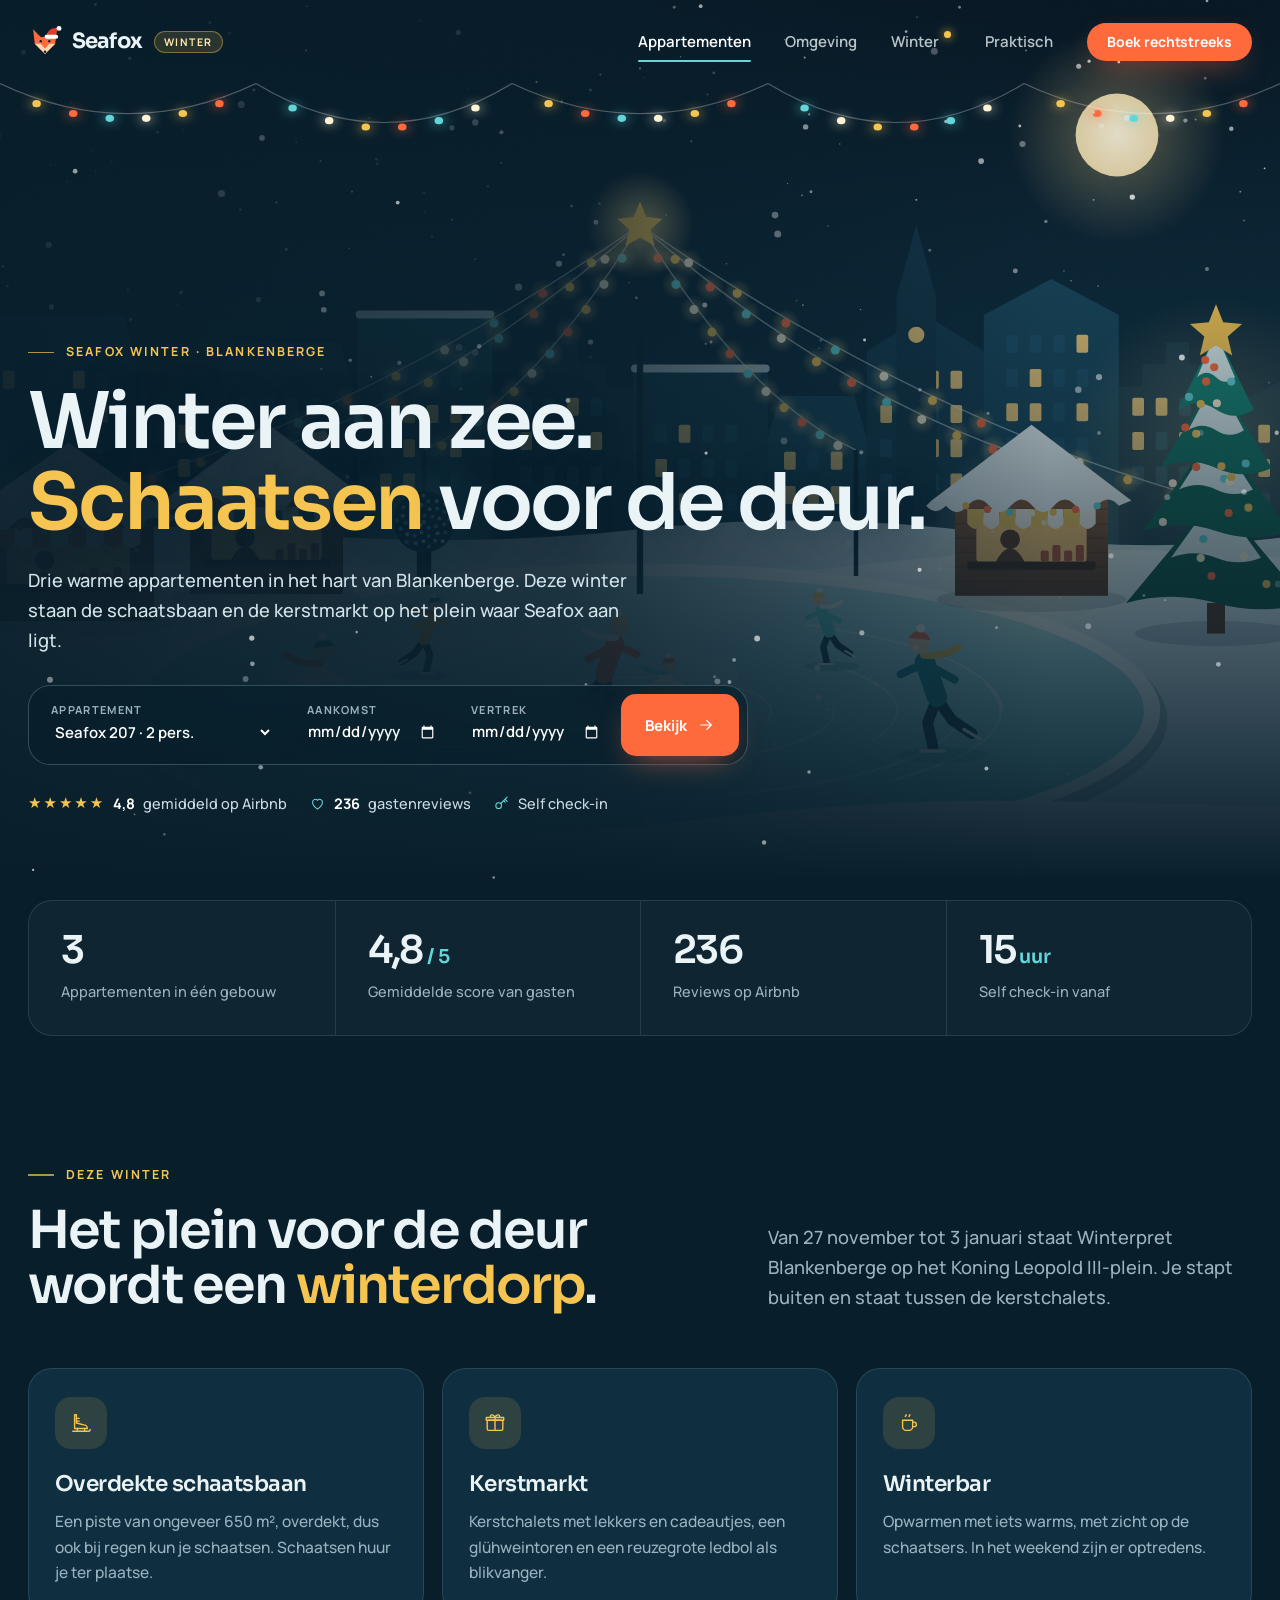
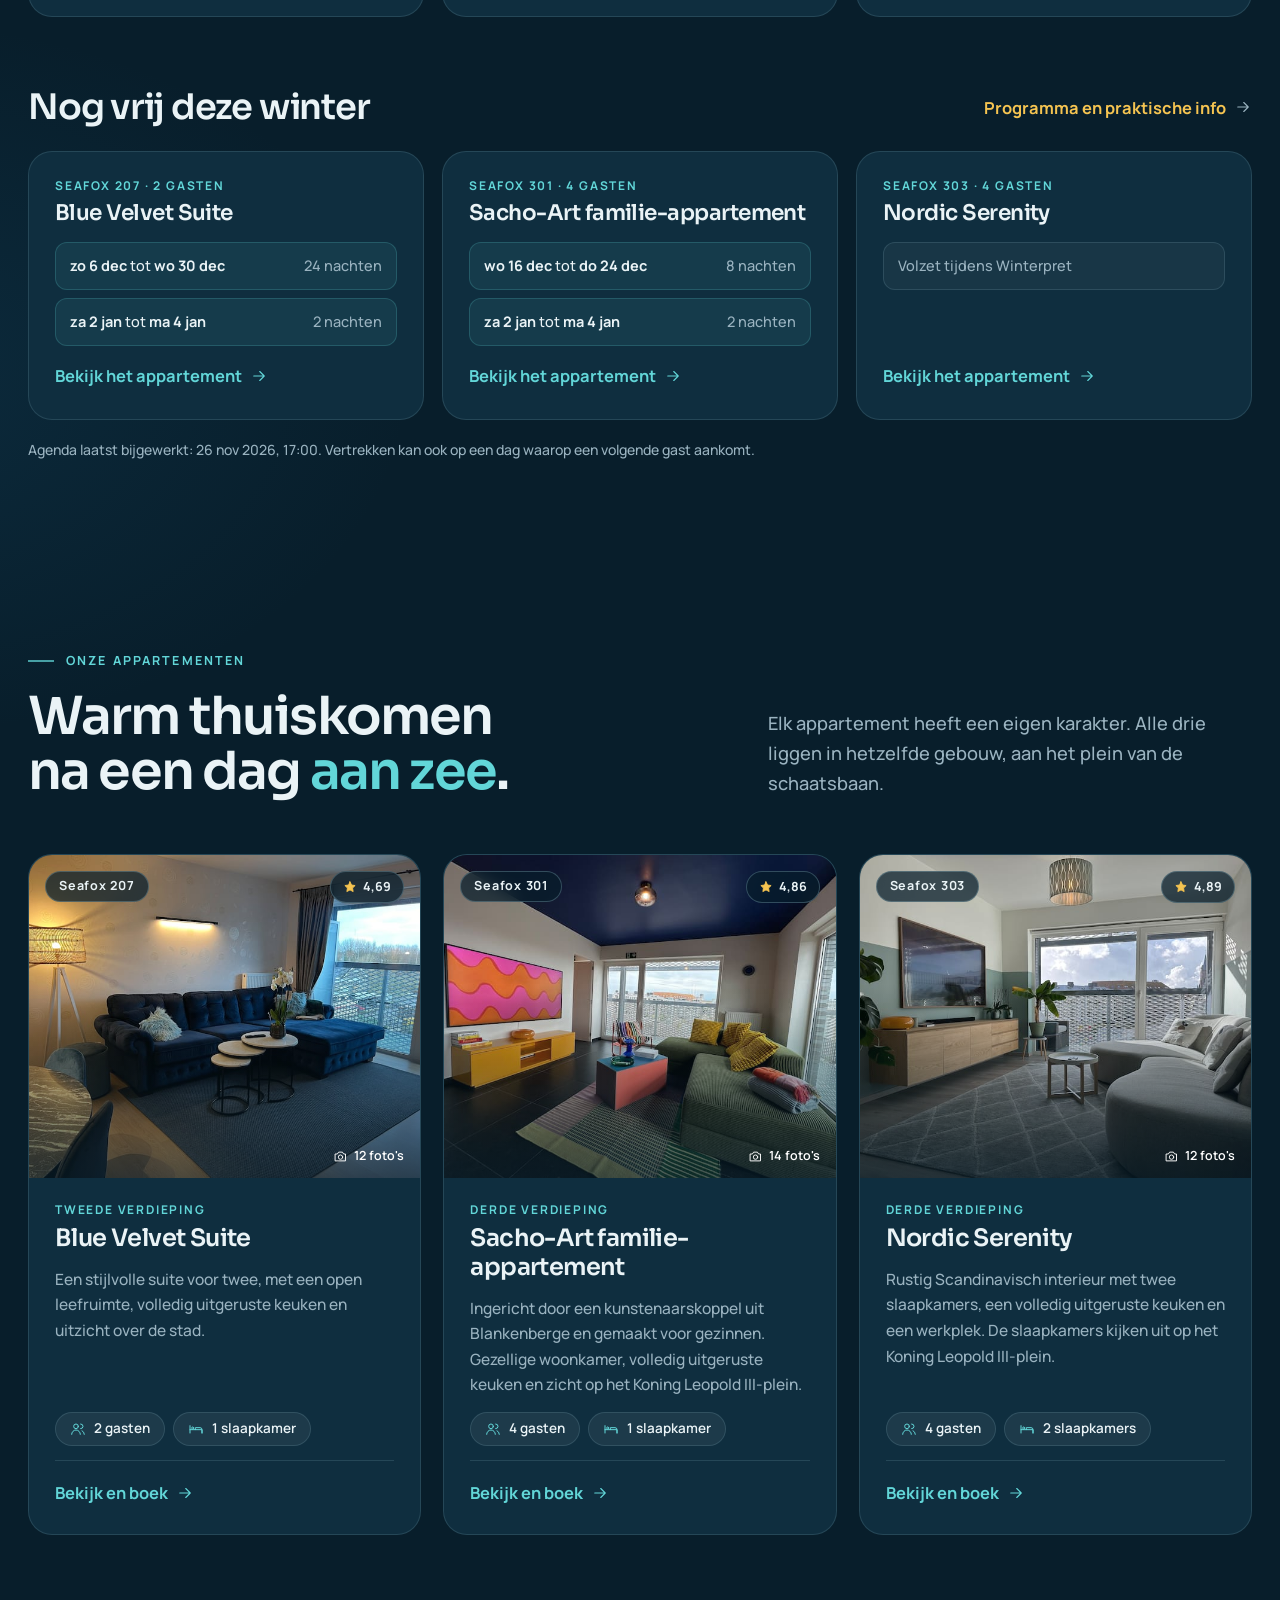
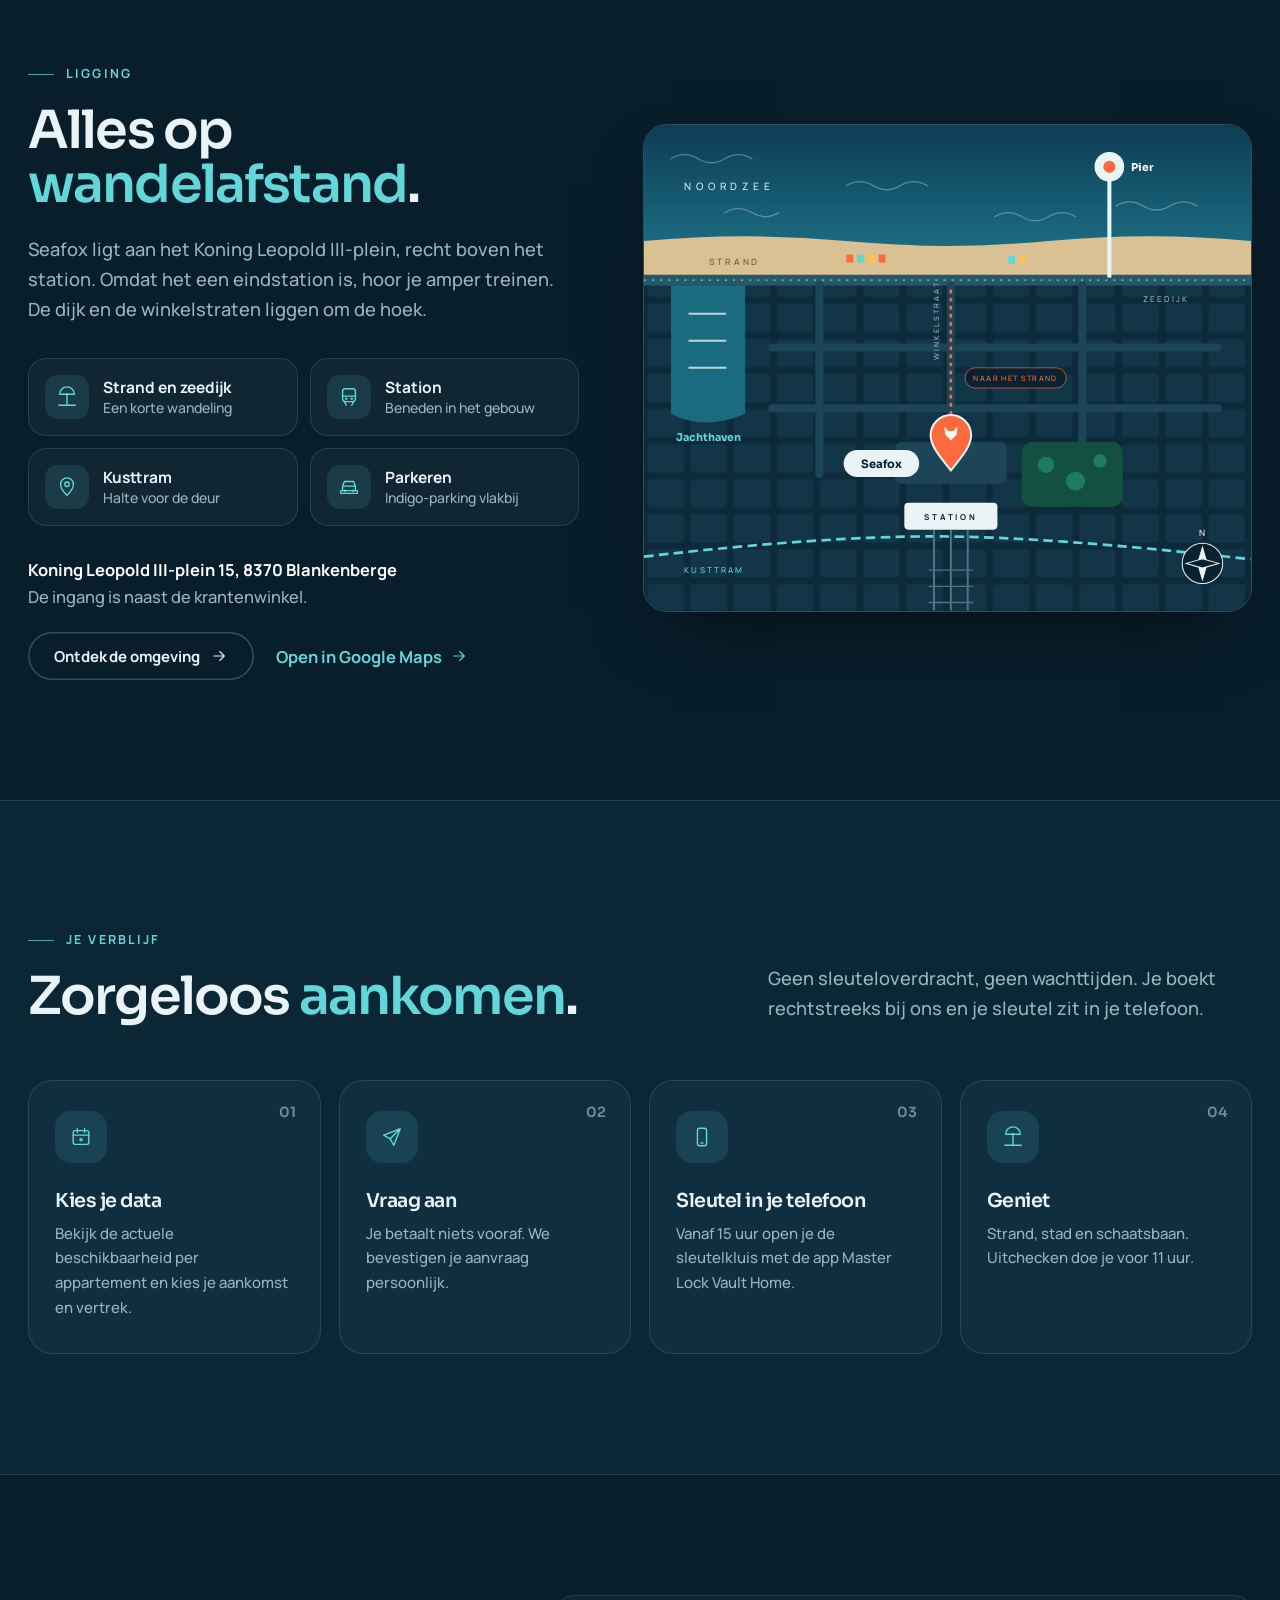
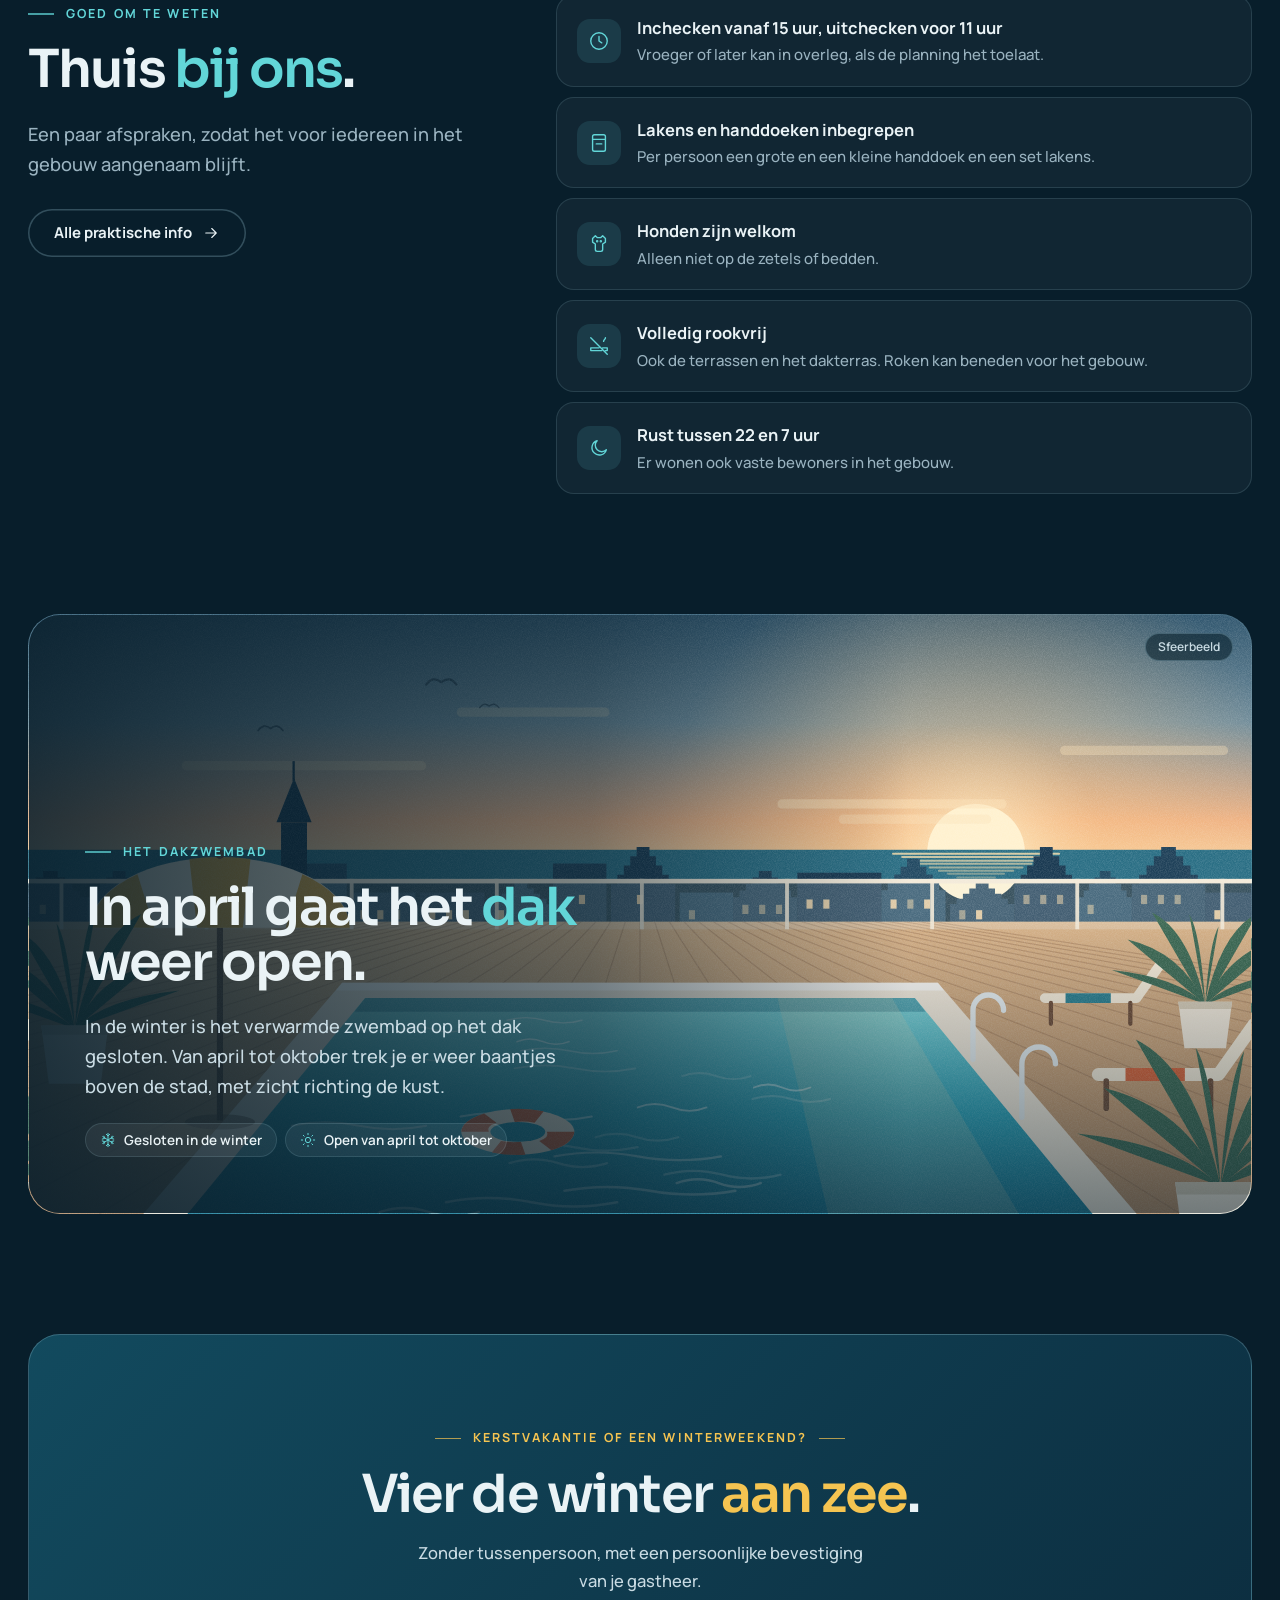
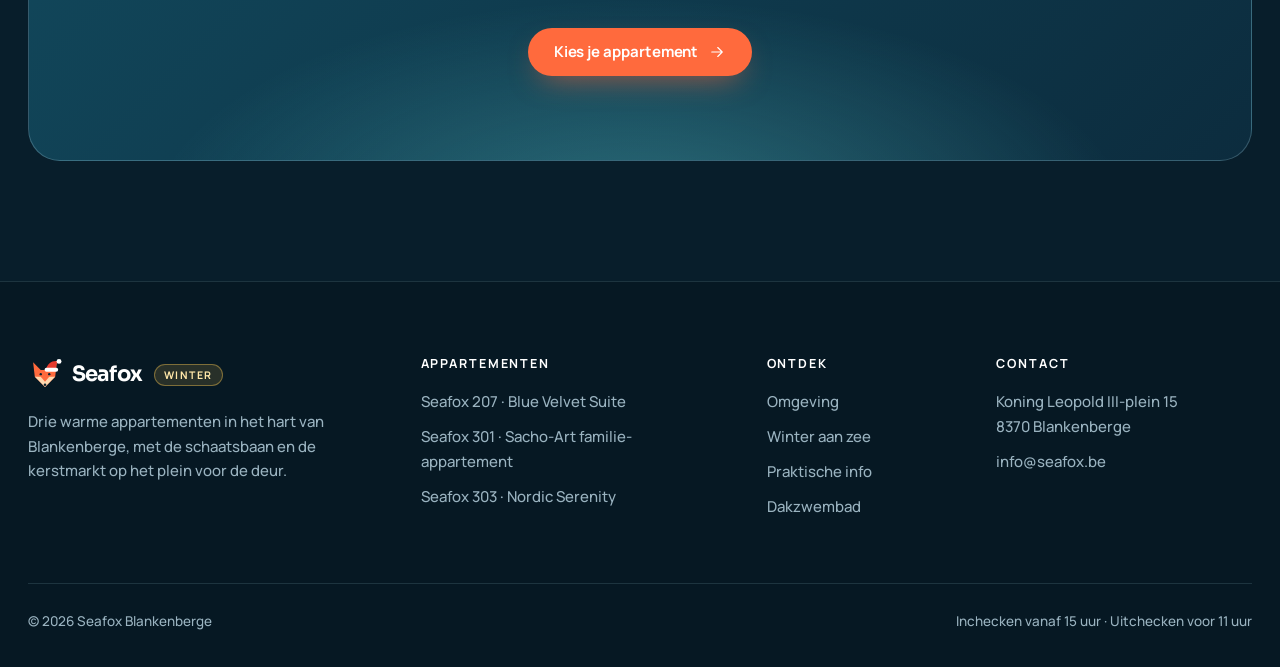
==== commit c99caa9c: "Seafox Winter: wintereditie van het nieuwe ontwerp - Logo met muts en label Winter, eigen opening me" ====
--- a/index.html
+++ b/index.html
@@ -15,17 +15,17 @@
 <body>
   <header id="site-header"></header>
 
-  <section class="hero" data-snow>
-    <div class="wrap">
-      <div>
-        <a class="season-pill" href="winter.html" data-season="winter"><b><span data-icon="snow"></span>Winter</b>Schaatsbaan en kerstmarkt op het plein voor de deur <span class="ico go" data-icon="arrow"></span></a>
-        <span class="eyebrow" data-season="other">Blankenberge · Belgische kust</span>
-        <h1>Slapen aan zee.<br><em>Zwemmen</em> op het dak.</h1>
-        <p class="lead">Drie karaktervolle appartementen in het hart van Blankenberge, met een verwarmd dakzwembad, het strand om de hoek en de trein voor de deur.</p>
-        <form class="finder" id="finder">
-          <label>Appartement <select id="f-apt"></select></label>
-          <label>Aankomst <input type="date" id="f-arr"></label>
-          <label>Vertrek <input type="date" id="f-dep"></label>
+  <!-- Opening van de wintereditie (alleen zichtbaar als het winterthema aan staat) -->
+  <section class="winter-hero home" data-lights data-season="winter">
+    <img src="assets/illustrations/winter.svg" alt="Illustratie van een schaatsbaan en kerstmarkt bij avond">
+    <div class="wrap">
+      <span class="eyebrow gold">Seafox Winter · Blankenberge</span>
+      <h1>Winter aan zee.<br><em>Schaatsen</em> voor de deur.</h1>
+      <p class="lead">Drie warme appartementen in het hart van Blankenberge. Deze winter staan de schaatsbaan en de kerstmarkt op het plein waar Seafox aan ligt.</p>
+        <form class="finder">
+          <label>Appartement <select name="apt"></select></label>
+          <label>Aankomst <input type="date" name="arr"></label>
+          <label>Vertrek <input type="date" name="dep"></label>
           <button class="btn" type="submit">Bekijk <span data-icon="arrow"></span></button>
         </form>
         <div class="trust">
@@ -33,6 +33,27 @@
           <span><span data-icon="heart"></span><b>236</b> gastenreviews</span>
           <span><span data-icon="key"></span>Self check-in</span>
         </div>
+    </div>
+  </section>
+
+  <!-- Gewone opening (buiten de winter) -->
+  <section class="hero" data-season="other">
+    <div class="wrap">
+      <div>
+        <span class="eyebrow">Blankenberge · Belgische kust</span>
+        <h1>Slapen aan zee.<br><em>Zwemmen</em> op het dak.</h1>
+        <p class="lead">Drie karaktervolle appartementen in het hart van Blankenberge, met een verwarmd dakzwembad, het strand om de hoek en de trein voor de deur.</p>
+        <form class="finder">
+          <label>Appartement <select name="apt"></select></label>
+          <label>Aankomst <input type="date" name="arr"></label>
+          <label>Vertrek <input type="date" name="dep"></label>
+          <button class="btn" type="submit">Bekijk <span data-icon="arrow"></span></button>
+        </form>
+        <div class="trust">
+          <span><span class="stars">★★★★★</span><b>4,8</b> gemiddeld op Airbnb</span>
+          <span><span data-icon="heart"></span><b>236</b> gastenreviews</span>
+          <span><span data-icon="key"></span>Self check-in</span>
+        </div>
       </div>
       <div class="collage" id="collage"></div>
     </div>
@@ -48,38 +69,38 @@
     </div>
   </section>
 
-  <section id="appartementen">
+  <section id="winter" data-season="winter">
+    <div class="wrap">
+      <div class="section-head reveal">
+        <div>
+          <span class="eyebrow gold">Deze winter</span>
+          <h2>Het plein voor de deur<br>wordt een <em class="gold">winterdorp</em>.</h2>
+        </div>
+        <p class="lead">Van <span id="w-range">27 november tot 3 januari</span> staat Winterpret Blankenberge op het Koning Leopold III-plein. Je stapt buiten en staat tussen de kerstchalets.</p>
+      </div>
+      <div class="cards">
+        <div class="card gold reveal"><i data-icon="skate"></i><h3>Overdekte schaatsbaan</h3><p>Een piste van ongeveer 650 m², overdekt, dus ook bij regen kun je schaatsen. Schaatsen huur je ter plaatse.</p></div>
+        <div class="card gold reveal d1"><i data-icon="gift"></i><h3>Kerstmarkt</h3><p>Kerstchalets met lekkers en cadeautjes, een glühweintoren en een reuzegrote ledbol als blikvanger.</p></div>
+        <div class="card gold reveal d2"><i data-icon="mug"></i><h3>Winterbar</h3><p>Opwarmen met iets warms, met zicht op de schaatsers. In het weekend zijn er optredens.</p></div>
+      </div>
+      <div class="group-title reveal"><h2>Nog vrij deze winter</h2><a class="link" href="winter.html" style="color:var(--gold)">Programma en praktische info <span data-icon="arrow"></span></a></div>
+      <div class="free" id="free"></div>
+      <p class="cal-note" id="free-note" style="margin-top:18px"></p>
+    </div>
+  </section>
+
+  <section id="appartementen" data-winter-tight>
     <div class="wrap">
       <div class="section-head reveal">
         <div>
           <span class="eyebrow">Onze appartementen</span>
-          <h2>Drie sferen,<br>één adres <em>aan zee</em>.</h2>
-        </div>
-        <p class="lead">Elk appartement heeft een eigen karakter. Alle drie liggen in hetzelfde gebouw, met toegang tot het zwembad op het dak.</p>
+          <h2 data-season="other">Drie sferen,<br>één adres <em>aan zee</em>.</h2>
+          <h2 data-season="winter">Warm thuiskomen<br>na een dag <em>aan zee</em>.</h2>
+        </div>
+        <p class="lead" data-season="other">Elk appartement heeft een eigen karakter. Alle drie liggen in hetzelfde gebouw, met toegang tot het zwembad op het dak.</p>
+        <p class="lead" data-season="winter">Elk appartement heeft een eigen karakter. Alle drie liggen in hetzelfde gebouw, aan het plein van de schaatsbaan.</p>
       </div>
       <div class="rooms" id="rooms"></div>
-    </div>
-  </section>
-
-  <section class="winter-band" data-season="winter">
-    <div class="wrap">
-      <div class="winter-card reveal" data-lights>
-        <div class="text" data-snow>
-          <span class="eyebrow gold">Winter aan zee</span>
-          <h2>Schaatsen en kerstmarkt <em style="color:var(--gold)">voor de deur</em>.</h2>
-          <p class="lead">Winterpret Blankenberge strijkt neer op het Koning Leopold III-plein, het plein waar Seafox aan ligt. Je stapt buiten en staat tussen de kerstchalets.</p>
-          <ul class="facts">
-            <li><i data-icon="calendar"></i><span><b id="w-dates">27 november tot 3 januari</b>Elke dag sfeer op het plein</span></li>
-            <li><i data-icon="skate"></i><span><b>Overdekte schaatsbaan van 650 m²</b>Met winterbar en zicht op de piste</span></li>
-            <li><i data-icon="gift"></i><span><b>Kerstmarkt met chalets</b>Glühwein, lekkers en cadeautjes</span></li>
-          </ul>
-          <div class="chips" style="gap:12px;margin-top:6px">
-            <a class="btn gold" href="winter.html">Ontdek de winter <span data-icon="arrow"></span></a>
-            <a class="btn ghost" href="winter.html#vrij">Wat is nog vrij?</a>
-          </div>
-        </div>
-        <div class="art"><img src="assets/illustrations/winter.svg" alt="Illustratie van een schaatsbaan en kerstmarkt bij avond" loading="lazy"><span class="sketch">Sfeerbeeld</span></div>
-      </div>
     </div>
   </section>
 
@@ -87,7 +108,7 @@
     <div class="wrap">
       <div class="pool-card reveal" role="img" aria-label="Illustratie van het zwembad op het dak bij zonsondergang">
         <span class="sketch">Sfeerbeeld</span>
-        <div class="text">
+        <div class="text" data-season="other">
           <span class="eyebrow">Het dakzwembad</span>
           <h2>Baantjes trekken <em>boven</em> de stad.</h2>
           <p class="lead">Op de vierde verdieping ligt een verwarmd zwembad met ligbedden en zicht richting de kust. Exclusief voor bewoners en gasten.</p>
@@ -95,6 +116,15 @@
             <span class="chip"><span data-icon="sun"></span>April tot oktober</span>
             <span class="chip"><span data-icon="pool"></span>Verwarmd</span>
             <span class="chip"><span data-icon="key"></span>Neem je sleutel mee</span>
+          </div>
+        </div>
+        <div class="text" data-season="winter">
+          <span class="eyebrow">Het dakzwembad</span>
+          <h2>In april gaat het <em>dak</em> weer open.</h2>
+          <p class="lead">In de winter is het verwarmde zwembad op het dak gesloten. Van april tot oktober trek je er weer baantjes boven de stad, met zicht richting de kust.</p>
+          <div class="chips">
+            <span class="chip"><span data-icon="snow"></span>Gesloten in de winter</span>
+            <span class="chip"><span data-icon="sun"></span>Open van april tot oktober</span>
           </div>
         </div>
       </div>
@@ -173,7 +203,7 @@
         <div class="step reveal"><span data-icon="calendar"></span><h3>Kies je data</h3><p>Bekijk de actuele beschikbaarheid per appartement en kies je aankomst en vertrek.</p></div>
         <div class="step reveal d1"><span data-icon="send"></span><h3>Vraag aan</h3><p>Je betaalt niets vooraf. We bevestigen je aanvraag persoonlijk.</p></div>
         <div class="step reveal d2"><span data-icon="phone"></span><h3>Sleutel in je telefoon</h3><p>Vanaf 15 uur open je de sleutelkluis met de app Master Lock Vault Home.</p></div>
-        <div class="step reveal d3"><span data-icon="beach"></span><h3>Geniet</h3><p>Strand, stad en zwembad. Uitchecken doe je voor 11 uur.</p></div>
+        <div class="step reveal d3"><span data-icon="beach"></span><h3>Geniet</h3><p data-season="other">Strand, stad en zwembad. Uitchecken doe je voor 11 uur.</p><p data-season="winter">Strand, stad en schaatsbaan. Uitchecken doe je voor 11 uur.</p></div>
       </div>
     </div>
   </section>
@@ -199,8 +229,10 @@
   <section class="cta">
     <div class="wrap">
       <div class="cta-card reveal">
-        <span class="eyebrow">Klaar voor zeelucht?</span>
-        <h2>Boek <em>rechtstreeks</em> bij Seafox.</h2>
+        <span class="eyebrow" data-season="other">Klaar voor zeelucht?</span>
+        <span class="eyebrow gold" data-season="winter">Kerstvakantie of een winterweekend?</span>
+        <h2 data-season="other">Boek <em>rechtstreeks</em> bij Seafox.</h2>
+        <h2 data-season="winter">Vier de winter <em class="gold">aan zee</em>.</h2>
         <p>Zonder tussenpersoon, met een persoonlijke bevestiging van je gastheer.</p>
         <a class="btn" href="#appartementen">Kies je appartement <span data-icon="arrow"></span></a>
       </div>
@@ -210,19 +242,27 @@
   <footer id="site-footer"></footer>
 
   <script type="module">
-    import { icon, cover, small, initSite, isoDate } from "./assets/site.js";
-    const { apartments } = await initSite("home");
-
-    // Collage bovenaan: één foto per appartement.
-    const pos = ["c1", "c2", "c3"];
-    document.getElementById("collage").innerHTML = `<div class="orb"></div>` +
-      [apartments[1], apartments[0], apartments[2]].map((a, i) => {
-        const p = a.photos[i === 0 ? 1 : 0] ?? a.photos[0];
-        const src = p ? small(p.src) : `assets/illustrations/${a.id}.svg`;
-        return `<figure class="${pos[i]}"><img src="${src}" alt="${a.name}, ${a.subtitle}" ${i ? 'loading="lazy"' : ""}><figcaption>${a.subtitle}</figcaption></figure>`;
-      }).join("") +
-      `<div class="badge b1"><i>${icon("pool")}</i><span><b>Dakzwembad</b>verwarmd, april tot oktober</span></div>
-       <div class="badge b2"><i>${icon("star")}</i><span><b>4,8 op 5</b>236 reviews</span></div>`;
+    import { icon, cover, small, initSite, isoDate, longDate, renderFreeNights } from "./assets/site.js";
+    const { site, apartments, winter } = await initSite("home");
+
+    if (winter) {
+      // Wintereditie: eigen titel, de data van Winterpret, de vrije nachten, en het zwembad schuift naar onderen.
+      document.title = "Seafox Winter | Schaatsen en kerstmarkt voor de deur in Blankenberge";
+      document.getElementById("w-range").textContent = `${longDate(site.winter.from)} tot ${longDate(site.winter.until)}`;
+      renderFreeNights(document.getElementById("free"), document.getElementById("free-note"), apartments, site);
+      document.querySelector(".cta").before(document.getElementById("zwembad"));
+    } else {
+      // Collage bovenaan: één foto per appartement.
+      const pos = ["c1", "c2", "c3"];
+      document.getElementById("collage").innerHTML = `<div class="orb"></div>` +
+        [apartments[1], apartments[0], apartments[2]].map((a, i) => {
+          const p = a.photos[i === 0 ? 1 : 0] ?? a.photos[0];
+          const src = p ? small(p.src) : `assets/illustrations/${a.id}.svg`;
+          return `<figure class="${pos[i]}"><img src="${src}" alt="${a.name}, ${a.subtitle}" ${i ? 'loading="lazy"' : ""}><figcaption>${a.subtitle}</figcaption></figure>`;
+        }).join("") +
+        `<div class="badge b1"><i>${icon("pool")}</i><span><b>Dakzwembad</b>verwarmd, april tot oktober</span></div>
+         <div class="badge b2"><i>${icon("star")}</i><span><b>4,8 op 5</b>236 reviews</span></div>`;
+    }
 
     document.getElementById("rooms").innerHTML = apartments.map((a, i) => `
       <a class="room reveal d${i}" href="appartement.html?id=${a.id}">
@@ -245,18 +285,18 @@
     document.querySelectorAll("#rooms .reveal").forEach((el) => requestAnimationFrame(() => el.classList.add("in")));
 
     // Zoekbalk: stuurt door naar het gekozen appartement met de datums al ingevuld.
-    const sel = document.getElementById("f-apt");
-    sel.innerHTML = apartments.map((a) => `<option value="${a.id}">${a.name} · ${a.guests} pers.</option>`).join("");
     const today = isoDate(new Date());
-    document.getElementById("f-arr").min = today;
-    document.getElementById("f-dep").min = today;
-    document.getElementById("finder").addEventListener("submit", (e) => {
-      e.preventDefault();
-      const q = new URLSearchParams({ id: sel.value });
-      const arr = document.getElementById("f-arr").value, dep = document.getElementById("f-dep").value;
-      if (arr) q.set("arr", arr);
-      if (dep) q.set("dep", dep);
-      location.href = `appartement.html?${q}#boeken`;
+    document.querySelectorAll(".finder").forEach((form) => {
+      form.apt.innerHTML = apartments.map((a) => `<option value="${a.id}">${a.name} · ${a.guests} pers.</option>`).join("");
+      form.arr.min = today;
+      form.dep.min = today;
+      form.addEventListener("submit", (e) => {
+        e.preventDefault();
+        const q = new URLSearchParams({ id: form.apt.value });
+        if (form.arr.value) q.set("arr", form.arr.value);
+        if (form.dep.value) q.set("dep", form.dep.value);
+        location.href = `appartement.html?${q}#boeken`;
+      });
     });
   </script>
 </body>
--- a/assets/style.css
+++ b/assets/style.css
@@ -86,6 +86,9 @@
 }
 .chip .ico { width: 16px; height: 16px; color: var(--aqua); }
 .chip.star .ico { color: var(--gold); fill: var(--gold); }
+.chip.gold { color: #ffe7a8; background: rgba(245, 196, 81, .12); border-color: rgba(245, 196, 81, .4); }
+.chip.gold .ico { color: var(--gold); }
+a.chip.gold:hover { background: rgba(245, 196, 81, .2); }
 .chips { display: flex; flex-wrap: wrap; gap: 8px; }
 
 /* ---------- Kop ---------- */
@@ -94,7 +97,8 @@
 .hdr.solid { background: rgba(8, 30, 43, .82); backdrop-filter: blur(16px); -webkit-backdrop-filter: blur(16px); box-shadow: 0 1px 0 var(--line); }
 .hdr.solid .wrap { height: 70px; }
 .logo { display: inline-flex; align-items: center; gap: 10px; font: 700 1.32rem/1 var(--head); letter-spacing: -.04em; }
-.logo svg { width: 34px; height: 34px; }
+.logo svg { width: 34px; height: 34px; overflow: visible; }
+.logo .edition { margin-left: 2px; padding: 5px 9px 4px; border-radius: 999px; font: 700 10.5px/1 var(--body); font-style: normal; letter-spacing: .14em; text-transform: uppercase; color: #ffe7a8; background: rgba(245, 196, 81, .14); border: 1px solid rgba(245, 196, 81, .42); }
 .nav { display: flex; align-items: center; gap: 34px; }
 .nav a:not(.btn) { position: relative; font-weight: 600; font-size: 15px; color: rgba(234, 243, 246, .78); transition: color .2s; }
 .nav a:not(.btn):hover, .nav a[aria-current] { color: #fff; }
@@ -113,15 +117,6 @@
 .hero .wrap > * { min-width: 0; }
 .hero h1 { margin-bottom: 26px; }
 .hero .lead { margin-bottom: 36px; }
-.season-pill {
-  display: inline-flex; align-items: center; gap: 10px; margin-bottom: 26px; padding: 9px 16px 9px 10px; border-radius: 999px;
-  font: 700 13.5px/1.2 var(--body); color: #ffe7a8;
-  background: rgba(245, 196, 81, .12); border: 1px solid rgba(245, 196, 81, .38);
-}
-.season-pill b { flex: none; display: inline-flex; align-items: center; gap: 6px; padding: 6px 10px; border-radius: 999px; background: var(--gold); color: #1d1602; font-size: 12px; letter-spacing: .04em; text-transform: uppercase; }
-.season-pill b .ico { width: 14px; height: 14px; }
-.season-pill .ico.go { width: 16px; height: 16px; }
-
 .finder {
   display: grid; grid-template-columns: 1.5fr .95fr .95fr auto; gap: 6px; align-items: stretch; padding: 8px;
   border-radius: 22px; background: rgba(255, 255, 255, .07); border: 1px solid var(--line-2);
@@ -191,21 +186,13 @@
 .room .foot { display: flex; align-items: center; justify-content: space-between; gap: 12px; padding-top: 18px; border-top: 1px solid var(--line); }
 
 /* ---------- Winter ---------- */
-.winter-band { padding: 0 0 120px; }
-.winter-card { position: relative; display: grid; grid-template-columns: 1fr 1.05fr; border-radius: 32px; overflow: hidden; background: linear-gradient(135deg, #0d3246, #0a2433); border: 1px solid rgba(245, 196, 81, .28); box-shadow: var(--shadow); }
-.winter-card > * { min-width: 0; }
-.winter-card .text { position: relative; z-index: 2; padding: 78px 56px 56px; display: flex; flex-direction: column; align-items: flex-start; gap: 22px; }
-.winter-card .eyebrow { margin: 0; }
-.winter-card .art { position: relative; min-height: 440px; }
-.winter-card .art img { position: absolute; inset: 0; width: 100%; height: 100%; object-fit: cover; }
-.winter-card .art::before { content: ""; position: absolute; inset: 0 auto 0 0; width: 140px; z-index: 1; background: linear-gradient(90deg, #0c2c3e, transparent); }
 .facts { display: grid; gap: 12px; width: 100%; }
 .facts li { display: grid; grid-template-columns: 44px 1fr; gap: 14px; align-items: center; font-size: 15.5px; color: var(--muted); line-height: 1.4; }
 .facts li > i { display: grid; place-items: center; width: 44px; height: 44px; border-radius: 13px; background: rgba(245, 196, 81, .13); color: var(--gold); }
 .facts b { display: block; color: #fff; font-weight: 700; }
 .lights { position: absolute; left: 0; right: 0; top: 0; width: 100%; height: 62px; z-index: 3; pointer-events: none; overflow: visible; }
 .lights circle { filter: drop-shadow(0 0 6px currentColor); animation: twinkle 2.4s ease-in-out infinite; }
-.snow { position: absolute; inset: 0; width: 100%; height: 100%; z-index: 1; pointer-events: none; }
+.snow { position: fixed; inset: 0; width: 100%; height: 100%; z-index: 40; pointer-events: none; }
 @keyframes twinkle { 0%, 100% { opacity: 1; } 50% { opacity: .35; } }
 @keyframes float { 0%, 100% { transform: translateY(0); } 50% { transform: translateY(-10px); } }
 
@@ -216,7 +203,6 @@
 .pool-card .text { position: relative; padding: 56px; max-width: 620px; display: grid; gap: 22px; }
 .pool-card .eyebrow { margin: 0; }
 .pool-card .lead { color: #c9dbe3; }
-.winter-card .sketch { top: auto; bottom: 18px; }
 .sketch { position: absolute; right: 18px; top: 18px; z-index: 1; padding: 7px 12px; border-radius: 999px; font: 600 12px/1 var(--body); color: #c9dbe3; background: rgba(8, 30, 43, .6); border: 1px solid var(--line-2); }
 
 /* ---------- Ligging ---------- */
@@ -317,7 +303,18 @@
 .winter-hero .wrap { position: relative; z-index: 2; padding: 190px 0 70px; }
 .winter-hero h1 { max-width: 13ch; margin-bottom: 22px; }
 .winter-hero .lead { color: #d3e3ea; margin-bottom: 30px; }
-.winter-hero .lights { top: 84px; }
+.winter-hero .lights, .page-hero .lights, .apt-top .lights { top: 80px; }
+.winter-hero.home { min-height: min(100svh, 960px); }
+.winter-hero.home h1 { max-width: none; text-shadow: 0 2px 30px rgba(8, 30, 43, .55); }
+.winter-hero.home::after { background: linear-gradient(0deg, var(--bg) 2%, rgba(8, 30, 43, .6) 40%, rgba(8, 30, 43, .12) 72%), linear-gradient(90deg, rgba(8, 30, 43, .9) 0%, rgba(8, 30, 43, .68) 45%, transparent 82%); }
+.winter-hero.home .wrap { padding-bottom: 84px; }
+.winter-hero h1 em, em.gold { color: var(--gold); }
+.winter-hero .finder { max-width: 720px; background: rgba(8, 30, 43, .62); }
+.winter-hero .trust { color: #c9dbe3; }
+.winter .apt-top { padding-top: 160px; }
+.winter .page-hero { padding-top: 186px; }
+.winter #winter { padding-bottom: 60px; }
+.winter #winter .group-title { align-items: center; }
 .timeline { display: grid; gap: 10px; }
 .timeline li { display: grid; grid-template-columns: 92px 1fr auto; gap: 22px; align-items: center; padding: 18px 22px; border-radius: 18px; background: var(--card); border: 1px solid var(--line); }
 .timeline .day { text-align: center; font: 600 1.7rem/1 var(--head); letter-spacing: -.04em; color: var(--gold); }
@@ -465,7 +462,7 @@
 }
 @media (max-width: 900px) {
   section { padding: 84px 0; }
-  .winter-band, .pool, .cta, .others { padding-bottom: 84px; }
+  .pool, .cta, .others { padding-bottom: 84px; }
   .burger { display: block; }
   .nav { position: fixed; inset: 0; z-index: -1; flex-direction: column; justify-content: center; gap: 30px; background: rgba(6, 24, 35, .97); backdrop-filter: blur(18px); -webkit-backdrop-filter: blur(18px); opacity: 0; visibility: hidden; transition: opacity .25s, visibility .25s; }
   .nav a:not(.btn) { font: 600 1.9rem/1 var(--head); letter-spacing: -.03em; color: #fff; }
@@ -474,10 +471,6 @@
   .menu-open .nav { opacity: 1; visibility: visible; }
   .menu-open { overflow: hidden; }
   .section-head { grid-template-columns: 1fr; margin-bottom: 40px; }
-  .winter-card { grid-template-columns: 1fr; }
-  .winter-card .art { min-height: 300px; order: -1; }
-  .winter-card .art::before { inset: auto 0 0 0; width: auto; height: 90px; background: linear-gradient(0deg, #0c2e40, transparent); }
-  .winter-card .text { padding: 34px 28px 38px; }
   .place, .rules, .split, .page-hero .wrap { grid-template-columns: 1fr; gap: 44px; }
   .stats .wrap { grid-template-columns: 1fr 1fr; }
   .stats .wrap > div:nth-child(3) { border-left: 0; }
